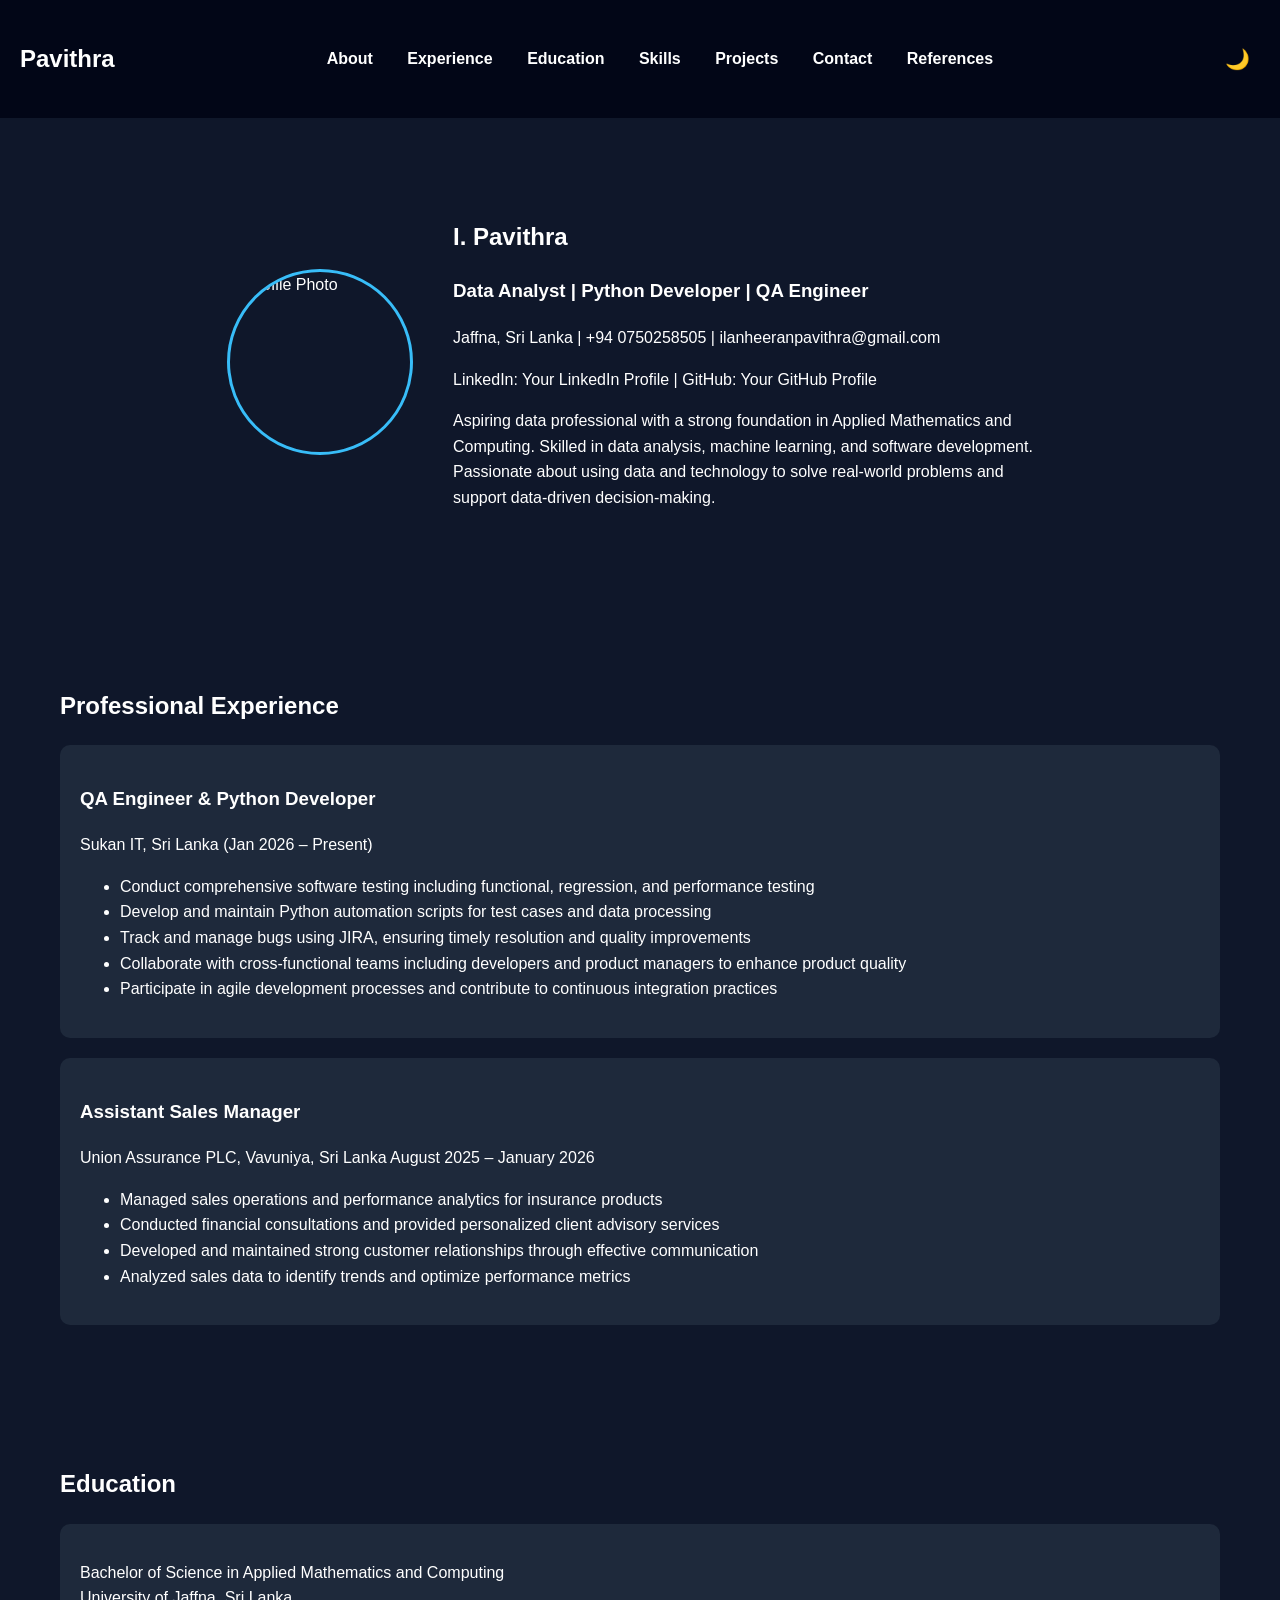
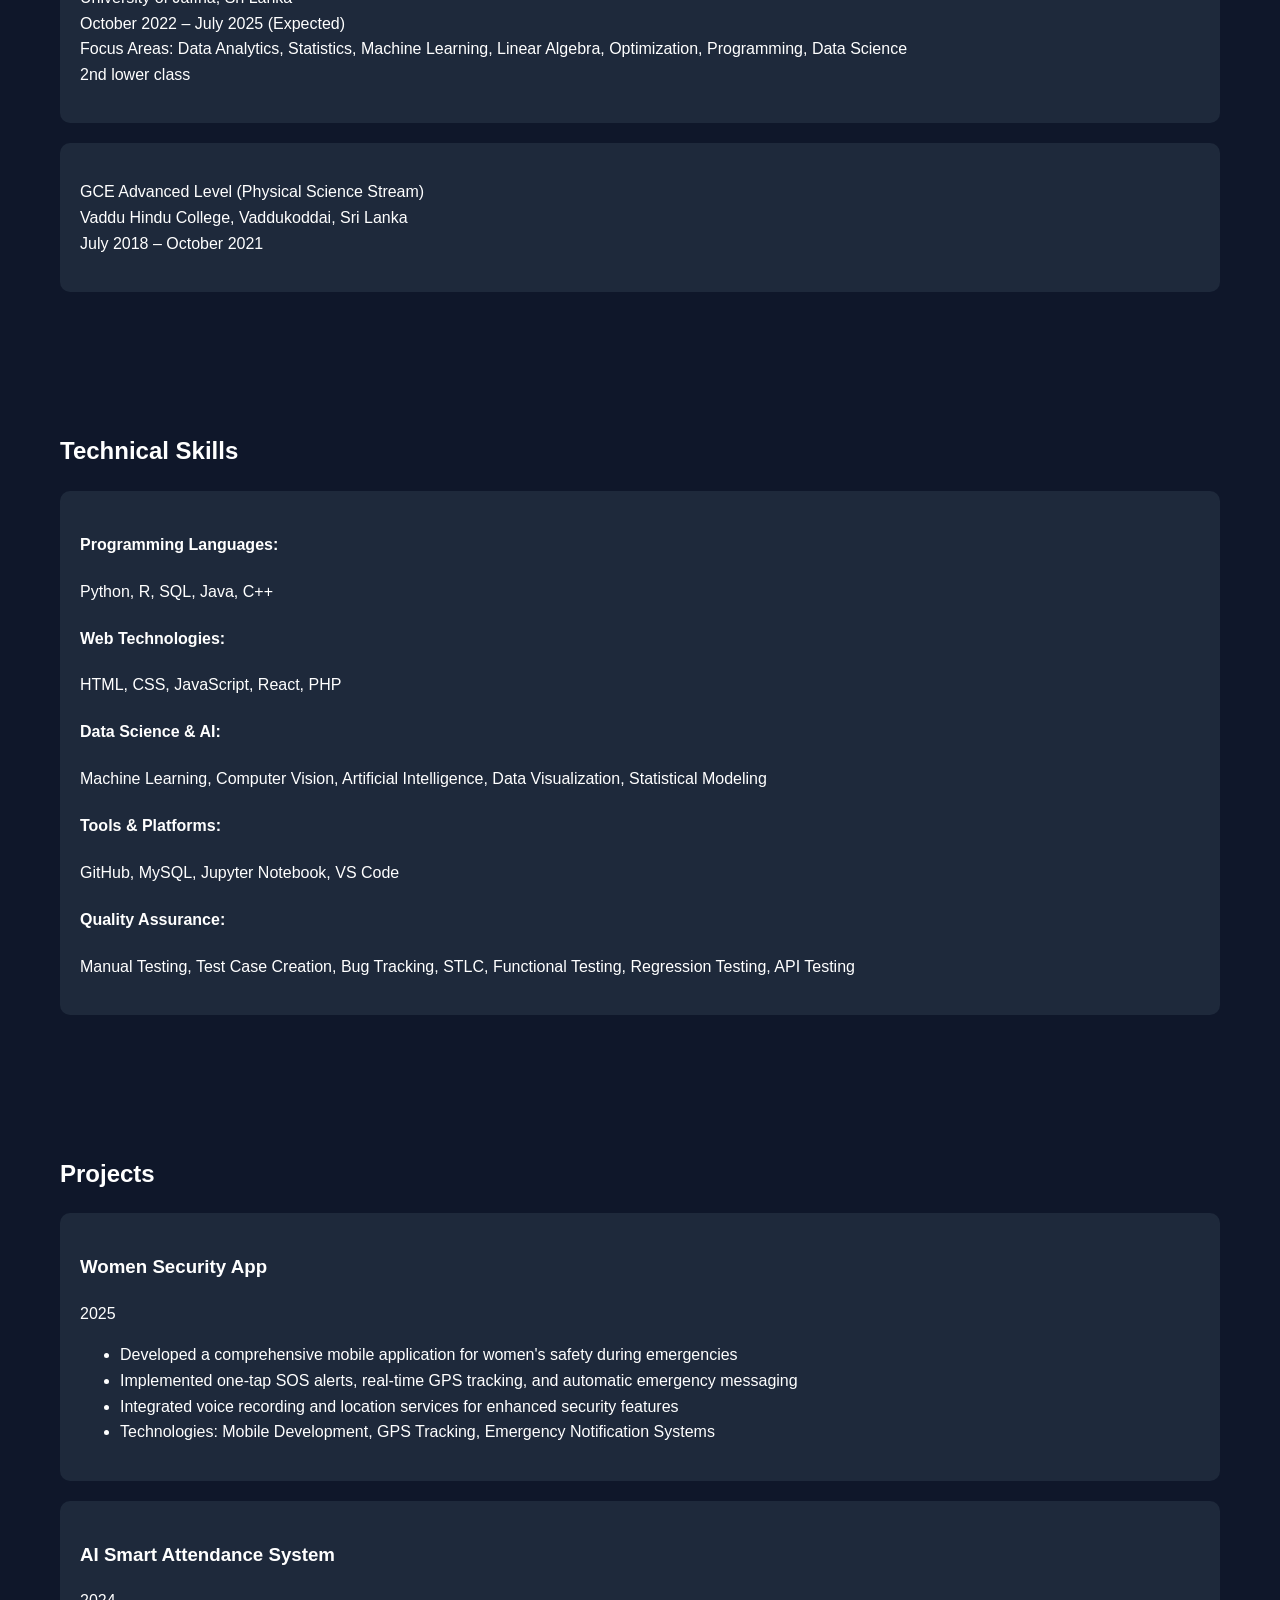
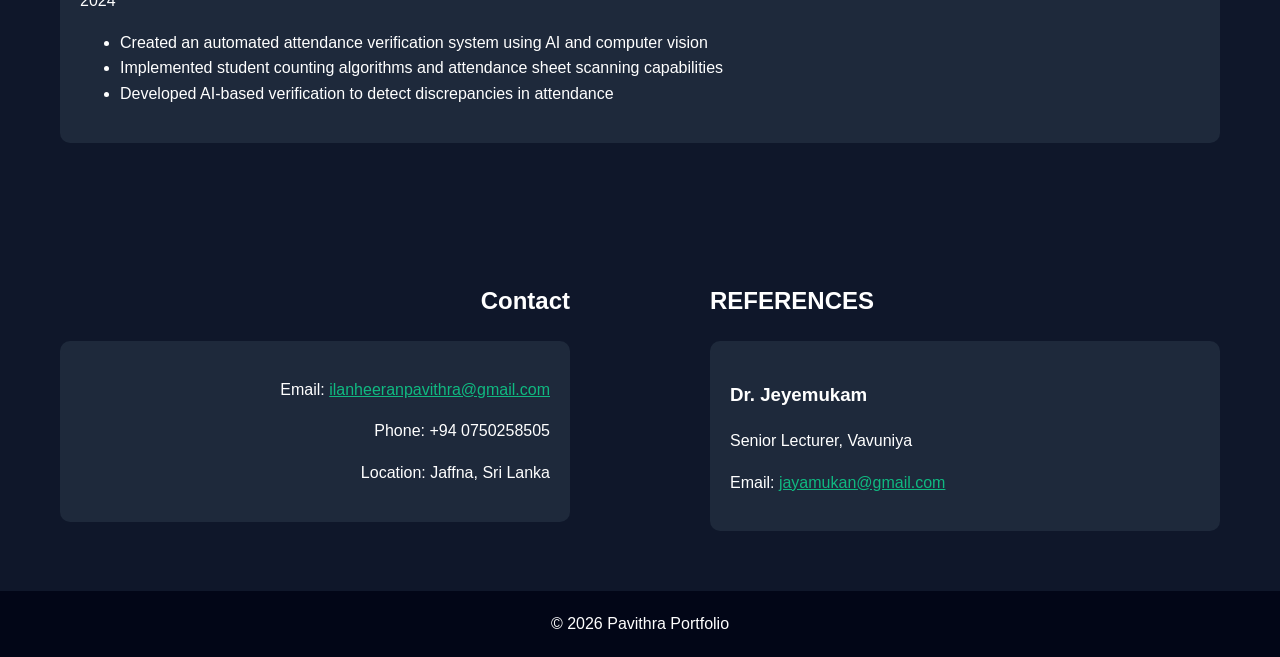
==== index.html @ 0c199170 "comit" ====
<!DOCTYPE html>
<html lang="en">
<head>

<meta charset="UTF-8">
<meta name="viewport" content="width=device-width, initial-scale=1.0">

<title>Pavithra | Portfolio</title>

<style>

:root {
  --bg: #0f172a;
  --text: white;
  --nav-bg: #020617;
  --card-bg: #1e293b;
  --accent: #38bdf8;
  --btn-bg: #38bdf8;
  --btn-text: black;
}

.light-mode {
  --bg: #f8fafc;
  --text: #1e293b;
  --nav-bg: #e2e8f0;
  --card-bg: #f1f5f9;
  --accent: #2563eb;
  --btn-bg: #2563eb;
  --btn-text: white;
}

body{
font-family:Arial;
margin:0;
background:var(--bg);
color:var(--text);
line-height:1.6;
transition: background 0.3s, color 0.3s;
}

nav{
display:flex;
justify-content:space-between;
align-items:center;
padding:20px;
background:var(--nav-bg);
position:sticky;
top:0;
transition: background 0.3s;
}

nav a{
color:var(--text);
text-decoration:none;
margin:0 15px;
font-weight:bold;
}

nav a:hover{
color:var(--accent);
}

.lang button{
background:var(--btn-bg);
color:var(--btn-text);
border:none;
padding:5px 10px;
margin-left:5px;
cursor:pointer;
border-radius:5px;
font-weight:bold;
transition: background 0.3s;
}

#theme-toggle {
  background: none;
  border: none;
  font-size: 20px;
  cursor: pointer;
  margin-left: 10px;
}

.hero{
  padding:80px;
  display: flex;
  align-items: center;
  justify-content: center;
  gap: 40px;
}

.hero-content {
  max-width: 600px;
}

.profile-pic {
  width: 180px;
  height: 180px;
  border-radius: 50%;
  object-fit: cover;
  border: 3px solid var(--accent);
}

.section{
padding:60px;
}

.card{
background:var(--card-bg);
padding:20px;
margin-top:20px;
border-radius:10px;
transition: background 0.3s;
}

.btn{
background:var(--btn-bg);
color:var(--btn-text);
padding:10px 20px;
border-radius:20px;
text-decoration:none;
font-weight:bold;
margin-top:10px;
display:inline-block;
transition: background 0.3s, color 0.3s;
}

/* Animations */
@keyframes fadeIn {
  from {
    opacity: 0;
    transform: translateY(20px);
  }
  to {
    opacity: 1;
    transform: translateY(0);
  }
}

@keyframes slideInLeft {
  from {
    opacity: 0;
    transform: translateX(-50px);
  }
  to {
    opacity: 1;
    transform: translateX(0);
  }
}

@keyframes slideInRight {
  from {
    opacity: 0;
    transform: translateX(50px);
  }
  to {
    opacity: 1;
    transform: translateX(0);
  }
}

@keyframes bounceIn {
  0% {
    opacity: 0;
    transform: scale(0.3);
  }
  50% {
    opacity: 1;
    transform: scale(1.05);
  }
  70% {
    transform: scale(0.9);
  }
  100% {
    opacity: 1;
    transform: scale(1);
  }
}

.section {
  opacity: 0;
  transform: translateY(20px);
  transition: opacity 0.6s ease, transform 0.6s ease;
}

.card {
  opacity: 0;
  transition: opacity 0.6s ease, transform 0.6s ease;
}

.card:nth-child(odd) {
  transform: translateX(-50px);
}

.card:nth-child(even) {
  transform: translateX(50px);
}

.hero {
  opacity: 0;
  transform: scale(0.8);
  transition: opacity 1s ease, transform 1s ease;
}

.profile-pic {
  opacity: 0;
  transform: scale(0.5);
  transition: opacity 1.5s ease, transform 1.5s ease;
}

.animate {
  opacity: 1 !important;
  transform: translateY(0) translateX(0) scale(1) !important;
}

footer{
text-align:center;
padding:20px;
background:var(--nav-bg);
transition: background 0.3s;
}

/* Mobile Responsive */
@media (max-width: 768px) {
  nav {
    flex-direction: column;
    padding: 10px;
  }
  nav h2 {
    margin-bottom: 10px;
  }
  nav > div {
    display: flex;
    flex-wrap: wrap;
    justify-content: center;
    margin-bottom: 10px;
  }
  nav a {
    margin: 5px 10px;
  }
  .lang {
    display: flex;
    justify-content: center;
  }
  .hero {
    padding: 40px 20px;
    text-align: center;
  }
  .section {
    padding: 40px 20px;
  }
  .card {
    padding: 15px;
  }
}

</style>

</head>

<body>

<nav>

<h2>Pavithra</h2>

<div>

<a href="#about" id="navAbout">About</a>
<a href="#experience" id="navExp">Experience</a>
<a href="#education" id="navEdu">Education</a>
<a href="#skills" id="navSkills">Skills</a>
<a href="#projects" id="navProjects">Projects</a>
<a href="#contact" id="navContact">Contact</a>
<a href="#references" id="navRef">References</a>

</div>

<div class="lang">

<button id="theme-toggle">🌙</button>

</div>

</nav>

<section class="hero">

<img src="profile.jpg" alt="Profile Photo" class="profile-pic">

<div class="hero-content">

<h1>I. Pavithra</h1>

<h3>Data Analyst | Python Developer | QA Engineer</h3>

<p>
Jaffna, Sri Lanka | +94 0750258505 | ilanheeranpavithra@gmail.com
</p>

<p>
LinkedIn: Your LinkedIn Profile | GitHub: Your GitHub Profile
</p>

<p id="summary"></p>

</div>

</section>

<section id="experience" class="section">

<h2 id="expTitle"></h2>

<div class="card">

<h3>QA Engineer & Python Developer</h3>

<p id="exp1"></p>

</div>

<div class="card">

<h3>Assistant Sales Manager</h3>

<p id="exp2"></p>

</div>

</section>

<section id="education" class="section">

<h2 id="eduTitle"></h2>

<div class="card">

<p id="edu1"></p>

</div>

<div class="card">

<p id="edu2"></p>

</div>

</section>

<section id="skills" class="section">

<h2 id="skillsTitle"></h2>

<div class="card" id="skillsText"></div>

</section>

<section id="projects" class="section">

<h2 id="projectsTitle"></h2>

<div class="card">

<h3>Women Security App</h3>

<p id="project1"></p>

</div>

<div class="card">

<h3>AI Smart Attendance System</h3>

<p id="project2"></p>

</div>

</section>

<div style="display: flex; gap: 20px;">

<section id="contact" class="section" style="text-align: right; flex: 1;">

<h2 id="contactTitle"></h2>

<div class="card">

<p>Email: <a href="mailto:ilanheeranpavithra@gmail.com" style="color:#10b981;">ilanheeranpavithra@gmail.com</a></p>

<p>Phone: +94 0750258505</p>

<p>Location: Jaffna, Sri Lanka</p>

</div>

</section>

<section id="references" class="section" style="flex: 1;">

<h2>REFERENCES</h2>

<div class="card">

<h3>Dr. Jeyemukam</h3>

<p>Senior Lecturer, Vavuniya</p>

<p>Email: <a href="mailto:jayamukan@gmail.com" style="color:#10b981;">jayamukan@gmail.com</a></p>

</div>

</section>

</div>

<footer>

© 2026 Pavithra Portfolio

</footer>

<script>

const data={

en:{

summary:`Aspiring data professional with a strong foundation in Applied Mathematics and Computing. Skilled in data analysis, machine learning, and software development. Passionate about using data and technology to solve real-world problems and support data-driven decision-making.`,

expTitle:"Professional Experience",

exp1:`Sukan IT, Sri Lanka (Jan 2026 – Present)
<ul>
<li>Conduct comprehensive software testing including functional, regression, and performance testing</li>
<li>Develop and maintain Python automation scripts for test cases and data processing</li>
<li>Track and manage bugs using JIRA, ensuring timely resolution and quality improvements</li>
<li>Collaborate with cross-functional teams including developers and product managers to enhance product quality</li>
<li>Participate in agile development processes and contribute to continuous integration practices</li>
</ul>`,

exp2:`Union Assurance PLC, Vavuniya, Sri Lanka
August 2025 – January 2026
<ul>
<li>Managed sales operations and performance analytics for insurance products</li>
<li>Conducted financial consultations and provided personalized client advisory services</li>
<li>Developed and maintained strong customer relationships through effective communication</li>
<li>Analyzed sales data to identify trends and optimize performance metrics</li>
</ul>`,

eduTitle:"Education",

edu1:`Bachelor of Science in Applied Mathematics and Computing<br>
University of Jaffna, Sri Lanka<br>
October 2022 – July 2025 (Expected)<br>
Focus Areas: Data Analytics, Statistics, Machine Learning, Linear Algebra, Optimization, Programming, Data Science<br>
2nd lower class`,

edu2:`GCE Advanced Level (Physical Science Stream)<br>
Vaddu Hindu College, Vaddukoddai, Sri Lanka<br>
July 2018 – October 2021`,

skillsTitle:"Technical Skills",

skills:`<h4>Programming Languages:</h4><p>Python, R, SQL, Java, C++</p>

<h4>Web Technologies:</h4><p>HTML, CSS, JavaScript, React, PHP</p>

<h4>Data Science & AI:</h4><p>Machine Learning, Computer Vision, Artificial Intelligence, Data Visualization, Statistical Modeling</p>

<h4>Tools & Platforms:</h4><p>GitHub, MySQL, Jupyter Notebook, VS Code</p>

<h4>Quality Assurance:</h4><p>Manual Testing, Test Case Creation, Bug Tracking, STLC, Functional Testing, Regression Testing, API Testing</p>`,

projectsTitle:"Projects",

project1:`2025<br>
<ul>
<li>Developed a comprehensive mobile application for women's safety during emergencies</li>
<li>Implemented one-tap SOS alerts, real-time GPS tracking, and automatic emergency messaging</li>
<li>Integrated voice recording and location services for enhanced security features</li>
<li>Technologies: Mobile Development, GPS Tracking, Emergency Notification Systems</li>
</ul>`,

project2:`2024<br>
<ul>
<li>Created an automated attendance verification system using AI and computer vision</li>
<li>Implemented student counting algorithms and attendance sheet scanning capabilities</li>
<li>Developed AI-based verification to detect discrepancies in attendance</li>
</ul>`,

contactTitle:"Contact"

},

ta:{

summary:`Applied Mathematics மற்றும் Computing துறையில் வலுவான அடிப்படை கொண்ட data professional ஆக விரும்புகிறேன்.`,

expTitle:"வேலை அனுபவம்",

exp1:`Sukan IT (2026 – தற்போது)
<ul>
<li>Software testing மற்றும் Python automation scripts உருவாக்கம்</li>
</ul>`,

exp2:`Union Assurance PLC (2025 – 2026)
<ul>
<li>Insurance sales management மற்றும் financial consultation</li>
</ul>`,

eduTitle:"கல்வி",

edu1:`Applied Mathematics and Computing – University of Jaffna<br>
Second Class (Lower Division)`,

edu2:`GCE Advanced Level – Vaddu Hindu College`,

skillsTitle:"தொழில்நுட்ப திறன்கள்",

skills:`<h4>Programming:</h4><p>Python, R, SQL, Java, C++</p>

<h4>Web:</h4><p>HTML, CSS, JavaScript, React</p>

<h4>Data Science:</h4><p>Machine Learning, AI</p>

<h4>Tools:</h4><p>GitHub, MySQL, VS Code</p>

<h4>QA:</h4><p>Manual Testing, Regression Testing</p>`,

projectsTitle:"திட்டங்கள்",

project1:`2025<br>
<ul>
<li>பெண்கள் பாதுகாப்புக்கான mobile application</li>
</ul>`,

project2:`2024<br>
<ul>
<li>AI attendance verification system</li>
</ul>`,

contactTitle:"தொடர்பு"

},

si:{

summary:`Applied Mathematics සහ Computing පදනමක් ඇති data professional කෙනෙකු වීමට කැමතියි.`,

expTitle:"වෘත්තීය පළපුරුද්ද",

exp1:`Sukan IT (2026 – Present)
<ul>
<li>Software testing සහ Python automation scripts</li>
</ul>`,

exp2:`Union Assurance PLC (2025 – 2026)
<ul>
<li>Insurance sales management</li>
</ul>`,

eduTitle:"අධ්‍යාපනය",

edu1:`Applied Mathematics and Computing – University of Jaffna<br>
Second Class (Lower Division)`,

edu2:`GCE Advanced Level – Vaddu Hindu College`,

skillsTitle:"තාක්ෂණික කුසලතා",

skills:`<h4>Programming:</h4><p>Python, R, SQL</p>

<h4>Web:</h4><p>HTML, CSS, JavaScript</p>

<h4>Data Science:</h4><p>Machine Learning</p>

<h4>Tools:</h4><p>GitHub, MySQL</p>`,

projectsTitle:"ව්‍යාපෘති",

project1:`2025<br>
<ul>
<li>Women safety mobile application</li>
</ul>`,

project2:`2024<br>
<ul>
<li>AI attendance system</li>
</ul>`,

contactTitle:"සම්බන්ධ වන්න"

}

}

function setLang(lang){

document.getElementById("summary").innerText=data[lang].summary
document.getElementById("expTitle").innerText=data[lang].expTitle
document.getElementById("exp1").innerHTML=data[lang].exp1
document.getElementById("exp2").innerHTML=data[lang].exp2
document.getElementById("eduTitle").innerText=data[lang].eduTitle
document.getElementById("edu1").innerHTML=data[lang].edu1
document.getElementById("edu2").innerHTML=data[lang].edu2
document.getElementById("skillsTitle").innerText=data[lang].skillsTitle
document.getElementById("skillsText").innerHTML=data[lang].skills
document.getElementById("projectsTitle").innerText=data[lang].projectsTitle
document.getElementById("project1").innerHTML=data[lang].project1
document.getElementById("project2").innerHTML=data[lang].project2
document.getElementById("contactTitle").innerText=data[lang].contactTitle

}

document.getElementById('theme-toggle').addEventListener('click', () => {
  document.body.classList.toggle('light-mode');
  const toggle = document.getElementById('theme-toggle');
  if (document.body.classList.contains('light-mode')) {
    toggle.textContent = '☀️';
  } else {
    toggle.textContent = '🌙';
  }
});

setLang("en")

// Scroll animations
const observerOptions = {
  threshold: 0.1,
  rootMargin: '0px 0px -50px 0px'
};

const observer = new IntersectionObserver((entries) => {
  entries.forEach(entry => {
    if (entry.isIntersecting) {
      entry.target.classList.add('animate');
    }
  });
}, observerOptions);

// Observe elements
document.querySelectorAll('.section, .card, .hero, .profile-pic').forEach(el => {
  observer.observe(el);
});

</script>

</body>
</html>
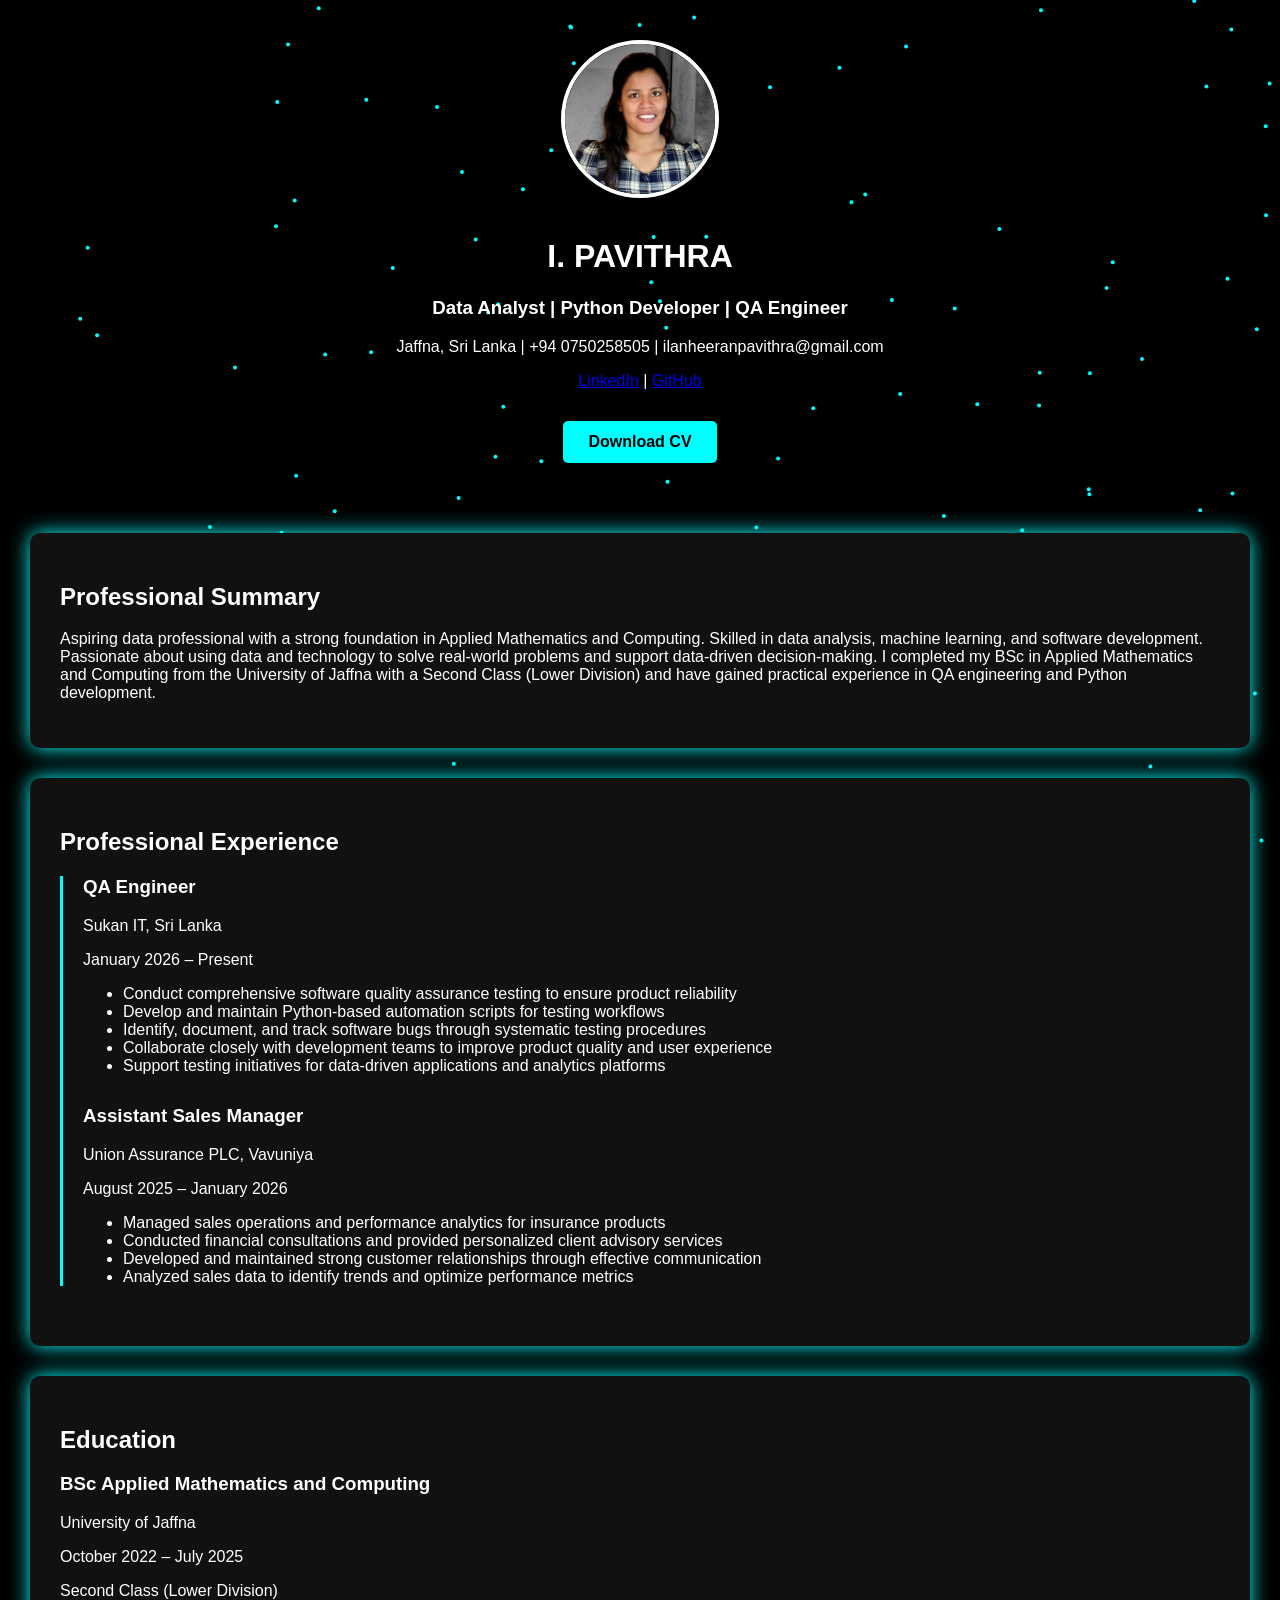
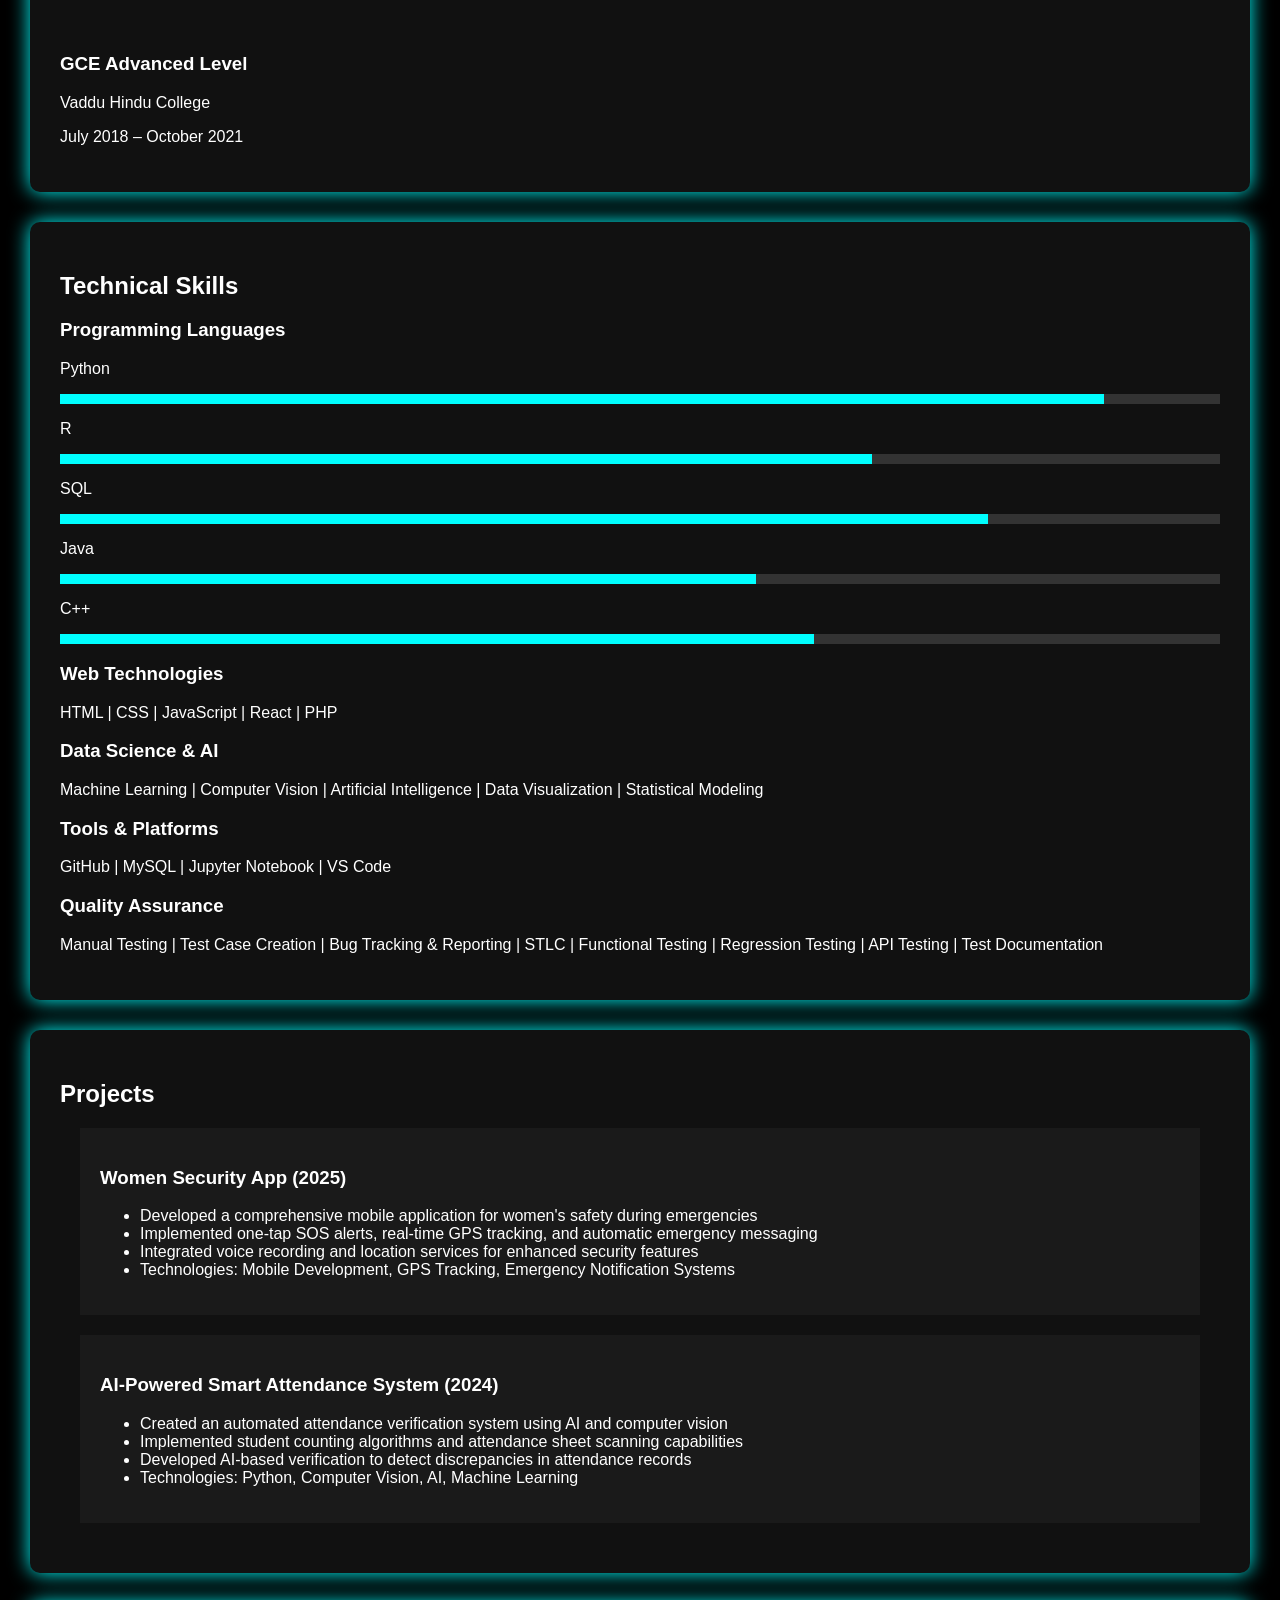
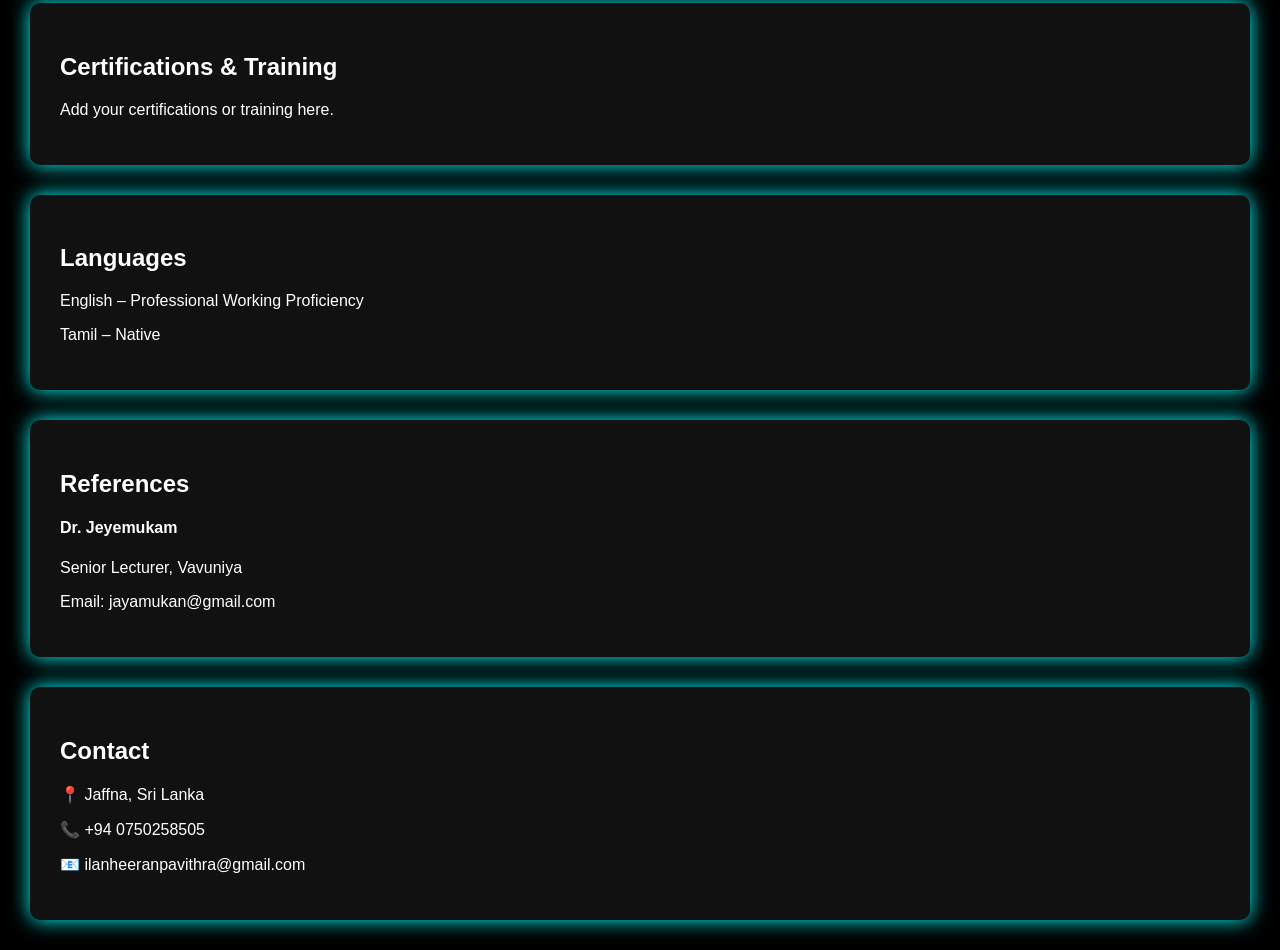
==== commit c6cb3337: "portfolio upload" ====
--- a/index.html
+++ b/index.html
@@ -1,295 +1,25 @@
 <!DOCTYPE html>
-<html lang="en">
+<html>
+
 <head>
 
 <meta charset="UTF-8">
 <meta name="viewport" content="width=device-width, initial-scale=1.0">
 
-<title>Pavithra | Portfolio</title>
-
-<style>
-
-:root {
-  --bg: #0f172a;
-  --text: white;
-  --nav-bg: #020617;
-  --card-bg: #1e293b;
-  --accent: #38bdf8;
-  --btn-bg: #38bdf8;
-  --btn-text: black;
-}
-
-.light-mode {
-  --bg: #f8fafc;
-  --text: #1e293b;
-  --nav-bg: #e2e8f0;
-  --card-bg: #f1f5f9;
-  --accent: #2563eb;
-  --btn-bg: #2563eb;
-  --btn-text: white;
-}
-
-body{
-font-family:Arial;
-margin:0;
-background:var(--bg);
-color:var(--text);
-line-height:1.6;
-transition: background 0.3s, color 0.3s;
-}
-
-nav{
-display:flex;
-justify-content:space-between;
-align-items:center;
-padding:20px;
-background:var(--nav-bg);
-position:sticky;
-top:0;
-transition: background 0.3s;
-}
-
-nav a{
-color:var(--text);
-text-decoration:none;
-margin:0 15px;
-font-weight:bold;
-}
-
-nav a:hover{
-color:var(--accent);
-}
-
-.lang button{
-background:var(--btn-bg);
-color:var(--btn-text);
-border:none;
-padding:5px 10px;
-margin-left:5px;
-cursor:pointer;
-border-radius:5px;
-font-weight:bold;
-transition: background 0.3s;
-}
-
-#theme-toggle {
-  background: none;
-  border: none;
-  font-size: 20px;
-  cursor: pointer;
-  margin-left: 10px;
-}
-
-.hero{
-  padding:80px;
-  display: flex;
-  align-items: center;
-  justify-content: center;
-  gap: 40px;
-}
-
-.hero-content {
-  max-width: 600px;
-}
-
-.profile-pic {
-  width: 180px;
-  height: 180px;
-  border-radius: 50%;
-  object-fit: cover;
-  border: 3px solid var(--accent);
-}
-
-.section{
-padding:60px;
-}
-
-.card{
-background:var(--card-bg);
-padding:20px;
-margin-top:20px;
-border-radius:10px;
-transition: background 0.3s;
-}
-
-.btn{
-background:var(--btn-bg);
-color:var(--btn-text);
-padding:10px 20px;
-border-radius:20px;
-text-decoration:none;
-font-weight:bold;
-margin-top:10px;
-display:inline-block;
-transition: background 0.3s, color 0.3s;
-}
-
-/* Animations */
-@keyframes fadeIn {
-  from {
-    opacity: 0;
-    transform: translateY(20px);
-  }
-  to {
-    opacity: 1;
-    transform: translateY(0);
-  }
-}
-
-@keyframes slideInLeft {
-  from {
-    opacity: 0;
-    transform: translateX(-50px);
-  }
-  to {
-    opacity: 1;
-    transform: translateX(0);
-  }
-}
-
-@keyframes slideInRight {
-  from {
-    opacity: 0;
-    transform: translateX(50px);
-  }
-  to {
-    opacity: 1;
-    transform: translateX(0);
-  }
-}
-
-@keyframes bounceIn {
-  0% {
-    opacity: 0;
-    transform: scale(0.3);
-  }
-  50% {
-    opacity: 1;
-    transform: scale(1.05);
-  }
-  70% {
-    transform: scale(0.9);
-  }
-  100% {
-    opacity: 1;
-    transform: scale(1);
-  }
-}
-
-.section {
-  opacity: 0;
-  transform: translateY(20px);
-  transition: opacity 0.6s ease, transform 0.6s ease;
-}
-
-.card {
-  opacity: 0;
-  transition: opacity 0.6s ease, transform 0.6s ease;
-}
-
-.card:nth-child(odd) {
-  transform: translateX(-50px);
-}
-
-.card:nth-child(even) {
-  transform: translateX(50px);
-}
-
-.hero {
-  opacity: 0;
-  transform: scale(0.8);
-  transition: opacity 1s ease, transform 1s ease;
-}
-
-.profile-pic {
-  opacity: 0;
-  transform: scale(0.5);
-  transition: opacity 1.5s ease, transform 1.5s ease;
-}
-
-.animate {
-  opacity: 1 !important;
-  transform: translateY(0) translateX(0) scale(1) !important;
-}
-
-footer{
-text-align:center;
-padding:20px;
-background:var(--nav-bg);
-transition: background 0.3s;
-}
-
-/* Mobile Responsive */
-@media (max-width: 768px) {
-  nav {
-    flex-direction: column;
-    padding: 10px;
-  }
-  nav h2 {
-    margin-bottom: 10px;
-  }
-  nav > div {
-    display: flex;
-    flex-wrap: wrap;
-    justify-content: center;
-    margin-bottom: 10px;
-  }
-  nav a {
-    margin: 5px 10px;
-  }
-  .lang {
-    display: flex;
-    justify-content: center;
-  }
-  .hero {
-    padding: 40px 20px;
-    text-align: center;
-  }
-  .section {
-    padding: 40px 20px;
-  }
-  .card {
-    padding: 15px;
-  }
-}
-
-</style>
+<title>Pavithra Portfolio</title>
+
+<link rel="stylesheet" href="style.css">
 
 </head>
 
 <body>
 
-<nav>
-
-<h2>Pavithra</h2>
-
-<div>
-
-<a href="#about" id="navAbout">About</a>
-<a href="#experience" id="navExp">Experience</a>
-<a href="#education" id="navEdu">Education</a>
-<a href="#skills" id="navSkills">Skills</a>
-<a href="#projects" id="navProjects">Projects</a>
-<a href="#contact" id="navContact">Contact</a>
-<a href="#references" id="navRef">References</a>
-
-</div>
-
-<div class="lang">
-
-<button id="theme-toggle">🌙</button>
-
-</div>
-
-</nav>
-
-<section class="hero">
-
-<img src="profile.jpg" alt="Profile Photo" class="profile-pic">
-
-<div class="hero-content">
-
-<h1>I. Pavithra</h1>
+<canvas id="particles"></canvas>
+
+<header>
+<img src="images/profile.jpg" alt="Pavithra Photo" class="profile">
+
+<h1>I. PAVITHRA</h1>
 
 <h3>Data Analyst | Python Developer | QA Engineer</h3>
 
@@ -298,352 +28,248 @@
 </p>
 
 <p>
-LinkedIn: Your LinkedIn Profile | GitHub: Your GitHub Profile
-</p>
-
-<p id="summary"></p>
-
-</div>
-
-</section>
-
-<section id="experience" class="section">
-
-<h2 id="expTitle"></h2>
-
-<div class="card">
-
-<h3>QA Engineer & Python Developer</h3>
-
-<p id="exp1"></p>
-
-</div>
-
-<div class="card">
+<a href="https://www.linkedin.com/in/pavithra-ilanheeran-70736b3b7" target="_blank">LinkedIn</a> |
+<a href="https://github.com/pavithrailanheeran2-glitch" target="_blank">GitHub</a>
+</p>
+
+<a href="cv/pavithra_cv.pdf" class="cvbtn" download>
+Download CV
+</a>
+
+</header>
+
+
+<section class="box">
+
+<h2>Professional Summary</h2>
+
+<p>
+
+Aspiring data professional with a strong foundation in Applied Mathematics and Computing. Skilled in data analysis, machine learning, and software development. Passionate about using data and technology to solve real-world problems and support data-driven decision-making.
+
+I completed my BSc in Applied Mathematics and Computing from the University of Jaffna with a Second Class (Lower Division) and have gained practical experience in QA engineering and Python development.
+
+</p>
+
+</section>
+
+
+<section class="box">
+
+<h2>Professional Experience</h2>
+
+<div class="timeline">
+
+<div class="timeline-item">
+
+<h3>QA Engineer</h3>
+
+<p>Sukan IT, Sri Lanka</p>
+
+<p>January 2026 – Present</p>
+
+<ul>
+
+<li>Conduct comprehensive software quality assurance testing to ensure product reliability</li>
+
+<li>Develop and maintain Python-based automation scripts for testing workflows</li>
+
+<li>Identify, document, and track software bugs through systematic testing procedures</li>
+
+<li>Collaborate closely with development teams to improve product quality and user experience</li>
+
+<li>Support testing initiatives for data-driven applications and analytics platforms</li>
+
+</ul>
+
+</div>
+
+
+<div class="timeline-item">
 
 <h3>Assistant Sales Manager</h3>
 
-<p id="exp2"></p>
-
-</div>
-
-</section>
-
-<section id="education" class="section">
-
-<h2 id="eduTitle"></h2>
-
-<div class="card">
-
-<p id="edu1"></p>
-
-</div>
-
-<div class="card">
-
-<p id="edu2"></p>
-
-</div>
-
-</section>
-
-<section id="skills" class="section">
-
-<h2 id="skillsTitle"></h2>
-
-<div class="card" id="skillsText"></div>
-
-</section>
-
-<section id="projects" class="section">
-
-<h2 id="projectsTitle"></h2>
-
-<div class="card">
-
-<h3>Women Security App</h3>
-
-<p id="project1"></p>
-
-</div>
-
-<div class="card">
-
-<h3>AI Smart Attendance System</h3>
-
-<p id="project2"></p>
-
-</div>
-
-</section>
-
-<div style="display: flex; gap: 20px;">
-
-<section id="contact" class="section" style="text-align: right; flex: 1;">
-
-<h2 id="contactTitle"></h2>
-
-<div class="card">
-
-<p>Email: <a href="mailto:ilanheeranpavithra@gmail.com" style="color:#10b981;">ilanheeranpavithra@gmail.com</a></p>
-
-<p>Phone: +94 0750258505</p>
-
-<p>Location: Jaffna, Sri Lanka</p>
-
-</div>
-
-</section>
-
-<section id="references" class="section" style="flex: 1;">
-
-<h2>REFERENCES</h2>
-
-<div class="card">
-
-<h3>Dr. Jeyemukam</h3>
+<p>Union Assurance PLC, Vavuniya</p>
+
+<p>August 2025 – January 2026</p>
+
+<ul>
+
+<li>Managed sales operations and performance analytics for insurance products</li>
+
+<li>Conducted financial consultations and provided personalized client advisory services</li>
+
+<li>Developed and maintained strong customer relationships through effective communication</li>
+
+<li>Analyzed sales data to identify trends and optimize performance metrics</li>
+
+</ul>
+
+</div>
+
+</div>
+
+</section>
+
+
+<section class="box">
+
+<h2>Education</h2>
+
+<h3>BSc Applied Mathematics and Computing</h3>
+
+<p>University of Jaffna</p>
+
+<p>October 2022 – July 2025</p>
+
+<p>Second Class (Lower Division)</p>
+
+<br>
+
+<h3>GCE Advanced Level</h3>
+
+<p>Vaddu Hindu College</p>
+
+<p>July 2018 – October 2021</p>
+
+</section>
+
+
+<section class="box">
+
+<h2>Technical Skills</h2>
+
+<h3>Programming Languages</h3>
+
+<p>Python</p>
+<div class="bar"><div class="python"></div></div>
+
+<p>R</p>
+<div class="bar"><div class="r"></div></div>
+
+<p>SQL</p>
+<div class="bar"><div class="sql"></div></div>
+
+<p>Java</p>
+<div class="bar"><div class="java"></div></div>
+
+<p>C++</p>
+<div class="bar"><div class="cpp"></div></div>
+
+<h3>Web Technologies</h3>
+
+<p>HTML | CSS | JavaScript | React | PHP</p>
+
+<h3>Data Science & AI</h3>
+
+<p>Machine Learning | Computer Vision | Artificial Intelligence | Data Visualization | Statistical Modeling</p>
+
+<h3>Tools & Platforms</h3>
+
+<p>GitHub | MySQL | Jupyter Notebook | VS Code</p>
+
+<h3>Quality Assurance</h3>
+
+<p>
+Manual Testing | Test Case Creation | Bug Tracking & Reporting | STLC | Functional Testing | Regression Testing | API Testing | Test Documentation
+</p>
+
+</section>
+
+
+<section class="box">
+
+<h2>Projects</h2>
+
+<div class="project">
+
+<h3>Women Security App (2025)</h3>
+
+<ul>
+
+<li>Developed a comprehensive mobile application for women's safety during emergencies</li>
+
+<li>Implemented one-tap SOS alerts, real-time GPS tracking, and automatic emergency messaging</li>
+
+<li>Integrated voice recording and location services for enhanced security features</li>
+
+<li>Technologies: Mobile Development, GPS Tracking, Emergency Notification Systems</li>
+
+</ul>
+
+</div>
+
+
+<div class="project">
+
+<h3>AI-Powered Smart Attendance System (2024)</h3>
+
+<ul>
+
+<li>Created an automated attendance verification system using AI and computer vision</li>
+
+<li>Implemented student counting algorithms and attendance sheet scanning capabilities</li>
+
+<li>Developed AI-based verification to detect discrepancies in attendance records</li>
+
+<li>Technologies: Python, Computer Vision, AI, Machine Learning</li>
+
+</ul>
+
+</div>
+
+</section>
+
+
+<section class="box">
+
+<h2>Certifications & Training</h2>
+
+<p>Add your certifications or training here.</p>
+
+</section>
+
+
+<section class="box">
+
+<h2>Languages</h2>
+
+<p>English – Professional Working Proficiency</p>
+
+<p>Tamil – Native</p>
+
+</section>
+
+
+<section class="box">
+
+<h2>References</h2>
+
+<h4>Dr. Jeyemukam</h4>
 
 <p>Senior Lecturer, Vavuniya</p>
 
-<p>Email: <a href="mailto:jayamukan@gmail.com" style="color:#10b981;">jayamukan@gmail.com</a></p>
-
-</div>
-
-</section>
-
-</div>
-
-<footer>
-
-© 2026 Pavithra Portfolio
-
-</footer>
-
-<script>
-
-const data={
-
-en:{
-
-summary:`Aspiring data professional with a strong foundation in Applied Mathematics and Computing. Skilled in data analysis, machine learning, and software development. Passionate about using data and technology to solve real-world problems and support data-driven decision-making.`,
-
-expTitle:"Professional Experience",
-
-exp1:`Sukan IT, Sri Lanka (Jan 2026 – Present)
-<ul>
-<li>Conduct comprehensive software testing including functional, regression, and performance testing</li>
-<li>Develop and maintain Python automation scripts for test cases and data processing</li>
-<li>Track and manage bugs using JIRA, ensuring timely resolution and quality improvements</li>
-<li>Collaborate with cross-functional teams including developers and product managers to enhance product quality</li>
-<li>Participate in agile development processes and contribute to continuous integration practices</li>
-</ul>`,
-
-exp2:`Union Assurance PLC, Vavuniya, Sri Lanka
-August 2025 – January 2026
-<ul>
-<li>Managed sales operations and performance analytics for insurance products</li>
-<li>Conducted financial consultations and provided personalized client advisory services</li>
-<li>Developed and maintained strong customer relationships through effective communication</li>
-<li>Analyzed sales data to identify trends and optimize performance metrics</li>
-</ul>`,
-
-eduTitle:"Education",
-
-edu1:`Bachelor of Science in Applied Mathematics and Computing<br>
-University of Jaffna, Sri Lanka<br>
-October 2022 – July 2025 (Expected)<br>
-Focus Areas: Data Analytics, Statistics, Machine Learning, Linear Algebra, Optimization, Programming, Data Science<br>
-2nd lower class`,
-
-edu2:`GCE Advanced Level (Physical Science Stream)<br>
-Vaddu Hindu College, Vaddukoddai, Sri Lanka<br>
-July 2018 – October 2021`,
-
-skillsTitle:"Technical Skills",
-
-skills:`<h4>Programming Languages:</h4><p>Python, R, SQL, Java, C++</p>
-
-<h4>Web Technologies:</h4><p>HTML, CSS, JavaScript, React, PHP</p>
-
-<h4>Data Science & AI:</h4><p>Machine Learning, Computer Vision, Artificial Intelligence, Data Visualization, Statistical Modeling</p>
-
-<h4>Tools & Platforms:</h4><p>GitHub, MySQL, Jupyter Notebook, VS Code</p>
-
-<h4>Quality Assurance:</h4><p>Manual Testing, Test Case Creation, Bug Tracking, STLC, Functional Testing, Regression Testing, API Testing</p>`,
-
-projectsTitle:"Projects",
-
-project1:`2025<br>
-<ul>
-<li>Developed a comprehensive mobile application for women's safety during emergencies</li>
-<li>Implemented one-tap SOS alerts, real-time GPS tracking, and automatic emergency messaging</li>
-<li>Integrated voice recording and location services for enhanced security features</li>
-<li>Technologies: Mobile Development, GPS Tracking, Emergency Notification Systems</li>
-</ul>`,
-
-project2:`2024<br>
-<ul>
-<li>Created an automated attendance verification system using AI and computer vision</li>
-<li>Implemented student counting algorithms and attendance sheet scanning capabilities</li>
-<li>Developed AI-based verification to detect discrepancies in attendance</li>
-</ul>`,
-
-contactTitle:"Contact"
-
-},
-
-ta:{
-
-summary:`Applied Mathematics மற்றும் Computing துறையில் வலுவான அடிப்படை கொண்ட data professional ஆக விரும்புகிறேன்.`,
-
-expTitle:"வேலை அனுபவம்",
-
-exp1:`Sukan IT (2026 – தற்போது)
-<ul>
-<li>Software testing மற்றும் Python automation scripts உருவாக்கம்</li>
-</ul>`,
-
-exp2:`Union Assurance PLC (2025 – 2026)
-<ul>
-<li>Insurance sales management மற்றும் financial consultation</li>
-</ul>`,
-
-eduTitle:"கல்வி",
-
-edu1:`Applied Mathematics and Computing – University of Jaffna<br>
-Second Class (Lower Division)`,
-
-edu2:`GCE Advanced Level – Vaddu Hindu College`,
-
-skillsTitle:"தொழில்நுட்ப திறன்கள்",
-
-skills:`<h4>Programming:</h4><p>Python, R, SQL, Java, C++</p>
-
-<h4>Web:</h4><p>HTML, CSS, JavaScript, React</p>
-
-<h4>Data Science:</h4><p>Machine Learning, AI</p>
-
-<h4>Tools:</h4><p>GitHub, MySQL, VS Code</p>
-
-<h4>QA:</h4><p>Manual Testing, Regression Testing</p>`,
-
-projectsTitle:"திட்டங்கள்",
-
-project1:`2025<br>
-<ul>
-<li>பெண்கள் பாதுகாப்புக்கான mobile application</li>
-</ul>`,
-
-project2:`2024<br>
-<ul>
-<li>AI attendance verification system</li>
-</ul>`,
-
-contactTitle:"தொடர்பு"
-
-},
-
-si:{
-
-summary:`Applied Mathematics සහ Computing පදනමක් ඇති data professional කෙනෙකු වීමට කැමතියි.`,
-
-expTitle:"වෘත්තීය පළපුරුද්ද",
-
-exp1:`Sukan IT (2026 – Present)
-<ul>
-<li>Software testing සහ Python automation scripts</li>
-</ul>`,
-
-exp2:`Union Assurance PLC (2025 – 2026)
-<ul>
-<li>Insurance sales management</li>
-</ul>`,
-
-eduTitle:"අධ්‍යාපනය",
-
-edu1:`Applied Mathematics and Computing – University of Jaffna<br>
-Second Class (Lower Division)`,
-
-edu2:`GCE Advanced Level – Vaddu Hindu College`,
-
-skillsTitle:"තාක්ෂණික කුසලතා",
-
-skills:`<h4>Programming:</h4><p>Python, R, SQL</p>
-
-<h4>Web:</h4><p>HTML, CSS, JavaScript</p>
-
-<h4>Data Science:</h4><p>Machine Learning</p>
-
-<h4>Tools:</h4><p>GitHub, MySQL</p>`,
-
-projectsTitle:"ව්‍යාපෘති",
-
-project1:`2025<br>
-<ul>
-<li>Women safety mobile application</li>
-</ul>`,
-
-project2:`2024<br>
-<ul>
-<li>AI attendance system</li>
-</ul>`,
-
-contactTitle:"සම්බන්ධ වන්න"
-
-}
-
-}
-
-function setLang(lang){
-
-document.getElementById("summary").innerText=data[lang].summary
-document.getElementById("expTitle").innerText=data[lang].expTitle
-document.getElementById("exp1").innerHTML=data[lang].exp1
-document.getElementById("exp2").innerHTML=data[lang].exp2
-document.getElementById("eduTitle").innerText=data[lang].eduTitle
-document.getElementById("edu1").innerHTML=data[lang].edu1
-document.getElementById("edu2").innerHTML=data[lang].edu2
-document.getElementById("skillsTitle").innerText=data[lang].skillsTitle
-document.getElementById("skillsText").innerHTML=data[lang].skills
-document.getElementById("projectsTitle").innerText=data[lang].projectsTitle
-document.getElementById("project1").innerHTML=data[lang].project1
-document.getElementById("project2").innerHTML=data[lang].project2
-document.getElementById("contactTitle").innerText=data[lang].contactTitle
-
-}
-
-document.getElementById('theme-toggle').addEventListener('click', () => {
-  document.body.classList.toggle('light-mode');
-  const toggle = document.getElementById('theme-toggle');
-  if (document.body.classList.contains('light-mode')) {
-    toggle.textContent = '☀️';
-  } else {
-    toggle.textContent = '🌙';
-  }
-});
-
-setLang("en")
-
-// Scroll animations
-const observerOptions = {
-  threshold: 0.1,
-  rootMargin: '0px 0px -50px 0px'
-};
-
-const observer = new IntersectionObserver((entries) => {
-  entries.forEach(entry => {
-    if (entry.isIntersecting) {
-      entry.target.classList.add('animate');
-    }
-  });
-}, observerOptions);
-
-// Observe elements
-document.querySelectorAll('.section, .card, .hero, .profile-pic').forEach(el => {
-  observer.observe(el);
-});
-
-</script>
+<p>Email: jayamukan@gmail.com</p>
+
+
+
+</section>
+
+
+<section class="box">
+
+<h2>Contact</h2>
+
+<p>📍 Jaffna, Sri Lanka</p>
+
+<p>📞 +94 0750258505</p>
+
+<p>📧 ilanheeranpavithra@gmail.com</p>
+
+</section>
+
+
+<script src="script.js"></script>
 
 </body>
-</html>
+</html>
--- a/style.css
+++ b/style.css
@@ -0,0 +1,140 @@
+body{
+margin:0;
+padding:0;
+}
+
+.profile{
+width:150px;
+height:150px;
+border-radius:50%;
+object-fit:cover;
+margin-top:0px;
+margin-bottom:10px;
+}
+
+canvas{
+position:fixed;
+top:0;
+left:0;
+z-index:-1;
+}
+header{
+text-align:center;
+padding-top:20px;
+padding-bottom:20px;
+}
+.profile{
+width:150px;
+height:150px;
+border-radius:50%;
+object-fit:cover;
+margin-bottom:15px;
+border:4px solid white;
+}
+body{
+
+font-family:Arial;
+background:black;
+color:white;
+margin:0;
+
+}
+
+header{
+
+text-align:center;
+padding:40px;
+
+}
+
+.box{
+
+background:#111;
+margin:30px;
+padding:30px;
+border-radius:10px;
+box-shadow:0 0 20px cyan;
+
+}
+
+.timeline{
+
+border-left:3px solid cyan;
+padding-left:20px;
+
+}
+
+.timeline-item{
+
+margin-bottom:30px;
+
+}
+
+.project{
+
+background:#1a1a1a;
+padding:20px;
+margin:20px;
+transition:0.3s;
+
+}
+
+.project:hover{
+
+transform:scale(1.05);
+box-shadow:0 0 20px cyan;
+
+}
+
+.bar{
+
+width:100%;
+height:10px;
+background:#333;
+
+}
+
+.python{width:90%;height:10px;background:cyan;}
+.r{width:70%;height:10px;background:cyan;}
+.sql{width:80%;height:10px;background:cyan;}
+.java{width:60%;height:10px;background:cyan;}
+.cpp{width:65%;height:10px;background:cyan;}
+
+.cvbtn{
+
+display:inline-block;
+margin-top:15px;
+padding:12px 25px;
+background:cyan;
+color:black;
+text-decoration:none;
+border-radius:5px;
+font-weight:bold;
+
+}
+
+form{
+
+display:flex;
+flex-direction:column;
+gap:15px;
+
+}
+
+input, textarea{
+
+padding:12px;
+border:none;
+border-radius:5px;
+
+}
+
+button{
+
+padding:12px;
+background:cyan;
+border:none;
+font-weight:bold;
+cursor:pointer;
+
+}
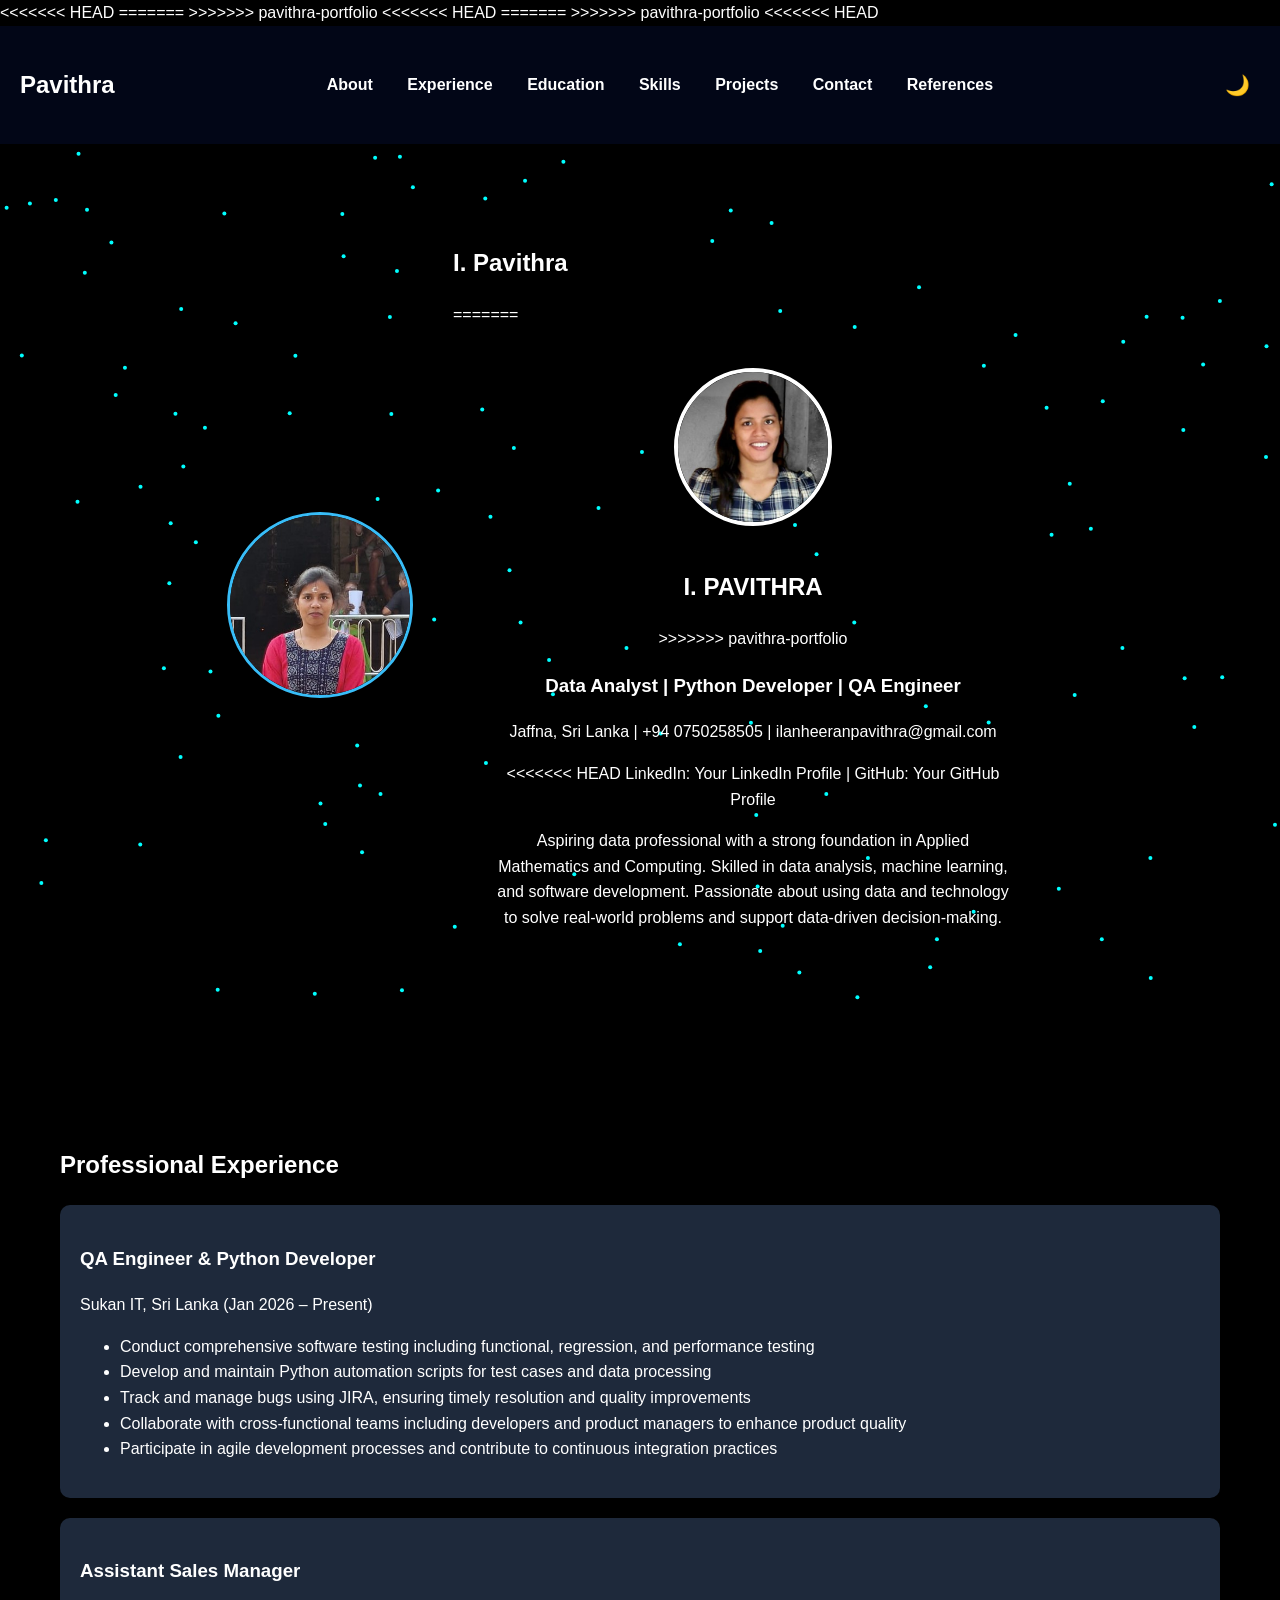
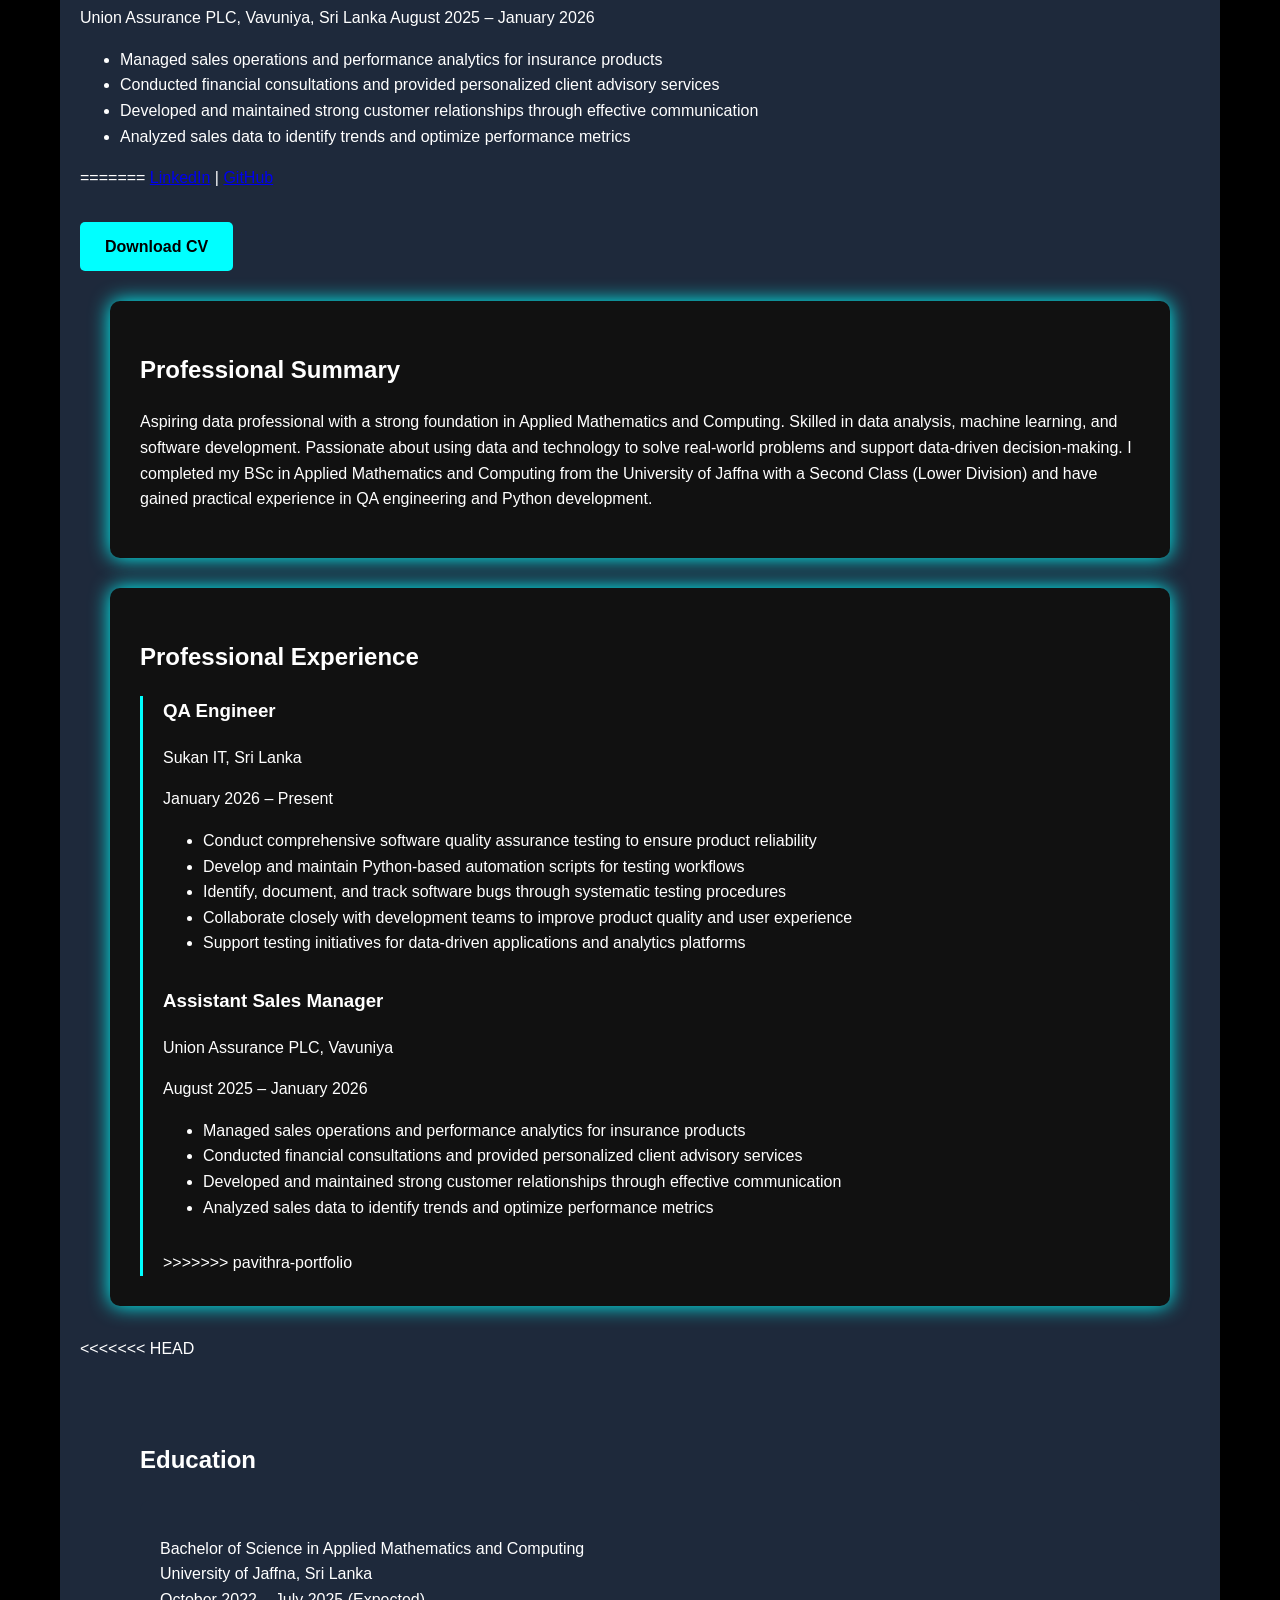
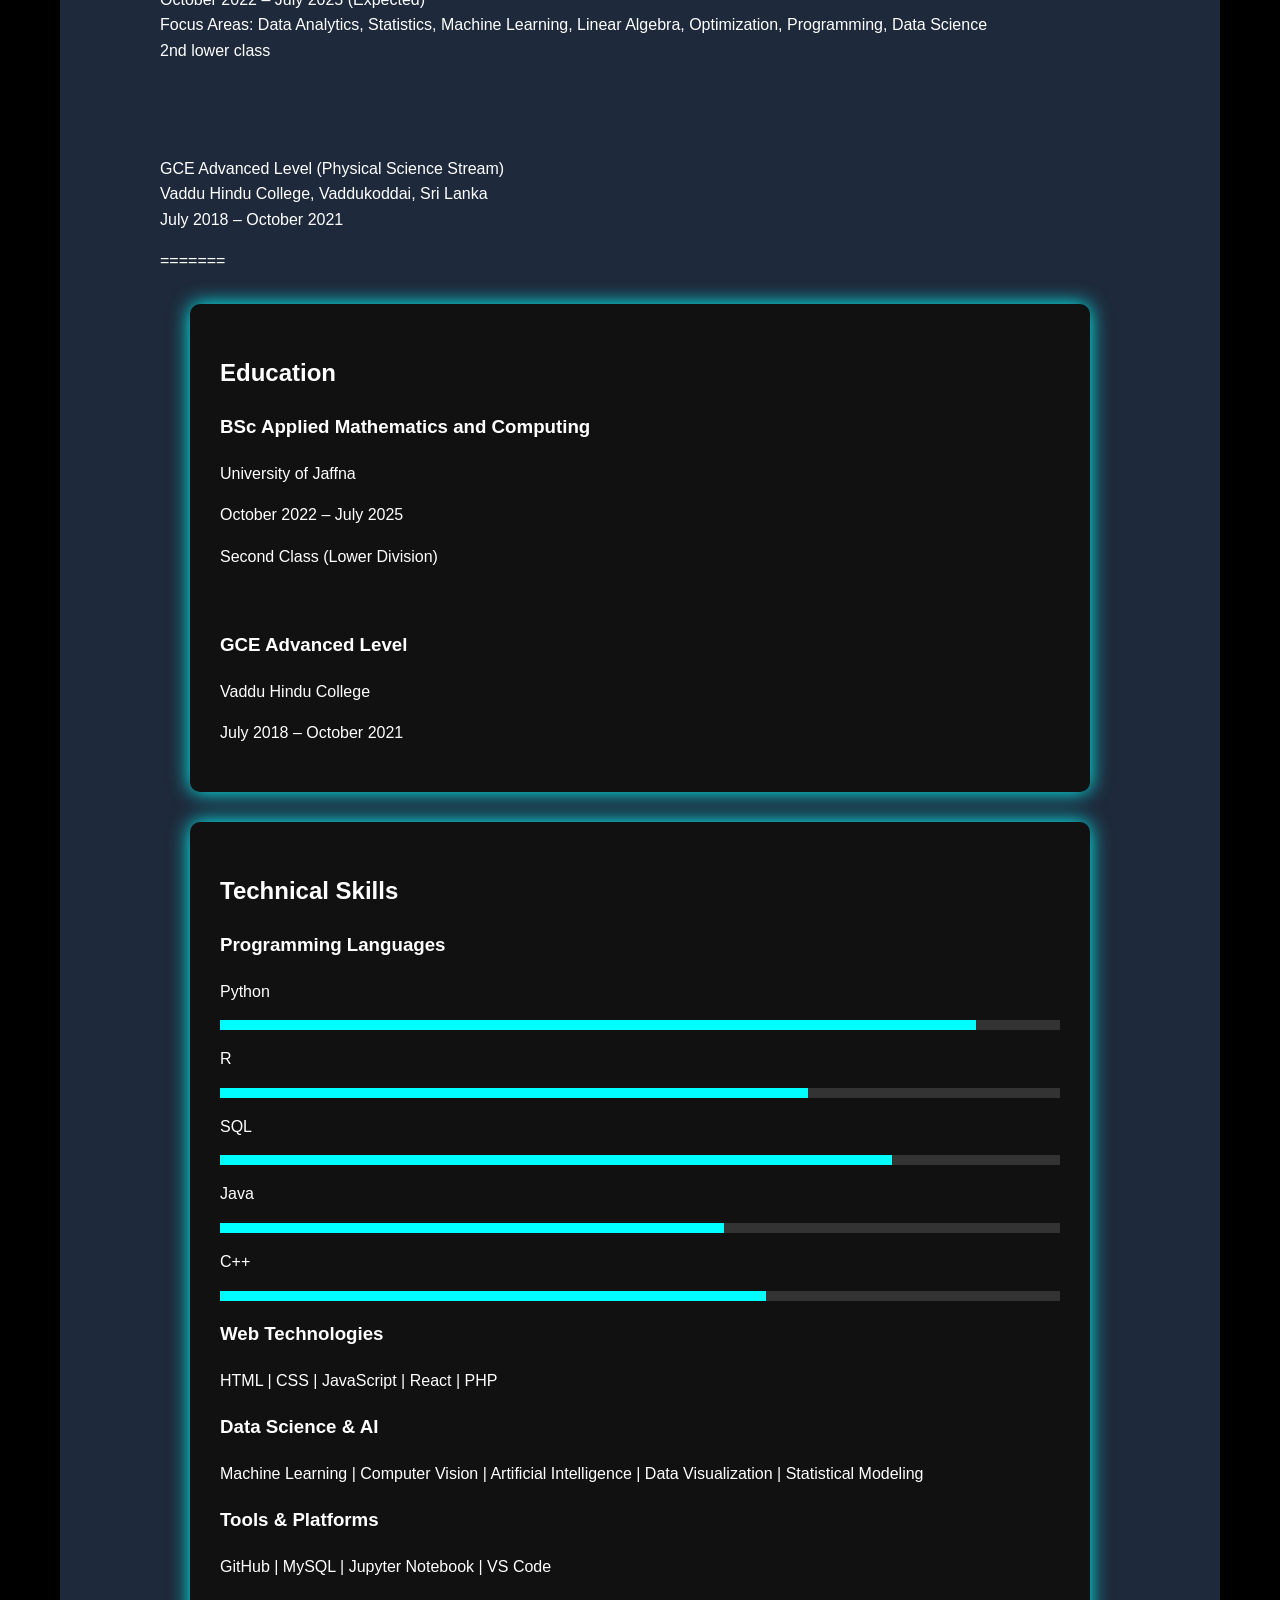
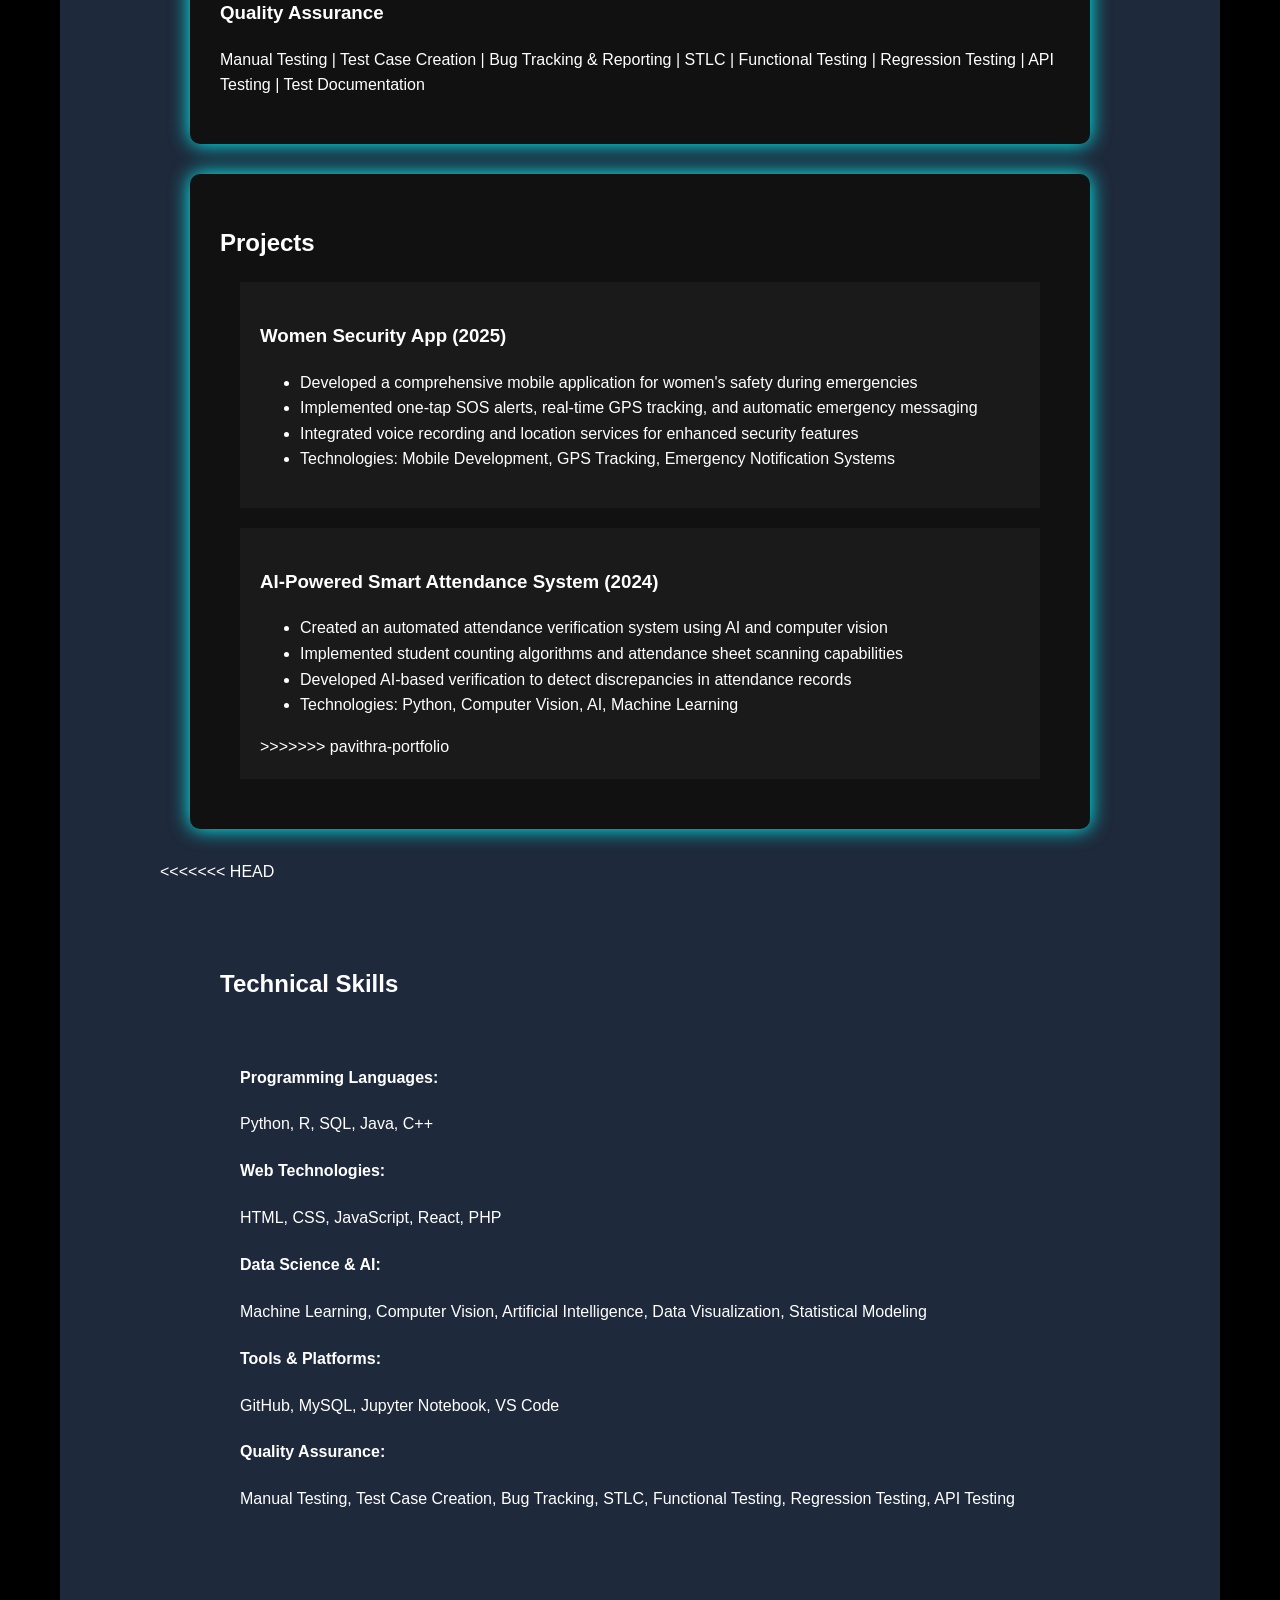
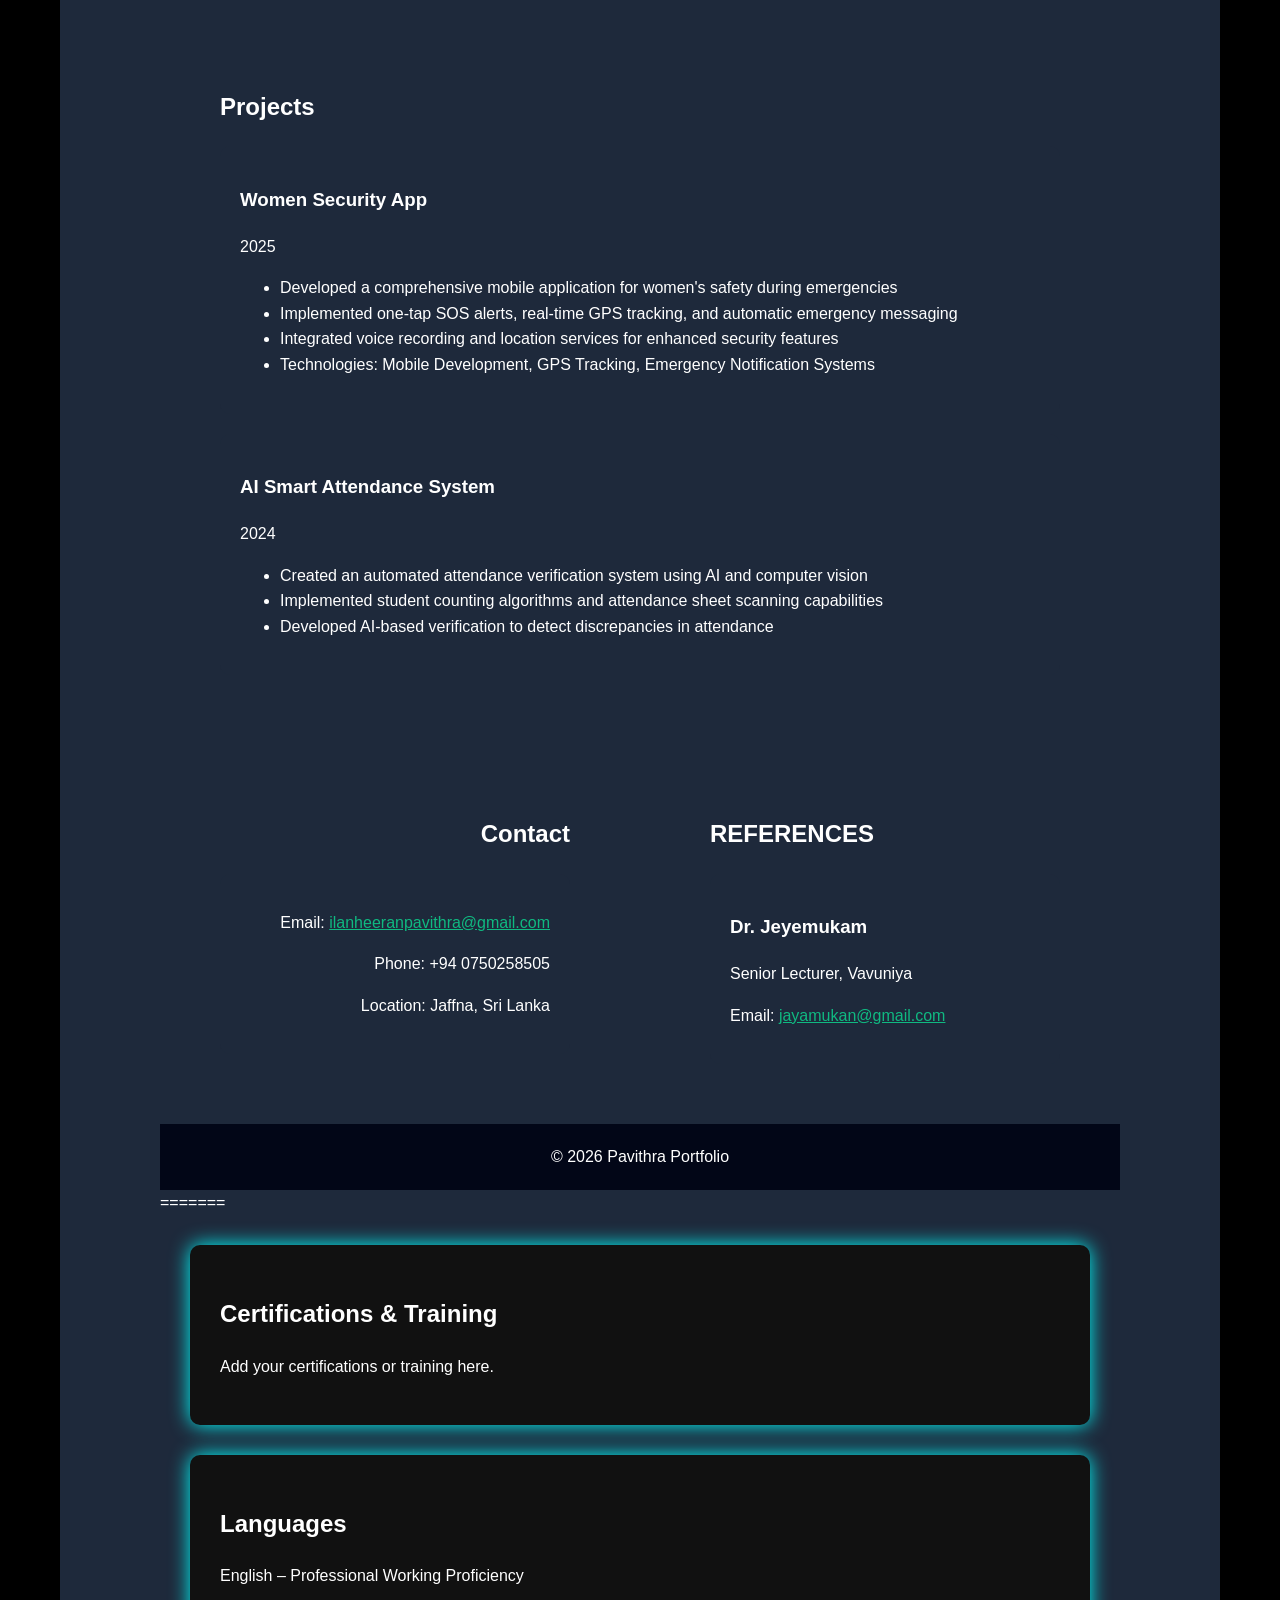
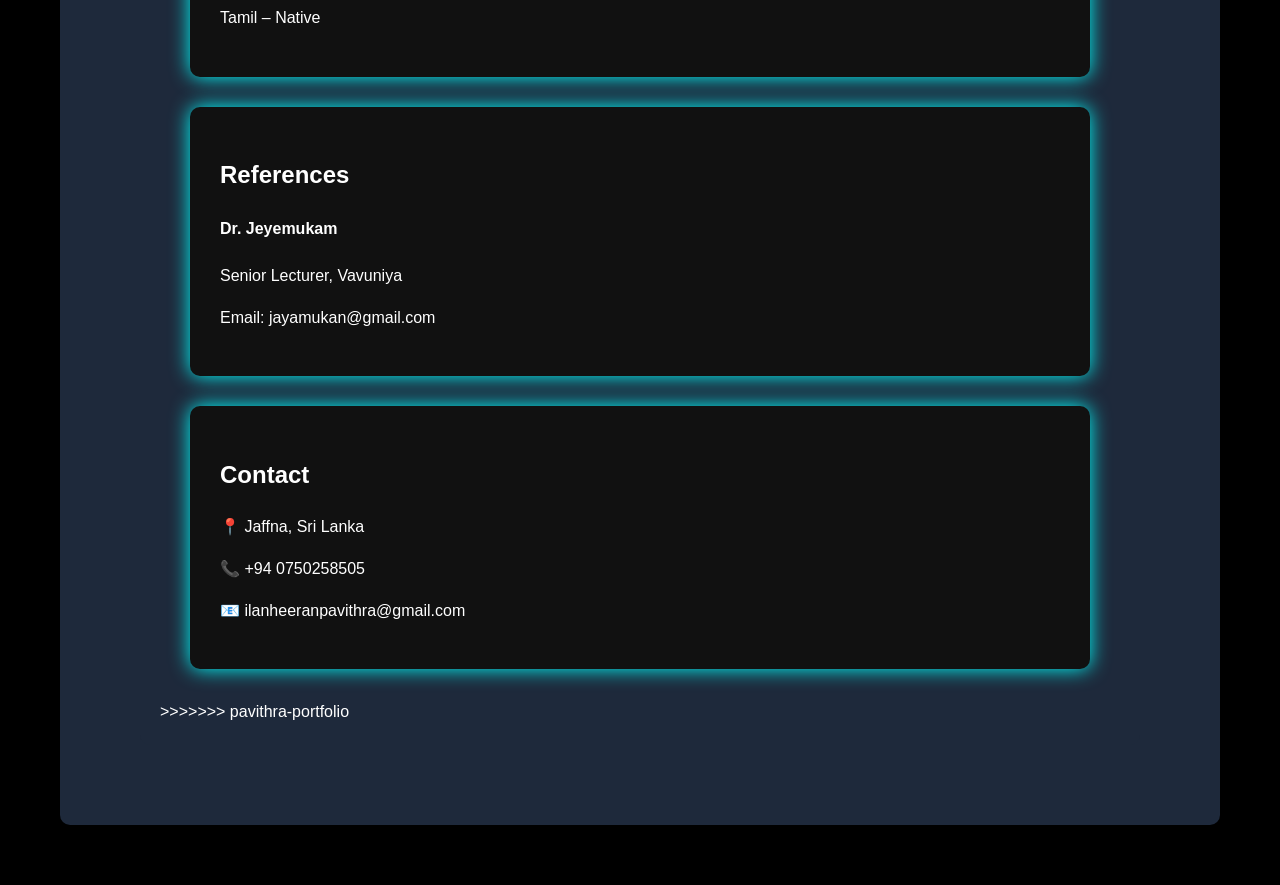
==== commit 2bf3effd: "portfolio upload" ====
--- a/index.html
+++ b/index.html
@@ -1,25 +1,315 @@
 <!DOCTYPE html>
+<<<<<<< HEAD
+<html lang="en">
+=======
 <html>
 
+>>>>>>> pavithra-portfolio
 <head>
 
 <meta charset="UTF-8">
 <meta name="viewport" content="width=device-width, initial-scale=1.0">
 
+<<<<<<< HEAD
+<title>Pavithra | Portfolio</title>
+
+<style>
+
+:root {
+  --bg: #0f172a;
+  --text: white;
+  --nav-bg: #020617;
+  --card-bg: #1e293b;
+  --accent: #38bdf8;
+  --btn-bg: #38bdf8;
+  --btn-text: black;
+}
+
+.light-mode {
+  --bg: #f8fafc;
+  --text: #1e293b;
+  --nav-bg: #e2e8f0;
+  --card-bg: #f1f5f9;
+  --accent: #2563eb;
+  --btn-bg: #2563eb;
+  --btn-text: white;
+}
+
+body{
+font-family:Arial;
+margin:0;
+background:var(--bg);
+color:var(--text);
+line-height:1.6;
+transition: background 0.3s, color 0.3s;
+}
+
+nav{
+display:flex;
+justify-content:space-between;
+align-items:center;
+padding:20px;
+background:var(--nav-bg);
+position:sticky;
+top:0;
+transition: background 0.3s;
+}
+
+nav a{
+color:var(--text);
+text-decoration:none;
+margin:0 15px;
+font-weight:bold;
+}
+
+nav a:hover{
+color:var(--accent);
+}
+
+.lang button{
+background:var(--btn-bg);
+color:var(--btn-text);
+border:none;
+padding:5px 10px;
+margin-left:5px;
+cursor:pointer;
+border-radius:5px;
+font-weight:bold;
+transition: background 0.3s;
+}
+
+#theme-toggle {
+  background: none;
+  border: none;
+  font-size: 20px;
+  cursor: pointer;
+  margin-left: 10px;
+}
+
+.hero{
+  padding:80px;
+  display: flex;
+  align-items: center;
+  justify-content: center;
+  gap: 40px;
+}
+
+.hero-content {
+  max-width: 600px;
+}
+
+.profile-pic {
+  width: 180px;
+  height: 180px;
+  border-radius: 50%;
+  object-fit: cover;
+  border: 3px solid var(--accent);
+}
+
+.section{
+padding:60px;
+}
+
+.card{
+background:var(--card-bg);
+padding:20px;
+margin-top:20px;
+border-radius:10px;
+transition: background 0.3s;
+}
+
+.btn{
+background:var(--btn-bg);
+color:var(--btn-text);
+padding:10px 20px;
+border-radius:20px;
+text-decoration:none;
+font-weight:bold;
+margin-top:10px;
+display:inline-block;
+transition: background 0.3s, color 0.3s;
+}
+
+/* Animations */
+@keyframes fadeIn {
+  from {
+    opacity: 0;
+    transform: translateY(20px);
+  }
+  to {
+    opacity: 1;
+    transform: translateY(0);
+  }
+}
+
+@keyframes slideInLeft {
+  from {
+    opacity: 0;
+    transform: translateX(-50px);
+  }
+  to {
+    opacity: 1;
+    transform: translateX(0);
+  }
+}
+
+@keyframes slideInRight {
+  from {
+    opacity: 0;
+    transform: translateX(50px);
+  }
+  to {
+    opacity: 1;
+    transform: translateX(0);
+  }
+}
+
+@keyframes bounceIn {
+  0% {
+    opacity: 0;
+    transform: scale(0.3);
+  }
+  50% {
+    opacity: 1;
+    transform: scale(1.05);
+  }
+  70% {
+    transform: scale(0.9);
+  }
+  100% {
+    opacity: 1;
+    transform: scale(1);
+  }
+}
+
+.section {
+  opacity: 0;
+  transform: translateY(20px);
+  transition: opacity 0.6s ease, transform 0.6s ease;
+}
+
+.card {
+  opacity: 0;
+  transition: opacity 0.6s ease, transform 0.6s ease;
+}
+
+.card:nth-child(odd) {
+  transform: translateX(-50px);
+}
+
+.card:nth-child(even) {
+  transform: translateX(50px);
+}
+
+.hero {
+  opacity: 0;
+  transform: scale(0.8);
+  transition: opacity 1s ease, transform 1s ease;
+}
+
+.profile-pic {
+  opacity: 0;
+  transform: scale(0.5);
+  transition: opacity 1.5s ease, transform 1.5s ease;
+}
+
+.animate {
+  opacity: 1 !important;
+  transform: translateY(0) translateX(0) scale(1) !important;
+}
+
+footer{
+text-align:center;
+padding:20px;
+background:var(--nav-bg);
+transition: background 0.3s;
+}
+
+/* Mobile Responsive */
+@media (max-width: 768px) {
+  nav {
+    flex-direction: column;
+    padding: 10px;
+  }
+  nav h2 {
+    margin-bottom: 10px;
+  }
+  nav > div {
+    display: flex;
+    flex-wrap: wrap;
+    justify-content: center;
+    margin-bottom: 10px;
+  }
+  nav a {
+    margin: 5px 10px;
+  }
+  .lang {
+    display: flex;
+    justify-content: center;
+  }
+  .hero {
+    padding: 40px 20px;
+    text-align: center;
+  }
+  .section {
+    padding: 40px 20px;
+  }
+  .card {
+    padding: 15px;
+  }
+}
+
+</style>
+=======
 <title>Pavithra Portfolio</title>
 
 <link rel="stylesheet" href="style.css">
+>>>>>>> pavithra-portfolio
 
 </head>
 
 <body>
 
+<<<<<<< HEAD
+<nav>
+
+<h2>Pavithra</h2>
+
+<div>
+
+<a href="#about" id="navAbout">About</a>
+<a href="#experience" id="navExp">Experience</a>
+<a href="#education" id="navEdu">Education</a>
+<a href="#skills" id="navSkills">Skills</a>
+<a href="#projects" id="navProjects">Projects</a>
+<a href="#contact" id="navContact">Contact</a>
+<a href="#references" id="navRef">References</a>
+
+</div>
+
+<div class="lang">
+
+<button id="theme-toggle">🌙</button>
+
+</div>
+
+</nav>
+
+<section class="hero">
+
+<img src="profile.jpg" alt="Profile Photo" class="profile-pic">
+
+<div class="hero-content">
+
+<h1>I. Pavithra</h1>
+=======
 <canvas id="particles"></canvas>
 
 <header>
 <img src="images/profile.jpg" alt="Pavithra Photo" class="profile">
 
 <h1>I. PAVITHRA</h1>
+>>>>>>> pavithra-portfolio
 
 <h3>Data Analyst | Python Developer | QA Engineer</h3>
 
@@ -28,6 +318,34 @@
 </p>
 
 <p>
+<<<<<<< HEAD
+LinkedIn: Your LinkedIn Profile | GitHub: Your GitHub Profile
+</p>
+
+<p id="summary"></p>
+
+</div>
+
+</section>
+
+<section id="experience" class="section">
+
+<h2 id="expTitle"></h2>
+
+<div class="card">
+
+<h3>QA Engineer & Python Developer</h3>
+
+<p id="exp1"></p>
+
+</div>
+
+<div class="card">
+
+<h3>Assistant Sales Manager</h3>
+
+<p id="exp2"></p>
+=======
 <a href="https://www.linkedin.com/in/pavithra-ilanheeran-70736b3b7" target="_blank">LinkedIn</a> |
 <a href="https://github.com/pavithrailanheeran2-glitch" target="_blank">GitHub</a>
 </p>
@@ -106,11 +424,27 @@
 </ul>
 
 </div>
-
-</div>
-
-</section>
-
+>>>>>>> pavithra-portfolio
+
+</div>
+
+</section>
+
+<<<<<<< HEAD
+<section id="education" class="section">
+
+<h2 id="eduTitle"></h2>
+
+<div class="card">
+
+<p id="edu1"></p>
+
+</div>
+
+<div class="card">
+
+<p id="edu2"></p>
+=======
 
 <section class="box">
 
@@ -215,11 +549,314 @@
 <li>Technologies: Python, Computer Vision, AI, Machine Learning</li>
 
 </ul>
-
-</div>
-
-</section>
-
+>>>>>>> pavithra-portfolio
+
+</div>
+
+</section>
+
+<<<<<<< HEAD
+<section id="skills" class="section">
+
+<h2 id="skillsTitle"></h2>
+
+<div class="card" id="skillsText"></div>
+
+</section>
+
+<section id="projects" class="section">
+
+<h2 id="projectsTitle"></h2>
+
+<div class="card">
+
+<h3>Women Security App</h3>
+
+<p id="project1"></p>
+
+</div>
+
+<div class="card">
+
+<h3>AI Smart Attendance System</h3>
+
+<p id="project2"></p>
+
+</div>
+
+</section>
+
+<div style="display: flex; gap: 20px;">
+
+<section id="contact" class="section" style="text-align: right; flex: 1;">
+
+<h2 id="contactTitle"></h2>
+
+<div class="card">
+
+<p>Email: <a href="mailto:ilanheeranpavithra@gmail.com" style="color:#10b981;">ilanheeranpavithra@gmail.com</a></p>
+
+<p>Phone: +94 0750258505</p>
+
+<p>Location: Jaffna, Sri Lanka</p>
+
+</div>
+
+</section>
+
+<section id="references" class="section" style="flex: 1;">
+
+<h2>REFERENCES</h2>
+
+<div class="card">
+
+<h3>Dr. Jeyemukam</h3>
+
+<p>Senior Lecturer, Vavuniya</p>
+
+<p>Email: <a href="mailto:jayamukan@gmail.com" style="color:#10b981;">jayamukan@gmail.com</a></p>
+
+</div>
+
+</section>
+
+</div>
+
+<footer>
+
+© 2026 Pavithra Portfolio
+
+</footer>
+
+<script>
+
+const data={
+
+en:{
+
+summary:`Aspiring data professional with a strong foundation in Applied Mathematics and Computing. Skilled in data analysis, machine learning, and software development. Passionate about using data and technology to solve real-world problems and support data-driven decision-making.`,
+
+expTitle:"Professional Experience",
+
+exp1:`Sukan IT, Sri Lanka (Jan 2026 – Present)
+<ul>
+<li>Conduct comprehensive software testing including functional, regression, and performance testing</li>
+<li>Develop and maintain Python automation scripts for test cases and data processing</li>
+<li>Track and manage bugs using JIRA, ensuring timely resolution and quality improvements</li>
+<li>Collaborate with cross-functional teams including developers and product managers to enhance product quality</li>
+<li>Participate in agile development processes and contribute to continuous integration practices</li>
+</ul>`,
+
+exp2:`Union Assurance PLC, Vavuniya, Sri Lanka
+August 2025 – January 2026
+<ul>
+<li>Managed sales operations and performance analytics for insurance products</li>
+<li>Conducted financial consultations and provided personalized client advisory services</li>
+<li>Developed and maintained strong customer relationships through effective communication</li>
+<li>Analyzed sales data to identify trends and optimize performance metrics</li>
+</ul>`,
+
+eduTitle:"Education",
+
+edu1:`Bachelor of Science in Applied Mathematics and Computing<br>
+University of Jaffna, Sri Lanka<br>
+October 2022 – July 2025 (Expected)<br>
+Focus Areas: Data Analytics, Statistics, Machine Learning, Linear Algebra, Optimization, Programming, Data Science<br>
+2nd lower class`,
+
+edu2:`GCE Advanced Level (Physical Science Stream)<br>
+Vaddu Hindu College, Vaddukoddai, Sri Lanka<br>
+July 2018 – October 2021`,
+
+skillsTitle:"Technical Skills",
+
+skills:`<h4>Programming Languages:</h4><p>Python, R, SQL, Java, C++</p>
+
+<h4>Web Technologies:</h4><p>HTML, CSS, JavaScript, React, PHP</p>
+
+<h4>Data Science & AI:</h4><p>Machine Learning, Computer Vision, Artificial Intelligence, Data Visualization, Statistical Modeling</p>
+
+<h4>Tools & Platforms:</h4><p>GitHub, MySQL, Jupyter Notebook, VS Code</p>
+
+<h4>Quality Assurance:</h4><p>Manual Testing, Test Case Creation, Bug Tracking, STLC, Functional Testing, Regression Testing, API Testing</p>`,
+
+projectsTitle:"Projects",
+
+project1:`2025<br>
+<ul>
+<li>Developed a comprehensive mobile application for women's safety during emergencies</li>
+<li>Implemented one-tap SOS alerts, real-time GPS tracking, and automatic emergency messaging</li>
+<li>Integrated voice recording and location services for enhanced security features</li>
+<li>Technologies: Mobile Development, GPS Tracking, Emergency Notification Systems</li>
+</ul>`,
+
+project2:`2024<br>
+<ul>
+<li>Created an automated attendance verification system using AI and computer vision</li>
+<li>Implemented student counting algorithms and attendance sheet scanning capabilities</li>
+<li>Developed AI-based verification to detect discrepancies in attendance</li>
+</ul>`,
+
+contactTitle:"Contact"
+
+},
+
+ta:{
+
+summary:`Applied Mathematics மற்றும் Computing துறையில் வலுவான அடிப்படை கொண்ட data professional ஆக விரும்புகிறேன்.`,
+
+expTitle:"வேலை அனுபவம்",
+
+exp1:`Sukan IT (2026 – தற்போது)
+<ul>
+<li>Software testing மற்றும் Python automation scripts உருவாக்கம்</li>
+</ul>`,
+
+exp2:`Union Assurance PLC (2025 – 2026)
+<ul>
+<li>Insurance sales management மற்றும் financial consultation</li>
+</ul>`,
+
+eduTitle:"கல்வி",
+
+edu1:`Applied Mathematics and Computing – University of Jaffna<br>
+Second Class (Lower Division)`,
+
+edu2:`GCE Advanced Level – Vaddu Hindu College`,
+
+skillsTitle:"தொழில்நுட்ப திறன்கள்",
+
+skills:`<h4>Programming:</h4><p>Python, R, SQL, Java, C++</p>
+
+<h4>Web:</h4><p>HTML, CSS, JavaScript, React</p>
+
+<h4>Data Science:</h4><p>Machine Learning, AI</p>
+
+<h4>Tools:</h4><p>GitHub, MySQL, VS Code</p>
+
+<h4>QA:</h4><p>Manual Testing, Regression Testing</p>`,
+
+projectsTitle:"திட்டங்கள்",
+
+project1:`2025<br>
+<ul>
+<li>பெண்கள் பாதுகாப்புக்கான mobile application</li>
+</ul>`,
+
+project2:`2024<br>
+<ul>
+<li>AI attendance verification system</li>
+</ul>`,
+
+contactTitle:"தொடர்பு"
+
+},
+
+si:{
+
+summary:`Applied Mathematics සහ Computing පදනමක් ඇති data professional කෙනෙකු වීමට කැමතියි.`,
+
+expTitle:"වෘත්තීය පළපුරුද්ද",
+
+exp1:`Sukan IT (2026 – Present)
+<ul>
+<li>Software testing සහ Python automation scripts</li>
+</ul>`,
+
+exp2:`Union Assurance PLC (2025 – 2026)
+<ul>
+<li>Insurance sales management</li>
+</ul>`,
+
+eduTitle:"අධ්‍යාපනය",
+
+edu1:`Applied Mathematics and Computing – University of Jaffna<br>
+Second Class (Lower Division)`,
+
+edu2:`GCE Advanced Level – Vaddu Hindu College`,
+
+skillsTitle:"තාක්ෂණික කුසලතා",
+
+skills:`<h4>Programming:</h4><p>Python, R, SQL</p>
+
+<h4>Web:</h4><p>HTML, CSS, JavaScript</p>
+
+<h4>Data Science:</h4><p>Machine Learning</p>
+
+<h4>Tools:</h4><p>GitHub, MySQL</p>`,
+
+projectsTitle:"ව්‍යාපෘති",
+
+project1:`2025<br>
+<ul>
+<li>Women safety mobile application</li>
+</ul>`,
+
+project2:`2024<br>
+<ul>
+<li>AI attendance system</li>
+</ul>`,
+
+contactTitle:"සම්බන්ධ වන්න"
+
+}
+
+}
+
+function setLang(lang){
+
+document.getElementById("summary").innerText=data[lang].summary
+document.getElementById("expTitle").innerText=data[lang].expTitle
+document.getElementById("exp1").innerHTML=data[lang].exp1
+document.getElementById("exp2").innerHTML=data[lang].exp2
+document.getElementById("eduTitle").innerText=data[lang].eduTitle
+document.getElementById("edu1").innerHTML=data[lang].edu1
+document.getElementById("edu2").innerHTML=data[lang].edu2
+document.getElementById("skillsTitle").innerText=data[lang].skillsTitle
+document.getElementById("skillsText").innerHTML=data[lang].skills
+document.getElementById("projectsTitle").innerText=data[lang].projectsTitle
+document.getElementById("project1").innerHTML=data[lang].project1
+document.getElementById("project2").innerHTML=data[lang].project2
+document.getElementById("contactTitle").innerText=data[lang].contactTitle
+
+}
+
+document.getElementById('theme-toggle').addEventListener('click', () => {
+  document.body.classList.toggle('light-mode');
+  const toggle = document.getElementById('theme-toggle');
+  if (document.body.classList.contains('light-mode')) {
+    toggle.textContent = '☀️';
+  } else {
+    toggle.textContent = '🌙';
+  }
+});
+
+setLang("en")
+
+// Scroll animations
+const observerOptions = {
+  threshold: 0.1,
+  rootMargin: '0px 0px -50px 0px'
+};
+
+const observer = new IntersectionObserver((entries) => {
+  entries.forEach(entry => {
+    if (entry.isIntersecting) {
+      entry.target.classList.add('animate');
+    }
+  });
+}, observerOptions);
+
+// Observe elements
+document.querySelectorAll('.section, .card, .hero, .profile-pic').forEach(el => {
+  observer.observe(el);
+});
+
+</script>
+
+</body>
+</html>
+=======
 
 <section class="box">
 
@@ -272,4 +909,5 @@
 <script src="script.js"></script>
 
 </body>
-</html>+</html>
+>>>>>>> pavithra-portfolio
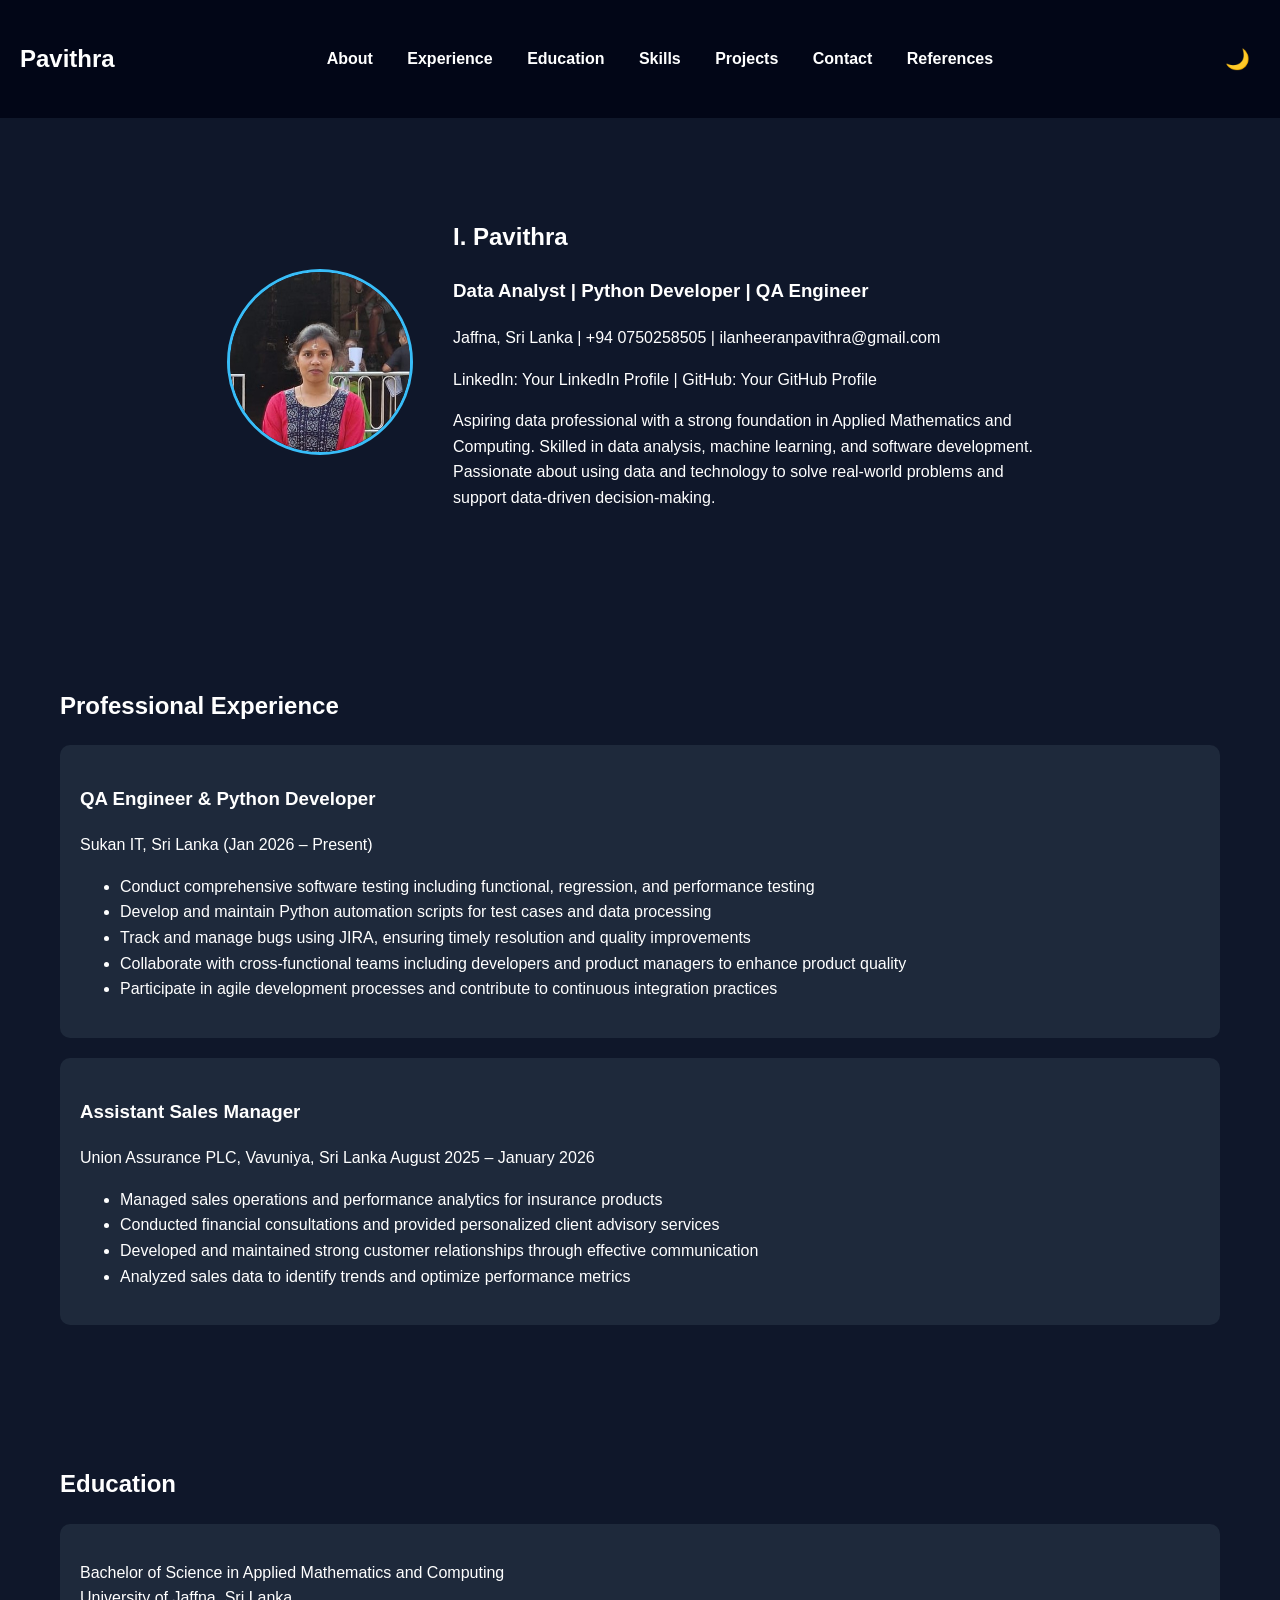
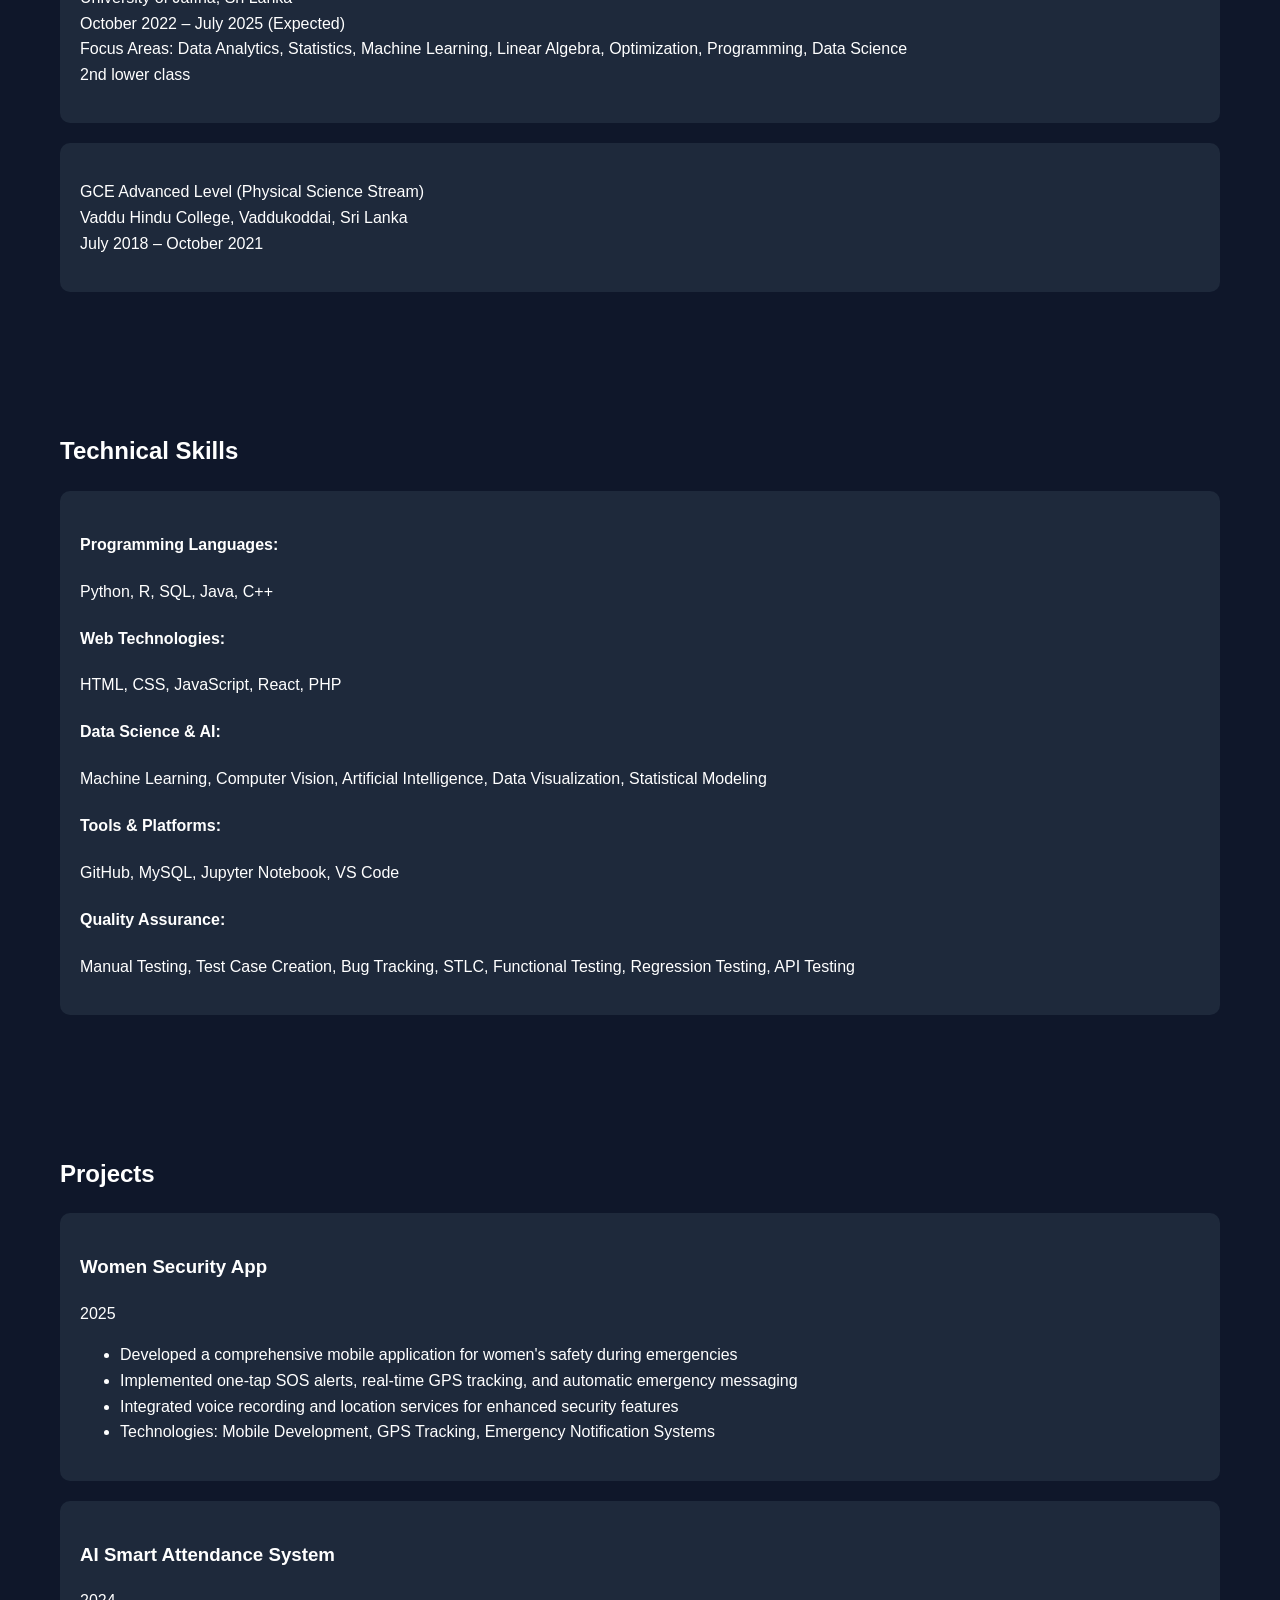
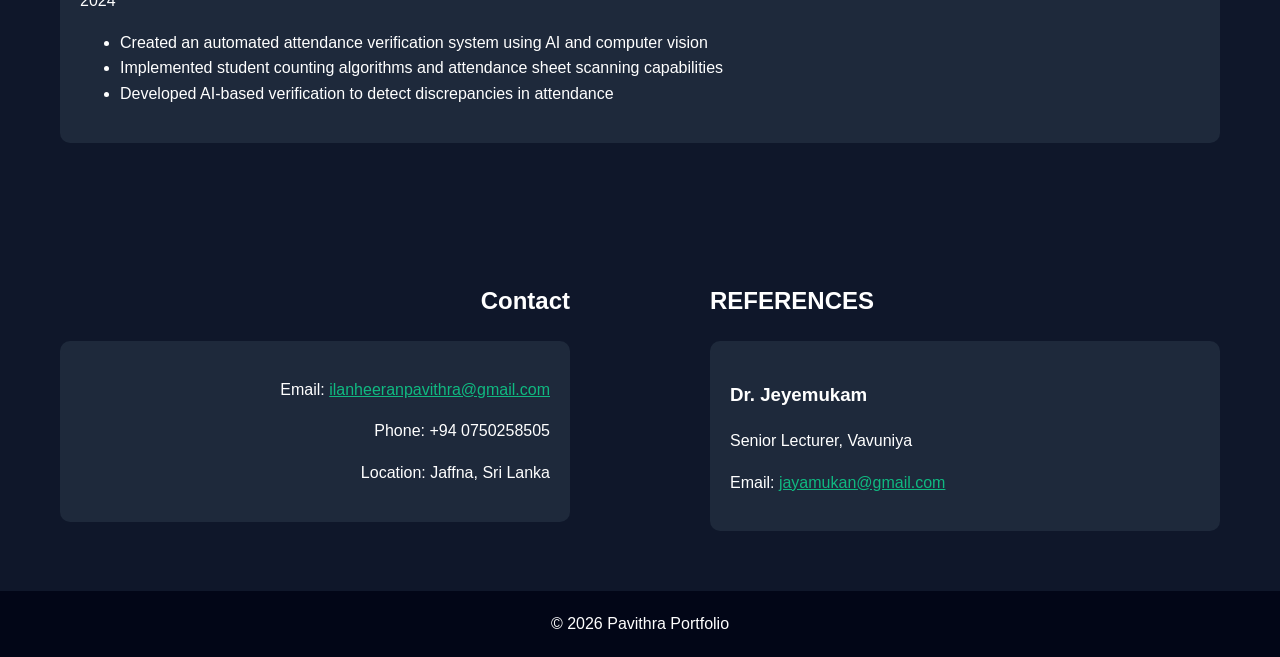
==== commit 26f60ff6: "fix merge conflict" ====
--- a/index.html
+++ b/index.html
@@ -1,16 +1,10 @@
 <!DOCTYPE html>
-<<<<<<< HEAD
 <html lang="en">
-=======
-<html>
-
->>>>>>> pavithra-portfolio
 <head>
 
 <meta charset="UTF-8">
 <meta name="viewport" content="width=device-width, initial-scale=1.0">
 
-<<<<<<< HEAD
 <title>Pavithra | Portfolio</title>
 
 <style>
@@ -260,17 +254,11 @@
 }
 
 </style>
-=======
-<title>Pavithra Portfolio</title>
-
-<link rel="stylesheet" href="style.css">
->>>>>>> pavithra-portfolio
 
 </head>
 
 <body>
 
-<<<<<<< HEAD
 <nav>
 
 <h2>Pavithra</h2>
@@ -302,14 +290,6 @@
 <div class="hero-content">
 
 <h1>I. Pavithra</h1>
-=======
-<canvas id="particles"></canvas>
-
-<header>
-<img src="images/profile.jpg" alt="Pavithra Photo" class="profile">
-
-<h1>I. PAVITHRA</h1>
->>>>>>> pavithra-portfolio
 
 <h3>Data Analyst | Python Developer | QA Engineer</h3>
 
@@ -318,7 +298,6 @@
 </p>
 
 <p>
-<<<<<<< HEAD
 LinkedIn: Your LinkedIn Profile | GitHub: Your GitHub Profile
 </p>
 
@@ -345,217 +324,29 @@
 <h3>Assistant Sales Manager</h3>
 
 <p id="exp2"></p>
-=======
-<a href="https://www.linkedin.com/in/pavithra-ilanheeran-70736b3b7" target="_blank">LinkedIn</a> |
-<a href="https://github.com/pavithrailanheeran2-glitch" target="_blank">GitHub</a>
-</p>
-
-<a href="cv/pavithra_cv.pdf" class="cvbtn" download>
-Download CV
-</a>
-
-</header>
-
-
-<section class="box">
-
-<h2>Professional Summary</h2>
-
-<p>
-
-Aspiring data professional with a strong foundation in Applied Mathematics and Computing. Skilled in data analysis, machine learning, and software development. Passionate about using data and technology to solve real-world problems and support data-driven decision-making.
-
-I completed my BSc in Applied Mathematics and Computing from the University of Jaffna with a Second Class (Lower Division) and have gained practical experience in QA engineering and Python development.
-
-</p>
+
+</div>
 
 </section>
 
-
-<section class="box">
-
-<h2>Professional Experience</h2>
-
-<div class="timeline">
-
-<div class="timeline-item">
-
-<h3>QA Engineer</h3>
-
-<p>Sukan IT, Sri Lanka</p>
-
-<p>January 2026 – Present</p>
-
-<ul>
-
-<li>Conduct comprehensive software quality assurance testing to ensure product reliability</li>
-
-<li>Develop and maintain Python-based automation scripts for testing workflows</li>
-
-<li>Identify, document, and track software bugs through systematic testing procedures</li>
-
-<li>Collaborate closely with development teams to improve product quality and user experience</li>
-
-<li>Support testing initiatives for data-driven applications and analytics platforms</li>
-
-</ul>
-
-</div>
-
-
-<div class="timeline-item">
-
-<h3>Assistant Sales Manager</h3>
-
-<p>Union Assurance PLC, Vavuniya</p>
-
-<p>August 2025 – January 2026</p>
-
-<ul>
-
-<li>Managed sales operations and performance analytics for insurance products</li>
-
-<li>Conducted financial consultations and provided personalized client advisory services</li>
-
-<li>Developed and maintained strong customer relationships through effective communication</li>
-
-<li>Analyzed sales data to identify trends and optimize performance metrics</li>
-
-</ul>
-
-</div>
->>>>>>> pavithra-portfolio
+<section id="education" class="section">
+
+<h2 id="eduTitle"></h2>
+
+<div class="card">
+
+<p id="edu1"></p>
+
+</div>
+
+<div class="card">
+
+<p id="edu2"></p>
 
 </div>
 
 </section>
 
-<<<<<<< HEAD
-<section id="education" class="section">
-
-<h2 id="eduTitle"></h2>
-
-<div class="card">
-
-<p id="edu1"></p>
-
-</div>
-
-<div class="card">
-
-<p id="edu2"></p>
-=======
-
-<section class="box">
-
-<h2>Education</h2>
-
-<h3>BSc Applied Mathematics and Computing</h3>
-
-<p>University of Jaffna</p>
-
-<p>October 2022 – July 2025</p>
-
-<p>Second Class (Lower Division)</p>
-
-<br>
-
-<h3>GCE Advanced Level</h3>
-
-<p>Vaddu Hindu College</p>
-
-<p>July 2018 – October 2021</p>
-
-</section>
-
-
-<section class="box">
-
-<h2>Technical Skills</h2>
-
-<h3>Programming Languages</h3>
-
-<p>Python</p>
-<div class="bar"><div class="python"></div></div>
-
-<p>R</p>
-<div class="bar"><div class="r"></div></div>
-
-<p>SQL</p>
-<div class="bar"><div class="sql"></div></div>
-
-<p>Java</p>
-<div class="bar"><div class="java"></div></div>
-
-<p>C++</p>
-<div class="bar"><div class="cpp"></div></div>
-
-<h3>Web Technologies</h3>
-
-<p>HTML | CSS | JavaScript | React | PHP</p>
-
-<h3>Data Science & AI</h3>
-
-<p>Machine Learning | Computer Vision | Artificial Intelligence | Data Visualization | Statistical Modeling</p>
-
-<h3>Tools & Platforms</h3>
-
-<p>GitHub | MySQL | Jupyter Notebook | VS Code</p>
-
-<h3>Quality Assurance</h3>
-
-<p>
-Manual Testing | Test Case Creation | Bug Tracking & Reporting | STLC | Functional Testing | Regression Testing | API Testing | Test Documentation
-</p>
-
-</section>
-
-
-<section class="box">
-
-<h2>Projects</h2>
-
-<div class="project">
-
-<h3>Women Security App (2025)</h3>
-
-<ul>
-
-<li>Developed a comprehensive mobile application for women's safety during emergencies</li>
-
-<li>Implemented one-tap SOS alerts, real-time GPS tracking, and automatic emergency messaging</li>
-
-<li>Integrated voice recording and location services for enhanced security features</li>
-
-<li>Technologies: Mobile Development, GPS Tracking, Emergency Notification Systems</li>
-
-</ul>
-
-</div>
-
-
-<div class="project">
-
-<h3>AI-Powered Smart Attendance System (2024)</h3>
-
-<ul>
-
-<li>Created an automated attendance verification system using AI and computer vision</li>
-
-<li>Implemented student counting algorithms and attendance sheet scanning capabilities</li>
-
-<li>Developed AI-based verification to detect discrepancies in attendance records</li>
-
-<li>Technologies: Python, Computer Vision, AI, Machine Learning</li>
-
-</ul>
->>>>>>> pavithra-portfolio
-
-</div>
-
-</section>
-
-<<<<<<< HEAD
 <section id="skills" class="section">
 
 <h2 id="skillsTitle"></h2>
@@ -856,58 +647,3 @@
 
 </body>
 </html>
-=======
-
-<section class="box">
-
-<h2>Certifications & Training</h2>
-
-<p>Add your certifications or training here.</p>
-
-</section>
-
-
-<section class="box">
-
-<h2>Languages</h2>
-
-<p>English – Professional Working Proficiency</p>
-
-<p>Tamil – Native</p>
-
-</section>
-
-
-<section class="box">
-
-<h2>References</h2>
-
-<h4>Dr. Jeyemukam</h4>
-
-<p>Senior Lecturer, Vavuniya</p>
-
-<p>Email: jayamukan@gmail.com</p>
-
-
-
-</section>
-
-
-<section class="box">
-
-<h2>Contact</h2>
-
-<p>📍 Jaffna, Sri Lanka</p>
-
-<p>📞 +94 0750258505</p>
-
-<p>📧 ilanheeranpavithra@gmail.com</p>
-
-</section>
-
-
-<script src="script.js"></script>
-
-</body>
-</html>
->>>>>>> pavithra-portfolio
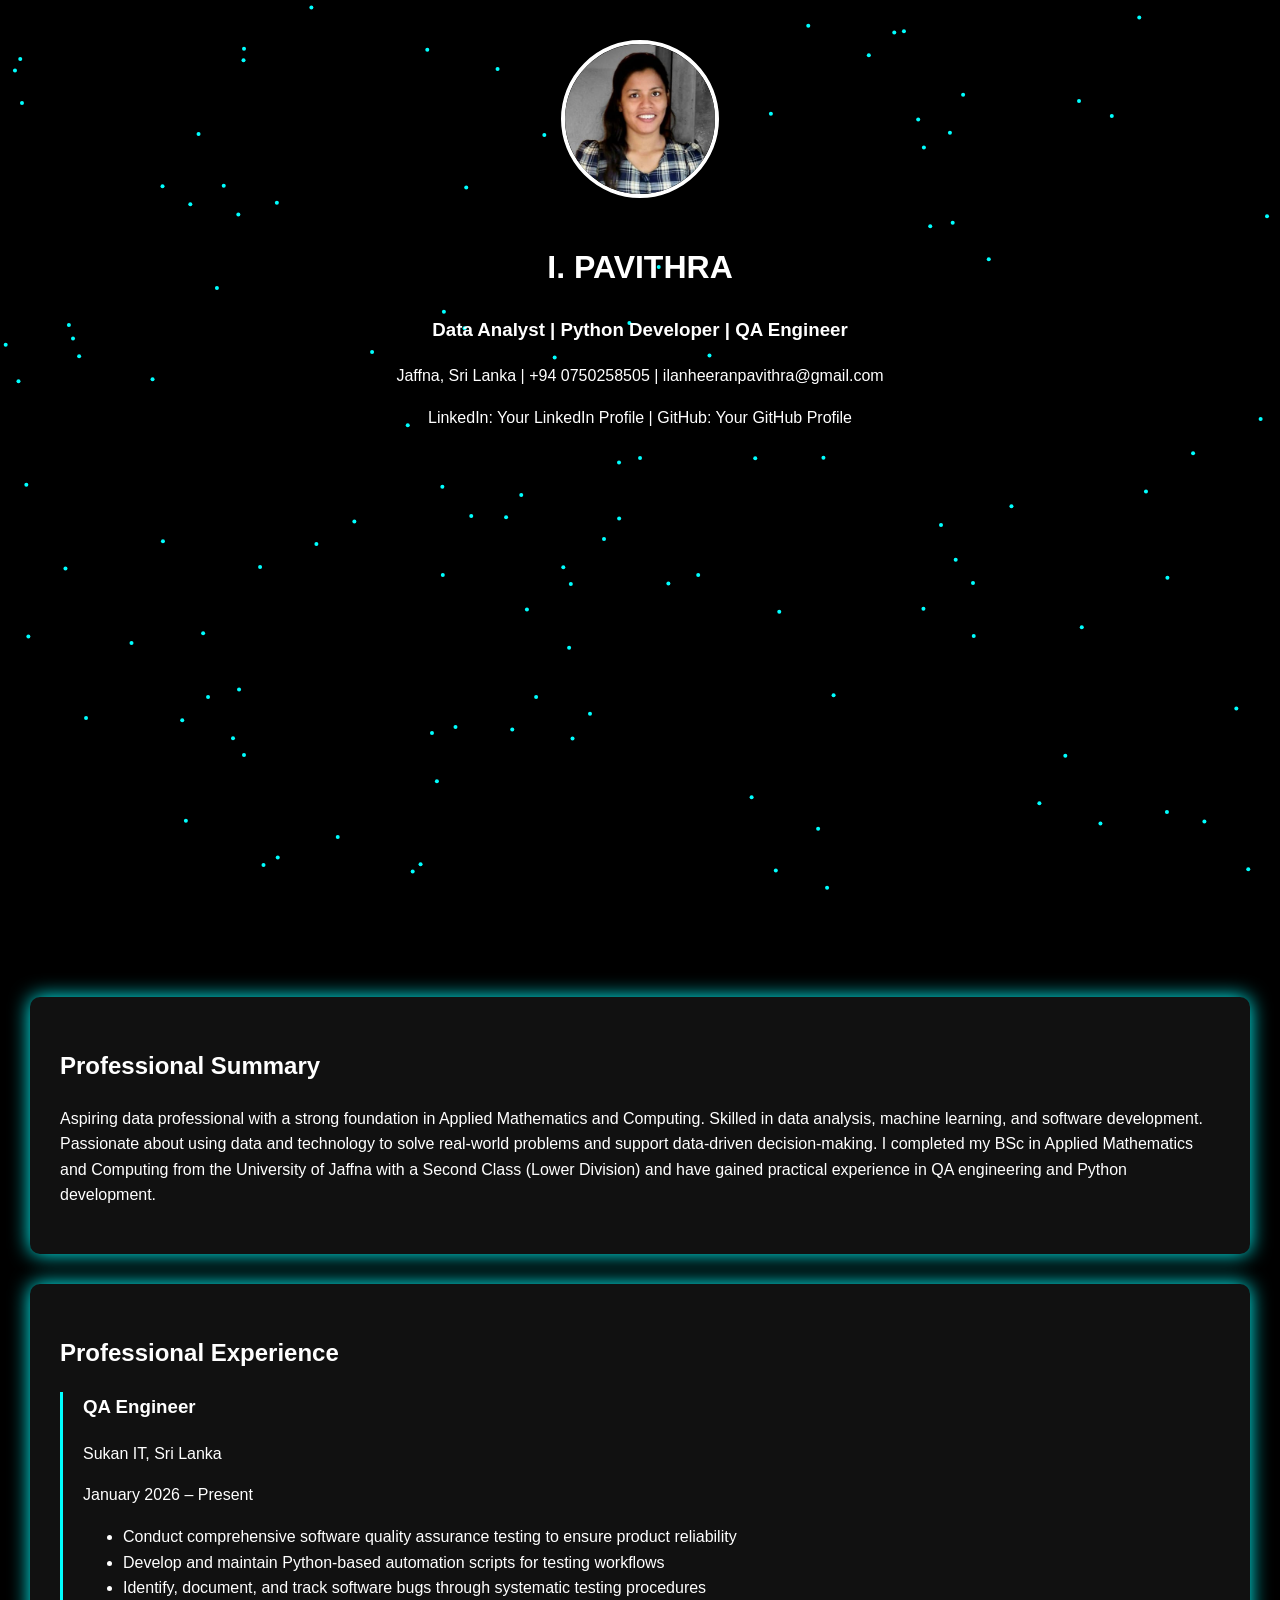
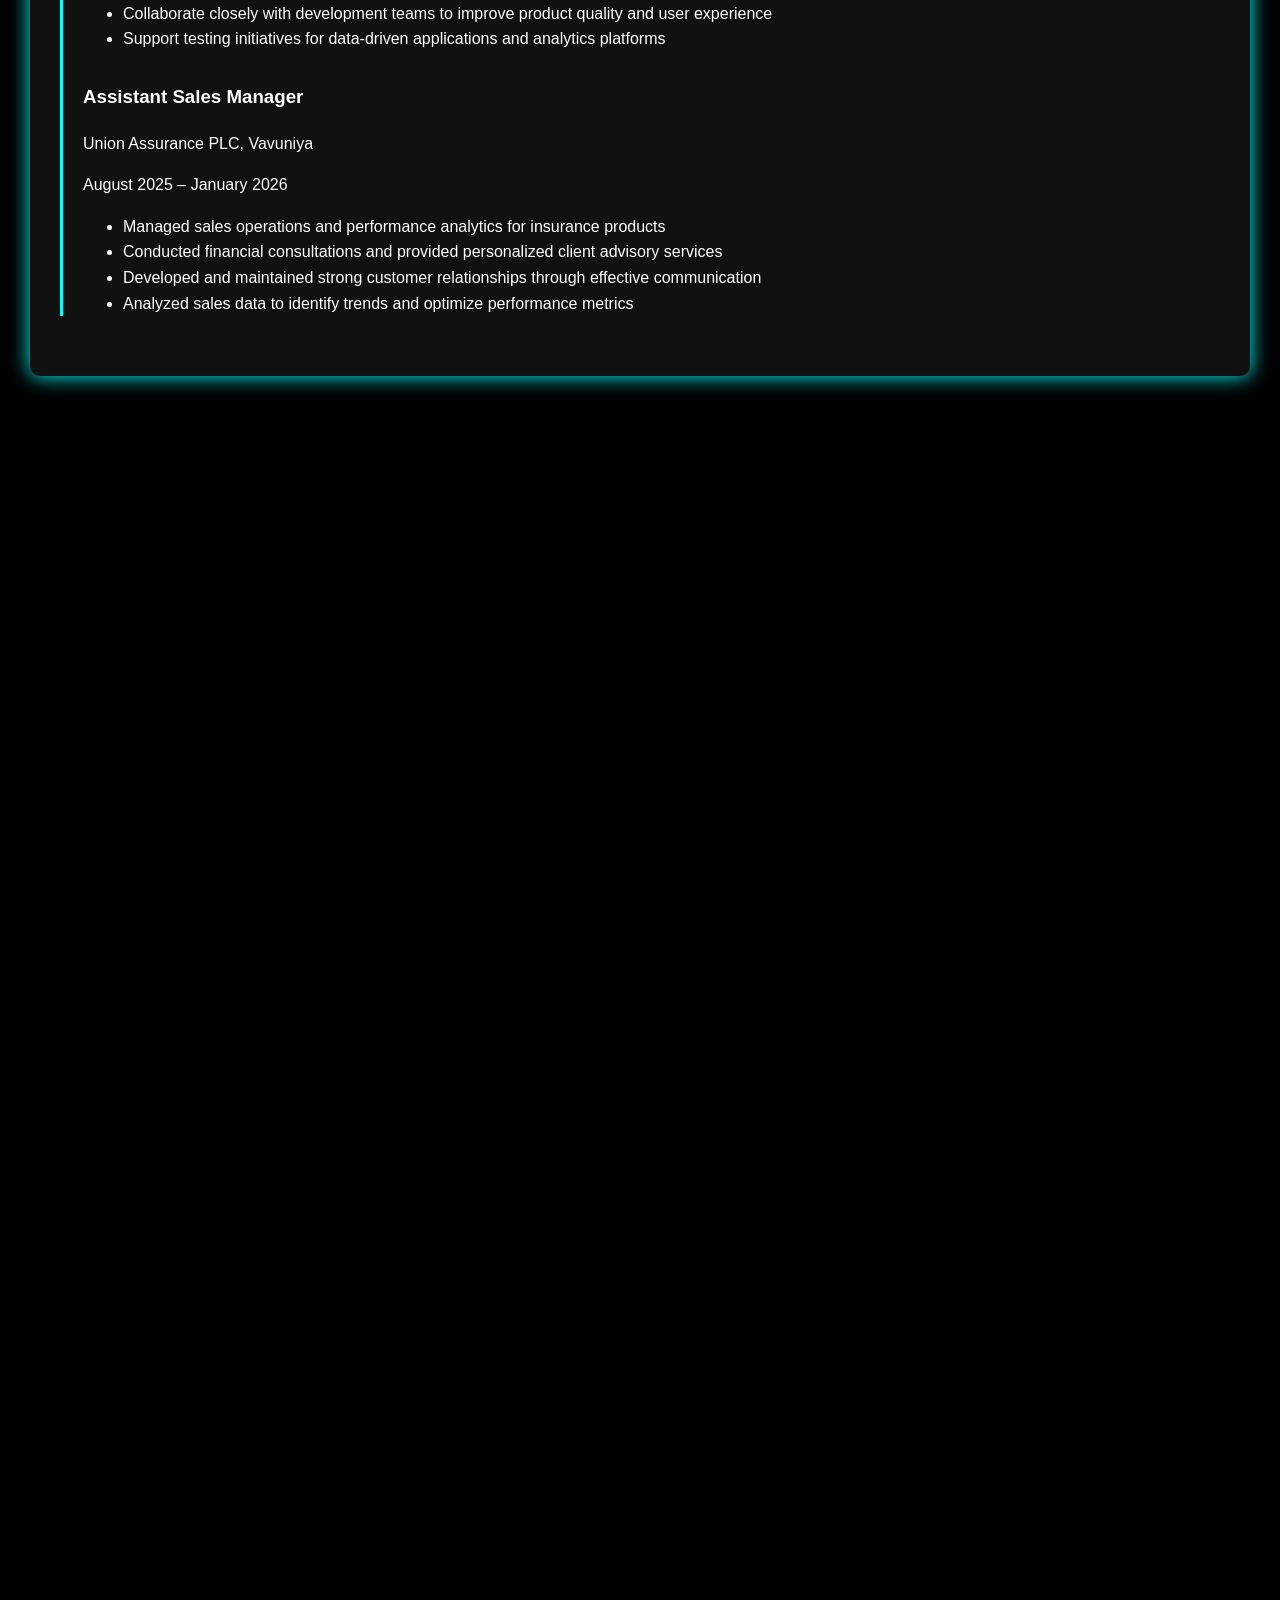
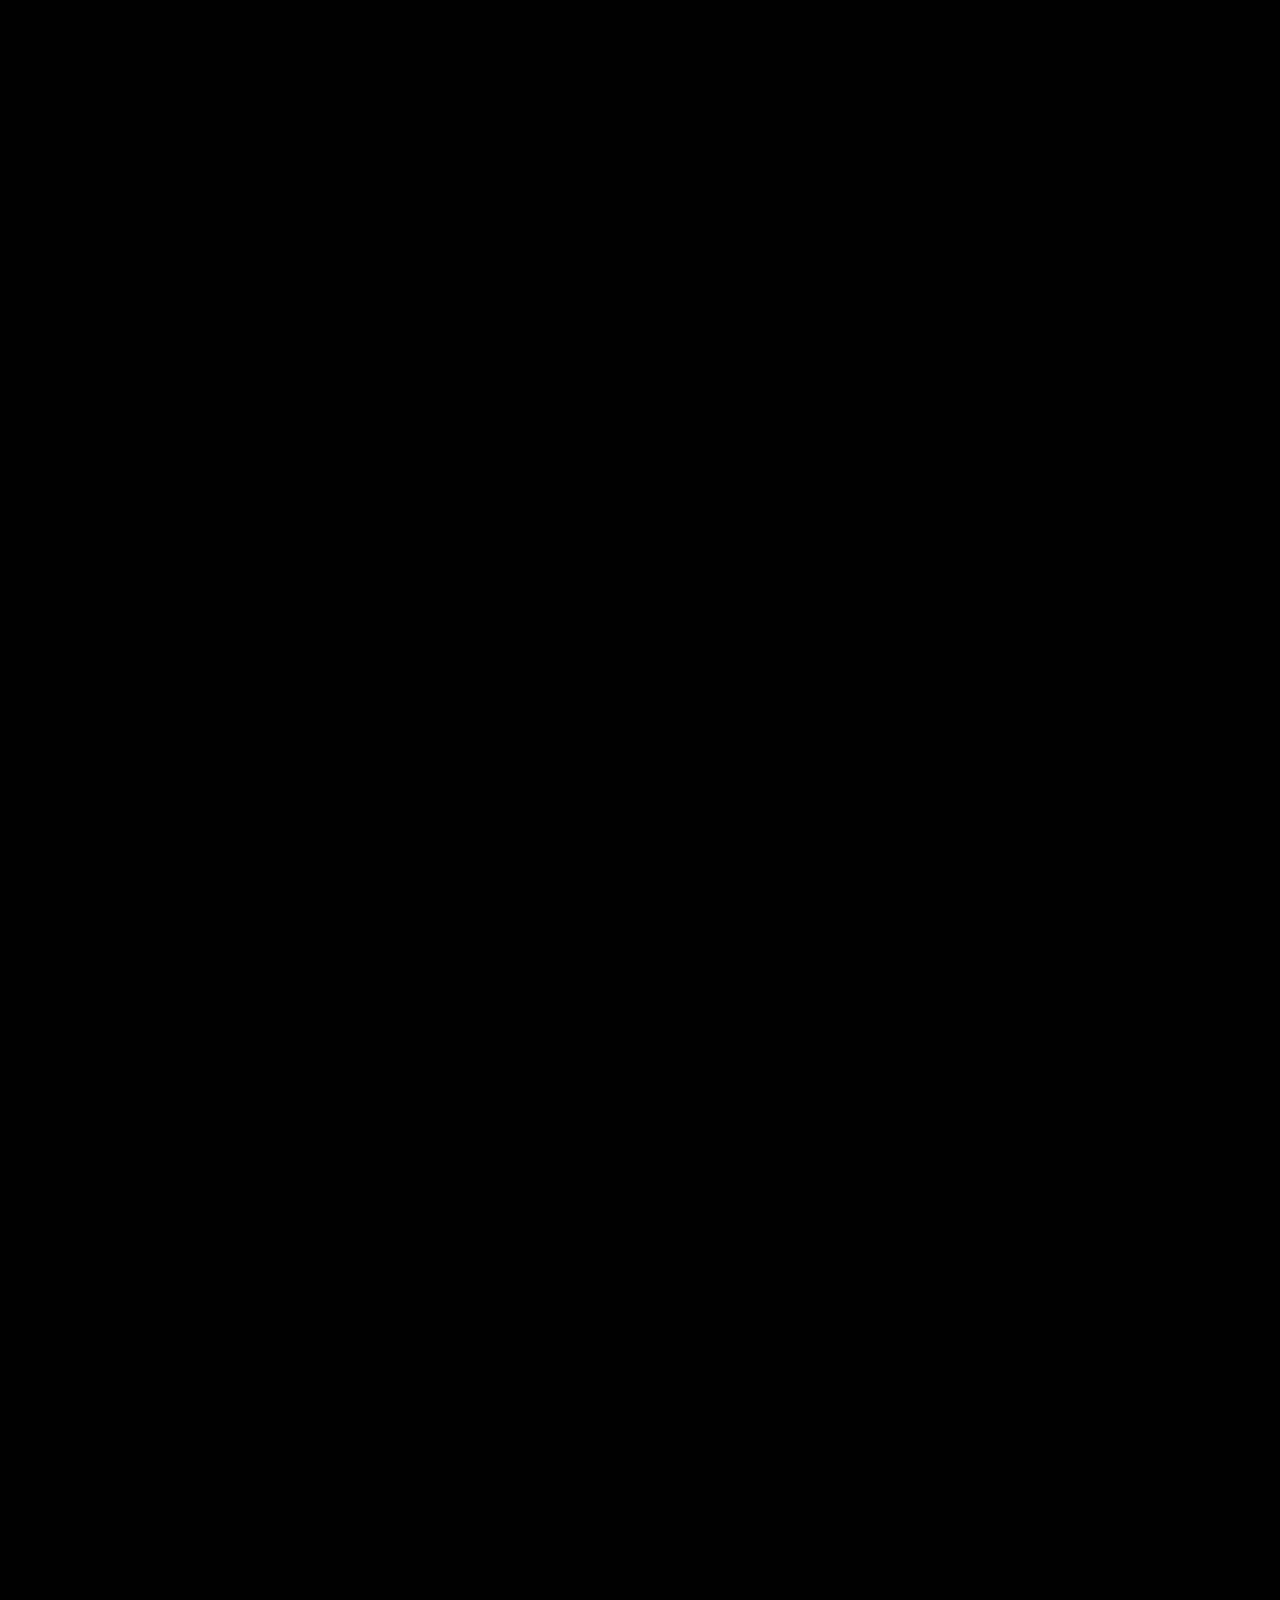
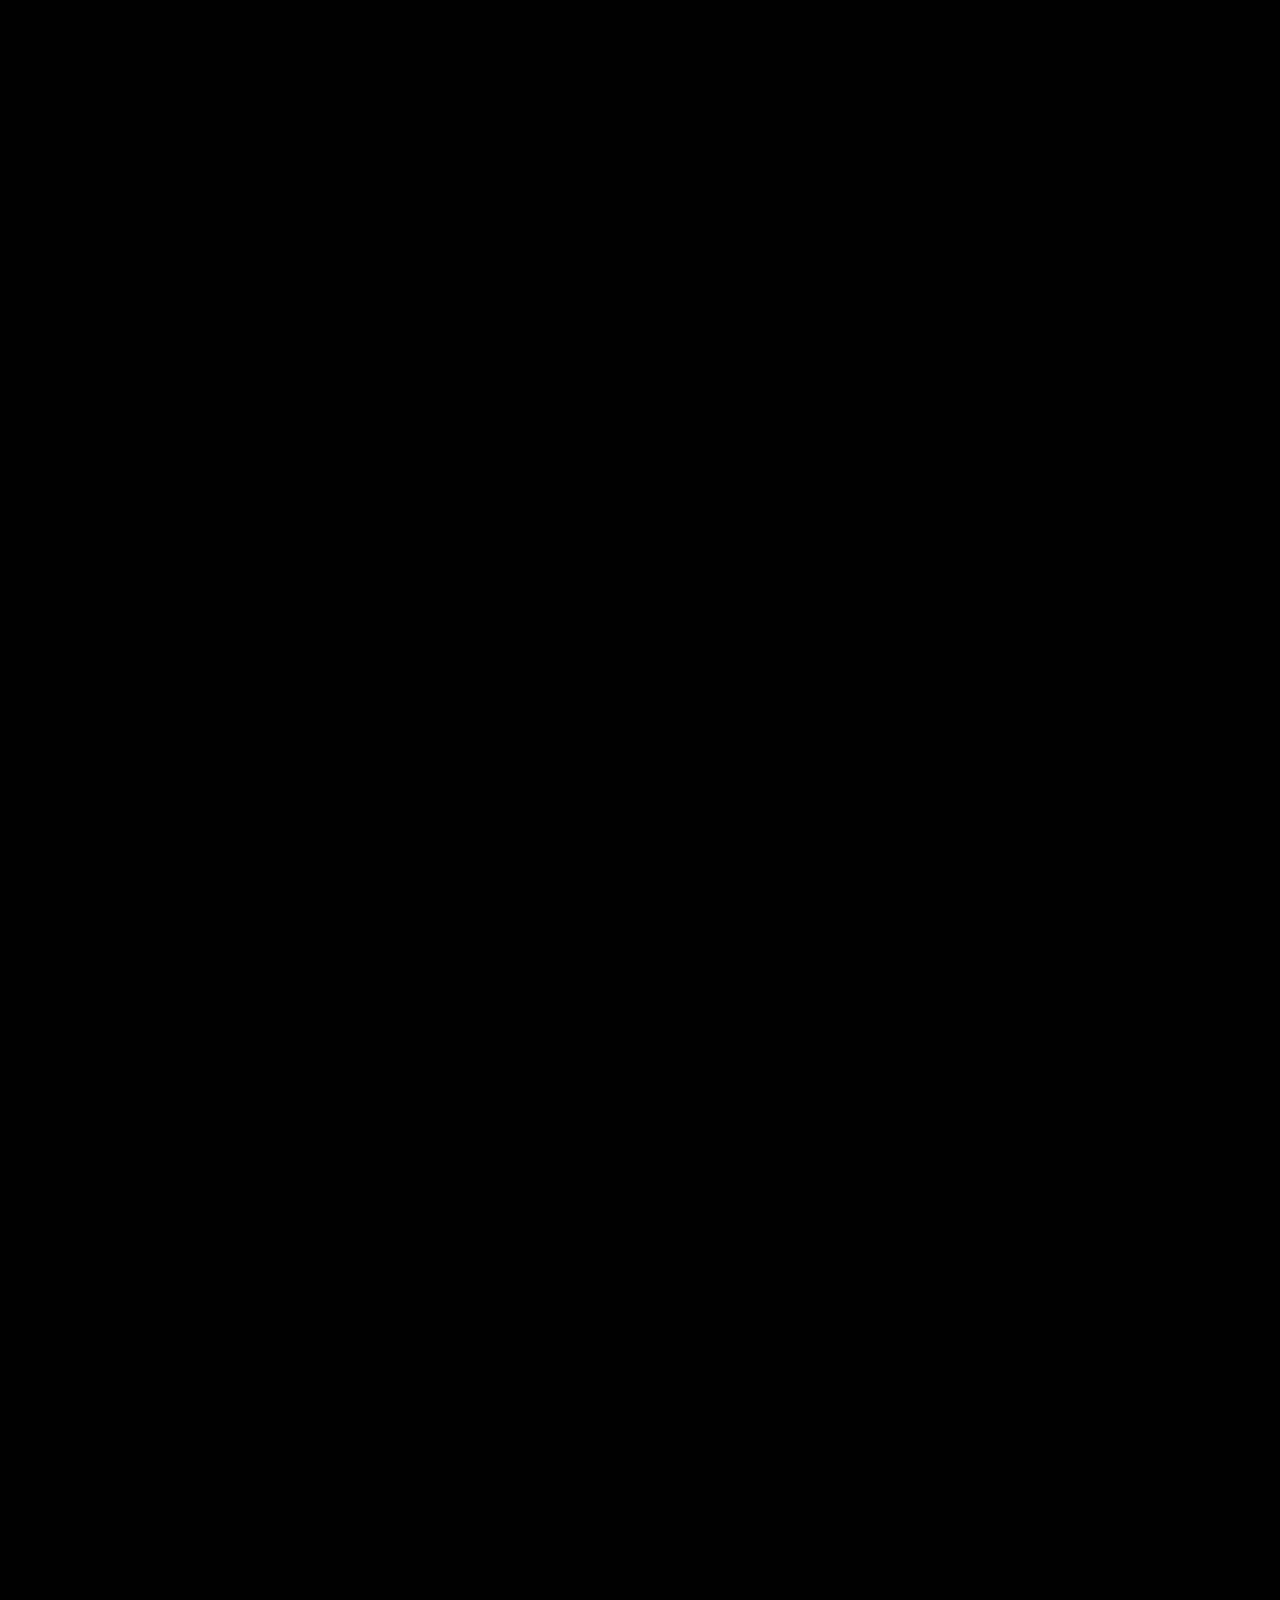
==== commit 548aadfa: "fix merge conflict" ====
--- a/index.html
+++ b/index.html
@@ -1,9 +1,15 @@
 <!DOCTYPE html>
+
 <html lang="en">
+
+<html>
+
+
 <head>
 
 <meta charset="UTF-8">
 <meta name="viewport" content="width=device-width, initial-scale=1.0">
+
 
 <title>Pavithra | Portfolio</title>
 
@@ -255,41 +261,21 @@
 
 </style>
 
+<title>Pavithra Portfolio</title>
+
+<link rel="stylesheet" href="style.css">
+
+
 </head>
 
 <body>
 
-<nav>
-
-<h2>Pavithra</h2>
-
-<div>
-
-<a href="#about" id="navAbout">About</a>
-<a href="#experience" id="navExp">Experience</a>
-<a href="#education" id="navEdu">Education</a>
-<a href="#skills" id="navSkills">Skills</a>
-<a href="#projects" id="navProjects">Projects</a>
-<a href="#contact" id="navContact">Contact</a>
-<a href="#references" id="navRef">References</a>
-
-</div>
-
-<div class="lang">
-
-<button id="theme-toggle">🌙</button>
-
-</div>
-
-</nav>
-
-<section class="hero">
-
-<img src="profile.jpg" alt="Profile Photo" class="profile-pic">
-
-<div class="hero-content">
-
-<h1>I. Pavithra</h1>
+<canvas id="particles"></canvas>
+
+<header>
+<img src="images/profile.jpg" alt="Pavithra Photo" class="profile">
+
+<h1>I. PAVITHRA</h1>
 
 <h3>Data Analyst | Python Developer | QA Engineer</h3>
 
@@ -298,6 +284,7 @@
 </p>
 
 <p>
+
 LinkedIn: Your LinkedIn Profile | GitHub: Your GitHub Profile
 </p>
 
@@ -325,9 +312,90 @@
 
 <p id="exp2"></p>
 
-</div>
-
-</section>
+<a href="https://www.linkedin.com/in/pavithra-ilanheeran-70736b3b7" target="_blank">LinkedIn</a> |
+<a href="https://github.com/pavithrailanheeran2-glitch" target="_blank">GitHub</a>
+</p>
+
+<a href="cv/pavithra_cv.pdf" class="cvbtn" download>
+Download CV
+</a>
+
+</header>
+
+
+<section class="box">
+
+<h2>Professional Summary</h2>
+
+<p>
+
+Aspiring data professional with a strong foundation in Applied Mathematics and Computing. Skilled in data analysis, machine learning, and software development. Passionate about using data and technology to solve real-world problems and support data-driven decision-making.
+
+I completed my BSc in Applied Mathematics and Computing from the University of Jaffna with a Second Class (Lower Division) and have gained practical experience in QA engineering and Python development.
+
+</p>
+
+</section>
+
+
+<section class="box">
+
+<h2>Professional Experience</h2>
+
+<div class="timeline">
+
+<div class="timeline-item">
+
+<h3>QA Engineer</h3>
+
+<p>Sukan IT, Sri Lanka</p>
+
+<p>January 2026 – Present</p>
+
+<ul>
+
+<li>Conduct comprehensive software quality assurance testing to ensure product reliability</li>
+
+<li>Develop and maintain Python-based automation scripts for testing workflows</li>
+
+<li>Identify, document, and track software bugs through systematic testing procedures</li>
+
+<li>Collaborate closely with development teams to improve product quality and user experience</li>
+
+<li>Support testing initiatives for data-driven applications and analytics platforms</li>
+
+</ul>
+
+</div>
+
+
+<div class="timeline-item">
+
+<h3>Assistant Sales Manager</h3>
+
+<p>Union Assurance PLC, Vavuniya</p>
+
+<p>August 2025 – January 2026</p>
+
+<ul>
+
+<li>Managed sales operations and performance analytics for insurance products</li>
+
+<li>Conducted financial consultations and provided personalized client advisory services</li>
+
+<li>Developed and maintained strong customer relationships through effective communication</li>
+
+<li>Analyzed sales data to identify trends and optimize performance metrics</li>
+
+</ul>
+
+</div>
+
+
+</div>
+
+</section>
+
 
 <section id="education" class="section">
 
@@ -343,9 +411,116 @@
 
 <p id="edu2"></p>
 
-</div>
-
-</section>
+
+<section class="box">
+
+<h2>Education</h2>
+
+<h3>BSc Applied Mathematics and Computing</h3>
+
+<p>University of Jaffna</p>
+
+<p>October 2022 – July 2025</p>
+
+<p>Second Class (Lower Division)</p>
+
+<br>
+
+<h3>GCE Advanced Level</h3>
+
+<p>Vaddu Hindu College</p>
+
+<p>July 2018 – October 2021</p>
+
+</section>
+
+
+<section class="box">
+
+<h2>Technical Skills</h2>
+
+<h3>Programming Languages</h3>
+
+<p>Python</p>
+<div class="bar"><div class="python"></div></div>
+
+<p>R</p>
+<div class="bar"><div class="r"></div></div>
+
+<p>SQL</p>
+<div class="bar"><div class="sql"></div></div>
+
+<p>Java</p>
+<div class="bar"><div class="java"></div></div>
+
+<p>C++</p>
+<div class="bar"><div class="cpp"></div></div>
+
+<h3>Web Technologies</h3>
+
+<p>HTML | CSS | JavaScript | React | PHP</p>
+
+<h3>Data Science & AI</h3>
+
+<p>Machine Learning | Computer Vision | Artificial Intelligence | Data Visualization | Statistical Modeling</p>
+
+<h3>Tools & Platforms</h3>
+
+<p>GitHub | MySQL | Jupyter Notebook | VS Code</p>
+
+<h3>Quality Assurance</h3>
+
+<p>
+Manual Testing | Test Case Creation | Bug Tracking & Reporting | STLC | Functional Testing | Regression Testing | API Testing | Test Documentation
+</p>
+
+</section>
+
+
+<section class="box">
+
+<h2>Projects</h2>
+
+<div class="project">
+
+<h3>Women Security App (2025)</h3>
+
+<ul>
+
+<li>Developed a comprehensive mobile application for women's safety during emergencies</li>
+
+<li>Implemented one-tap SOS alerts, real-time GPS tracking, and automatic emergency messaging</li>
+
+<li>Integrated voice recording and location services for enhanced security features</li>
+
+<li>Technologies: Mobile Development, GPS Tracking, Emergency Notification Systems</li>
+
+</ul>
+
+</div>
+
+
+<div class="project">
+
+<h3>AI-Powered Smart Attendance System (2024)</h3>
+
+<ul>
+
+<li>Created an automated attendance verification system using AI and computer vision</li>
+
+<li>Implemented student counting algorithms and attendance sheet scanning capabilities</li>
+
+<li>Developed AI-based verification to detect discrepancies in attendance records</li>
+
+<li>Technologies: Python, Computer Vision, AI, Machine Learning</li>
+
+</ul>
+>>>>>>> pavithra-portfolio
+
+</div>
+
+</section>
+
 
 <section id="skills" class="section">
 
@@ -647,3 +822,58 @@
 
 </body>
 </html>
+
+
+<section class="box">
+
+<h2>Certifications & Training</h2>
+
+<p>Add your certifications or training here.</p>
+
+</section>
+
+
+<section class="box">
+
+<h2>Languages</h2>
+
+<p>English – Professional Working Proficiency</p>
+
+<p>Tamil – Native</p>
+
+</section>
+
+
+<section class="box">
+
+<h2>References</h2>
+
+<h4>Dr. Jeyemukam</h4>
+
+<p>Senior Lecturer, Vavuniya</p>
+
+<p>Email: jayamukan@gmail.com</p>
+
+
+
+</section>
+
+
+<section class="box">
+
+<h2>Contact</h2>
+
+<p>📍 Jaffna, Sri Lanka</p>
+
+<p>📞 +94 0750258505</p>
+
+<p>📧 ilanheeranpavithra@gmail.com</p>
+
+</section>
+
+
+<script src="script.js"></script>
+
+</body>
+</html>
+
--- a/style.css
+++ b/style.css
@@ -0,0 +1,140 @@
+body{
+margin:0;
+padding:0;
+}
+
+.profile{
+width:150px;
+height:150px;
+border-radius:50%;
+object-fit:cover;
+margin-top:0px;
+margin-bottom:10px;
+}
+
+canvas{
+position:fixed;
+top:0;
+left:0;
+z-index:-1;
+}
+header{
+text-align:center;
+padding-top:20px;
+padding-bottom:20px;
+}
+.profile{
+width:150px;
+height:150px;
+border-radius:50%;
+object-fit:cover;
+margin-bottom:15px;
+border:4px solid white;
+}
+body{
+
+font-family:Arial;
+background:black;
+color:white;
+margin:0;
+
+}
+
+header{
+
+text-align:center;
+padding:40px;
+
+}
+
+.box{
+
+background:#111;
+margin:30px;
+padding:30px;
+border-radius:10px;
+box-shadow:0 0 20px cyan;
+
+}
+
+.timeline{
+
+border-left:3px solid cyan;
+padding-left:20px;
+
+}
+
+.timeline-item{
+
+margin-bottom:30px;
+
+}
+
+.project{
+
+background:#1a1a1a;
+padding:20px;
+margin:20px;
+transition:0.3s;
+
+}
+
+.project:hover{
+
+transform:scale(1.05);
+box-shadow:0 0 20px cyan;
+
+}
+
+.bar{
+
+width:100%;
+height:10px;
+background:#333;
+
+}
+
+.python{width:90%;height:10px;background:cyan;}
+.r{width:70%;height:10px;background:cyan;}
+.sql{width:80%;height:10px;background:cyan;}
+.java{width:60%;height:10px;background:cyan;}
+.cpp{width:65%;height:10px;background:cyan;}
+
+.cvbtn{
+
+display:inline-block;
+margin-top:15px;
+padding:12px 25px;
+background:cyan;
+color:black;
+text-decoration:none;
+border-radius:5px;
+font-weight:bold;
+
+}
+
+form{
+
+display:flex;
+flex-direction:column;
+gap:15px;
+
+}
+
+input, textarea{
+
+padding:12px;
+border:none;
+border-radius:5px;
+
+}
+
+button{
+
+padding:12px;
+background:cyan;
+border:none;
+font-weight:bold;
+cursor:pointer;
+
+}
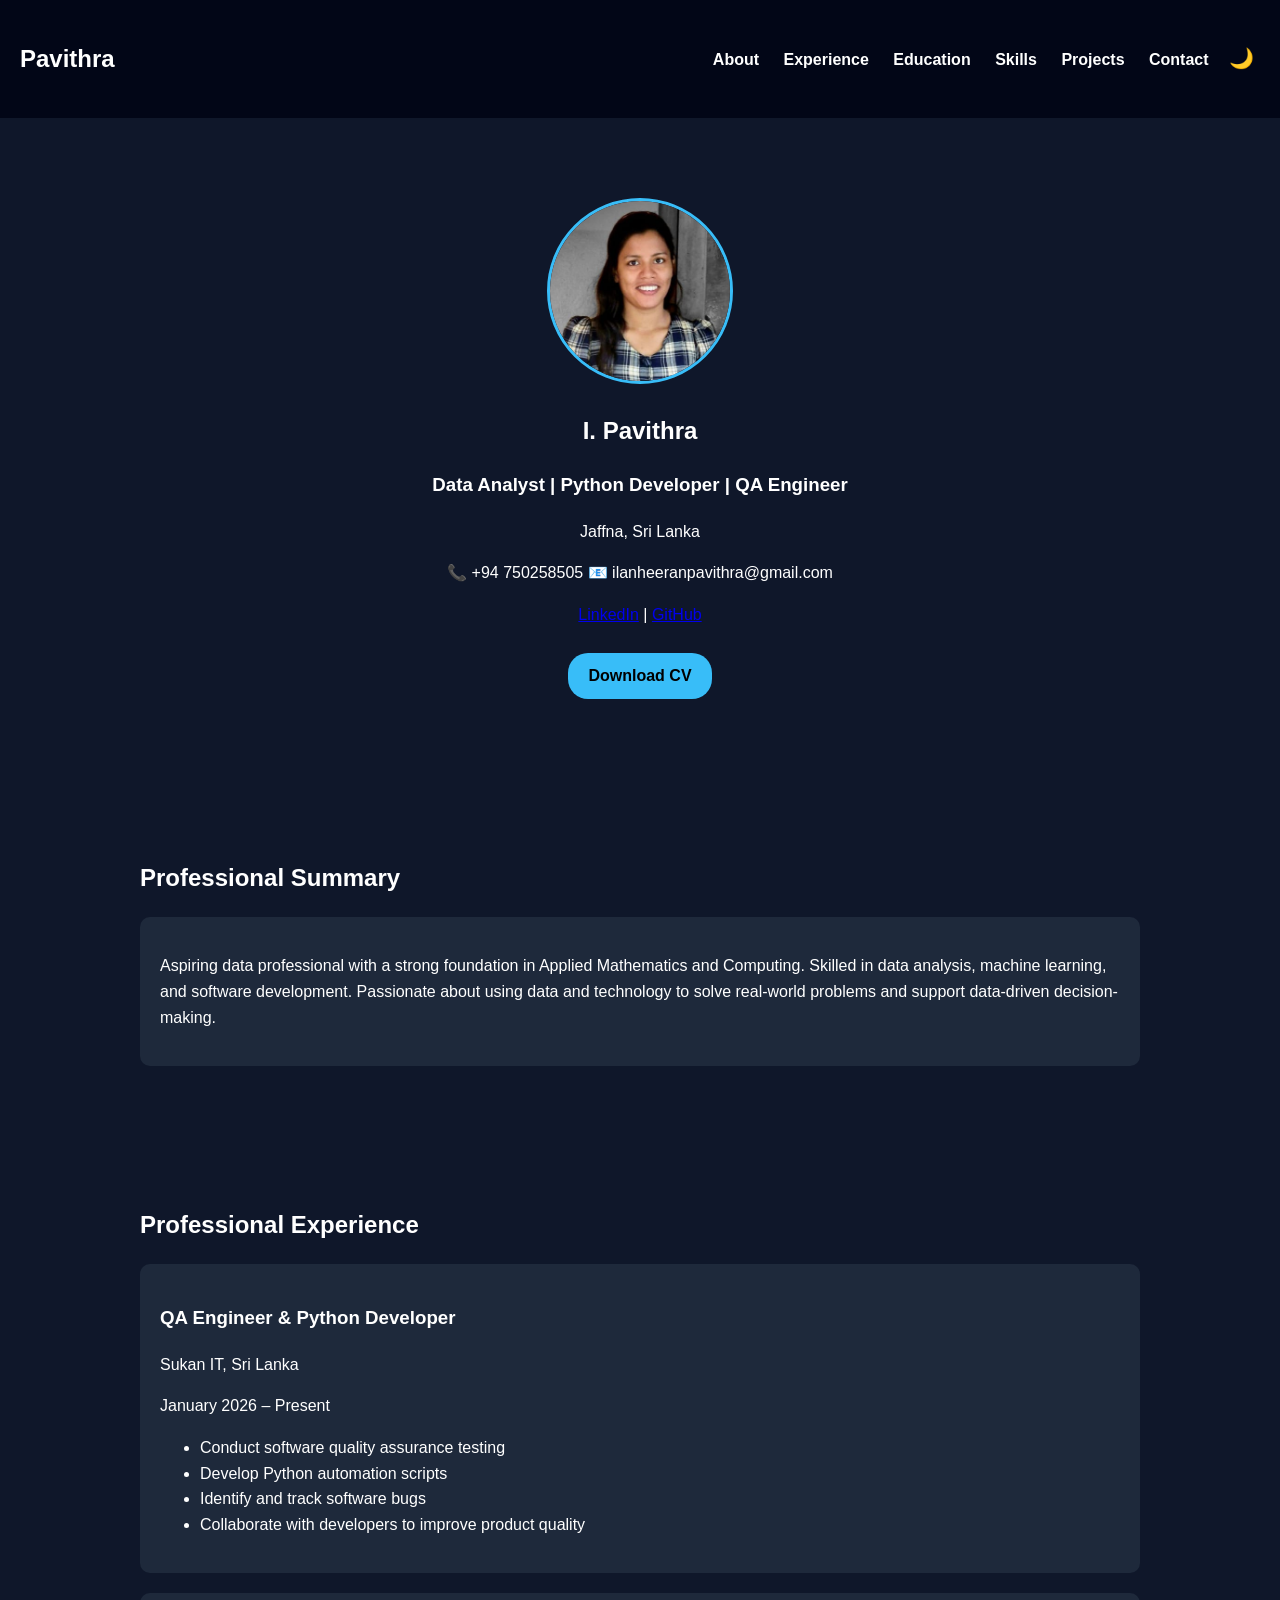
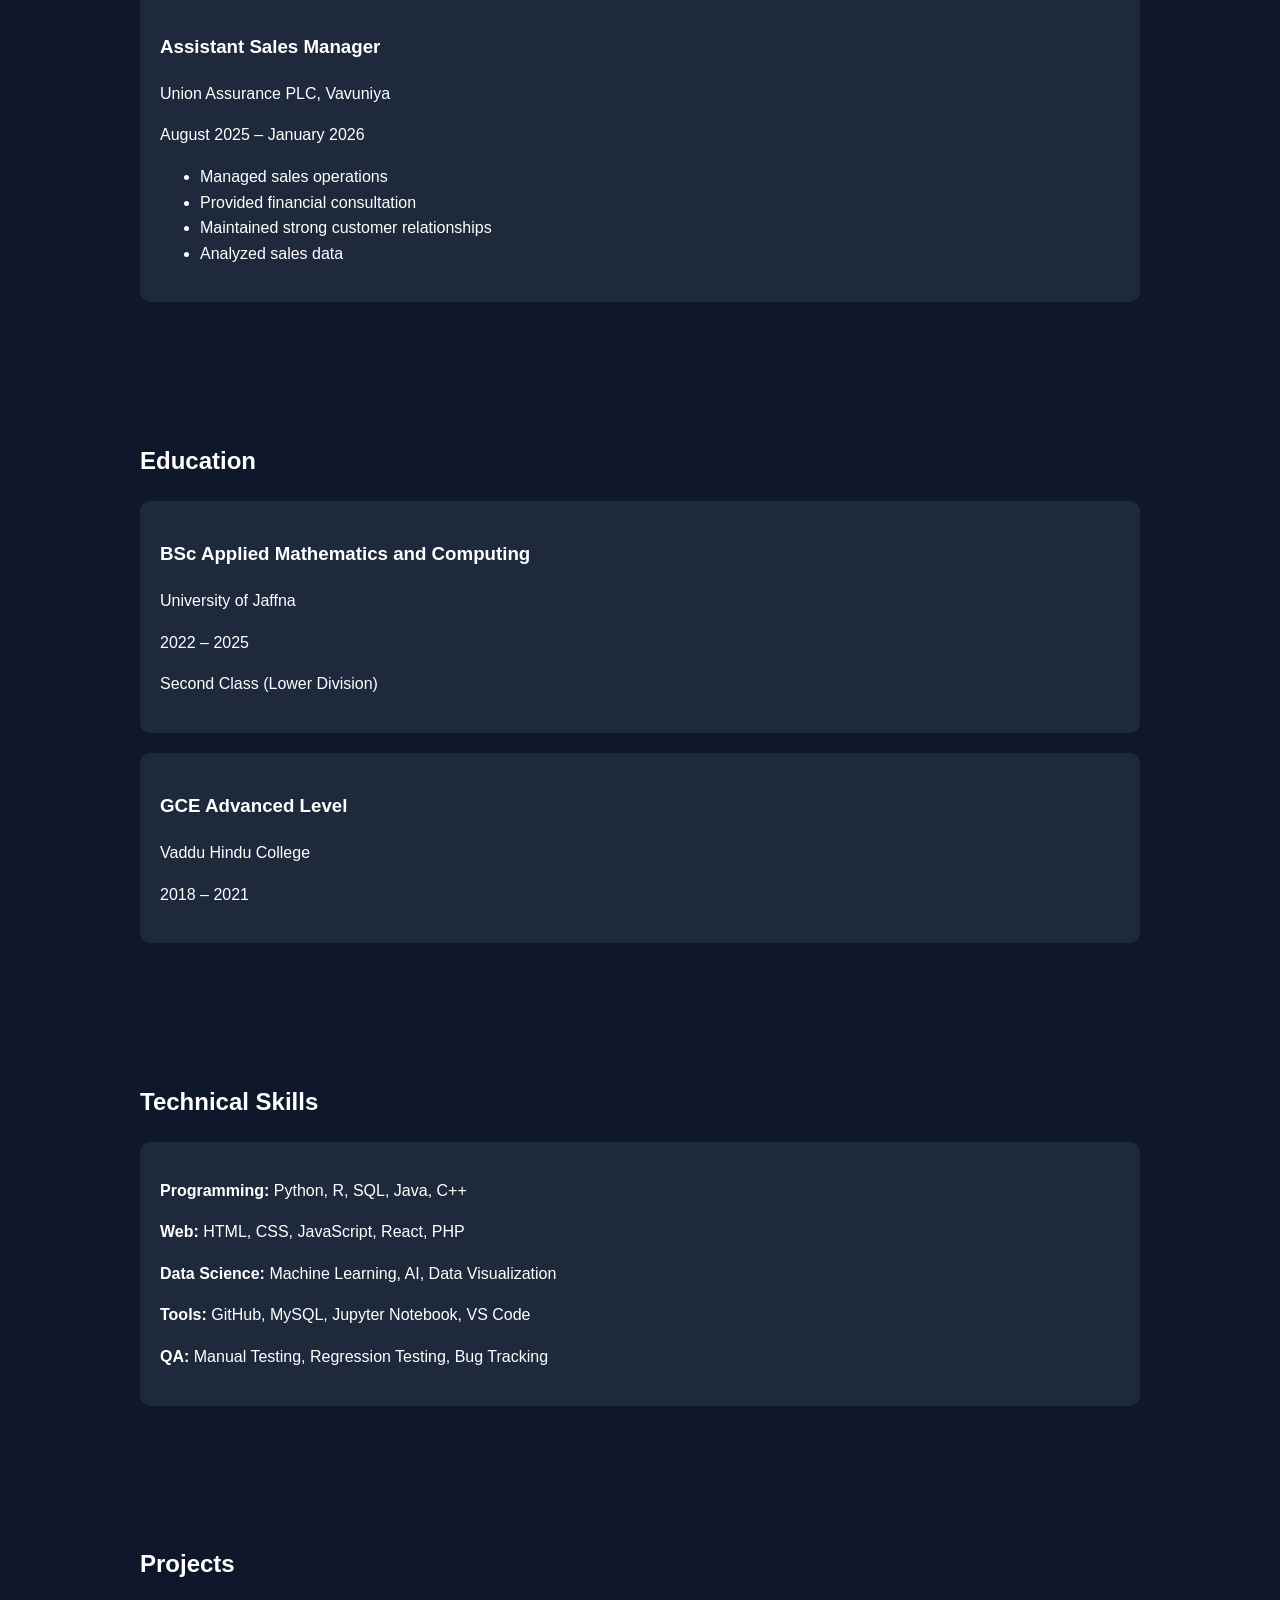
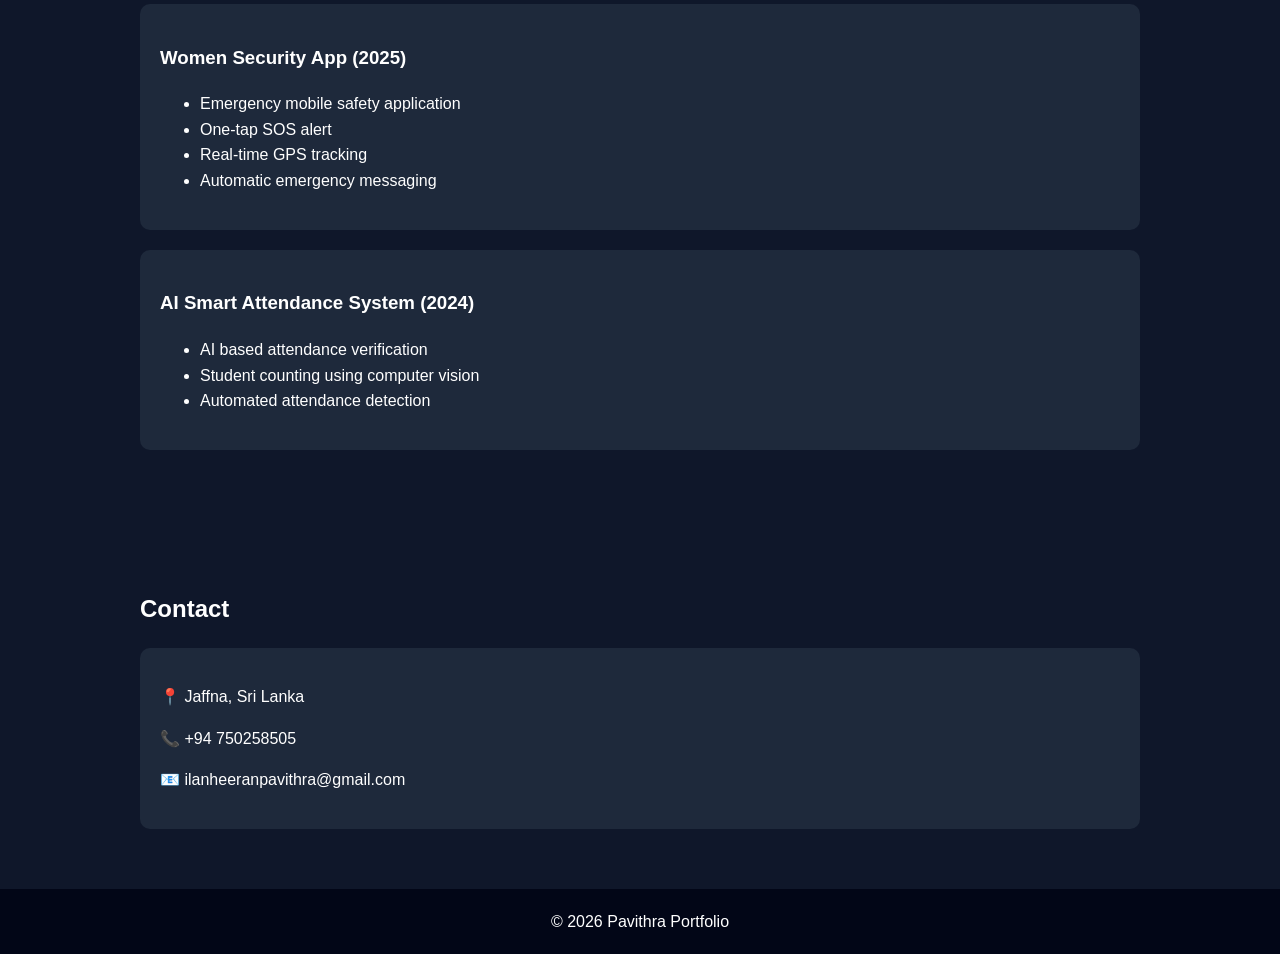
==== commit 057a3e7e: "final portfolio fix" ====
--- a/index.html
+++ b/index.html
@@ -1,47 +1,40 @@
 <!DOCTYPE html>
-
 <html lang="en">
-
-<html>
-
-
 <head>
-
 <meta charset="UTF-8">
 <meta name="viewport" content="width=device-width, initial-scale=1.0">
 
-
 <title>Pavithra | Portfolio</title>
 
 <style>
 
-:root {
-  --bg: #0f172a;
-  --text: white;
-  --nav-bg: #020617;
-  --card-bg: #1e293b;
-  --accent: #38bdf8;
-  --btn-bg: #38bdf8;
-  --btn-text: black;
-}
-
-.light-mode {
-  --bg: #f8fafc;
-  --text: #1e293b;
-  --nav-bg: #e2e8f0;
-  --card-bg: #f1f5f9;
-  --accent: #2563eb;
-  --btn-bg: #2563eb;
-  --btn-text: white;
+:root{
+--bg:#0f172a;
+--text:white;
+--nav-bg:#020617;
+--card-bg:#1e293b;
+--accent:#38bdf8;
+--btn-bg:#38bdf8;
+--btn-text:black;
+}
+
+.light-mode{
+--bg:#f8fafc;
+--text:#1e293b;
+--nav-bg:#e2e8f0;
+--card-bg:#f1f5f9;
+--accent:#2563eb;
+--btn-bg:#2563eb;
+--btn-text:white;
 }
 
 body{
+margin:0;
 font-family:Arial;
-margin:0;
 background:var(--bg);
 color:var(--text);
 line-height:1.6;
-transition: background 0.3s, color 0.3s;
+transition:0.3s;
 }
 
 nav{
@@ -52,13 +45,12 @@
 background:var(--nav-bg);
 position:sticky;
 top:0;
-transition: background 0.3s;
 }
 
 nav a{
 color:var(--text);
+margin:0 10px;
 text-decoration:none;
-margin:0 15px;
 font-weight:bold;
 }
 
@@ -66,48 +58,31 @@
 color:var(--accent);
 }
 
-.lang button{
-background:var(--btn-bg);
-color:var(--btn-text);
+#theme-toggle{
+background:none;
 border:none;
-padding:5px 10px;
-margin-left:5px;
+font-size:20px;
 cursor:pointer;
-border-radius:5px;
-font-weight:bold;
-transition: background 0.3s;
-}
-
-#theme-toggle {
-  background: none;
-  border: none;
-  font-size: 20px;
-  cursor: pointer;
-  margin-left: 10px;
+color:var(--text);
 }
 
 .hero{
-  padding:80px;
-  display: flex;
-  align-items: center;
-  justify-content: center;
-  gap: 40px;
-}
-
-.hero-content {
-  max-width: 600px;
-}
-
-.profile-pic {
-  width: 180px;
-  height: 180px;
-  border-radius: 50%;
-  object-fit: cover;
-  border: 3px solid var(--accent);
+padding:80px 20px;
+text-align:center;
+}
+
+.profile-pic{
+width:180px;
+height:180px;
+border-radius:50%;
+object-fit:cover;
+border:3px solid var(--accent);
 }
 
 .section{
-padding:60px;
+padding:60px 20px;
+max-width:1000px;
+margin:auto;
 }
 
 .card{
@@ -115,7 +90,6 @@
 padding:20px;
 margin-top:20px;
 border-radius:10px;
-transition: background 0.3s;
 }
 
 .btn{
@@ -125,228 +99,94 @@
 border-radius:20px;
 text-decoration:none;
 font-weight:bold;
+display:inline-block;
 margin-top:10px;
-display:inline-block;
-transition: background 0.3s, color 0.3s;
-}
-
-/* Animations */
-@keyframes fadeIn {
-  from {
-    opacity: 0;
-    transform: translateY(20px);
-  }
-  to {
-    opacity: 1;
-    transform: translateY(0);
-  }
-}
-
-@keyframes slideInLeft {
-  from {
-    opacity: 0;
-    transform: translateX(-50px);
-  }
-  to {
-    opacity: 1;
-    transform: translateX(0);
-  }
-}
-
-@keyframes slideInRight {
-  from {
-    opacity: 0;
-    transform: translateX(50px);
-  }
-  to {
-    opacity: 1;
-    transform: translateX(0);
-  }
-}
-
-@keyframes bounceIn {
-  0% {
-    opacity: 0;
-    transform: scale(0.3);
-  }
-  50% {
-    opacity: 1;
-    transform: scale(1.05);
-  }
-  70% {
-    transform: scale(0.9);
-  }
-  100% {
-    opacity: 1;
-    transform: scale(1);
-  }
-}
-
-.section {
-  opacity: 0;
-  transform: translateY(20px);
-  transition: opacity 0.6s ease, transform 0.6s ease;
-}
-
-.card {
-  opacity: 0;
-  transition: opacity 0.6s ease, transform 0.6s ease;
-}
-
-.card:nth-child(odd) {
-  transform: translateX(-50px);
-}
-
-.card:nth-child(even) {
-  transform: translateX(50px);
-}
-
-.hero {
-  opacity: 0;
-  transform: scale(0.8);
-  transition: opacity 1s ease, transform 1s ease;
-}
-
-.profile-pic {
-  opacity: 0;
-  transform: scale(0.5);
-  transition: opacity 1.5s ease, transform 1.5s ease;
-}
-
-.animate {
-  opacity: 1 !important;
-  transform: translateY(0) translateX(0) scale(1) !important;
 }
 
 footer{
 text-align:center;
 padding:20px;
 background:var(--nav-bg);
-transition: background 0.3s;
-}
-
-/* Mobile Responsive */
-@media (max-width: 768px) {
-  nav {
-    flex-direction: column;
-    padding: 10px;
-  }
-  nav h2 {
-    margin-bottom: 10px;
-  }
-  nav > div {
-    display: flex;
-    flex-wrap: wrap;
-    justify-content: center;
-    margin-bottom: 10px;
-  }
-  nav a {
-    margin: 5px 10px;
-  }
-  .lang {
-    display: flex;
-    justify-content: center;
-  }
-  .hero {
-    padding: 40px 20px;
-    text-align: center;
-  }
-  .section {
-    padding: 40px 20px;
-  }
-  .card {
-    padding: 15px;
-  }
+}
+
+@media(max-width:768px){
+.hero{
+padding:40px 10px;
+}
 }
 
 </style>
-
-<title>Pavithra Portfolio</title>
-
-<link rel="stylesheet" href="style.css">
-
-
 </head>
 
 <body>
 
-<canvas id="particles"></canvas>
-
-<header>
-<img src="images/profile.jpg" alt="Pavithra Photo" class="profile">
-
-<h1>I. PAVITHRA</h1>
+<nav>
+<h2>Pavithra</h2>
+
+<div>
+<a href="#about">About</a>
+<a href="#experience">Experience</a>
+<a href="#education">Education</a>
+<a href="#skills">Skills</a>
+<a href="#projects">Projects</a>
+<a href="#contact">Contact</a>
+
+<button id="theme-toggle">🌙</button>
+</div>
+</nav>
+
+<section class="hero">
+
+<img src="images/profile.jpg" class="profile-pic">
+
+<h1>I. Pavithra</h1>
 
 <h3>Data Analyst | Python Developer | QA Engineer</h3>
 
+<p>Jaffna, Sri Lanka</p>
+
 <p>
-Jaffna, Sri Lanka | +94 0750258505 | ilanheeranpavithra@gmail.com
+📞 +94 750258505  
+📧 ilanheeranpavithra@gmail.com
 </p>
 
 <p>
-
-LinkedIn: Your LinkedIn Profile | GitHub: Your GitHub Profile
-</p>
-
-<p id="summary"></p>
-
-</div>
-
-</section>
-
-<section id="experience" class="section">
-
-<h2 id="expTitle"></h2>
-
-<div class="card">
-
-<h3>QA Engineer & Python Developer</h3>
-
-<p id="exp1"></p>
-
-</div>
-
-<div class="card">
-
-<h3>Assistant Sales Manager</h3>
-
-<p id="exp2"></p>
 
 <a href="https://www.linkedin.com/in/pavithra-ilanheeran-70736b3b7" target="_blank">LinkedIn</a> |
 <a href="https://github.com/pavithrailanheeran2-glitch" target="_blank">GitHub</a>
+
 </p>
 
-<a href="cv/pavithra_cv.pdf" class="cvbtn" download>
-Download CV
-</a>
-
-</header>
-
-
-<section class="box">
+<a href="cv/pavithra_cv.pdf" class="btn" download>Download CV</a>
+
+</section>
+
+<section id="about" class="section">
 
 <h2>Professional Summary</h2>
 
+<div class="card">
+
 <p>
 
-Aspiring data professional with a strong foundation in Applied Mathematics and Computing. Skilled in data analysis, machine learning, and software development. Passionate about using data and technology to solve real-world problems and support data-driven decision-making.
-
-I completed my BSc in Applied Mathematics and Computing from the University of Jaffna with a Second Class (Lower Division) and have gained practical experience in QA engineering and Python development.
+Aspiring data professional with a strong foundation in Applied Mathematics and Computing.  
+Skilled in data analysis, machine learning, and software development.  
+
+Passionate about using data and technology to solve real-world problems and support data-driven decision-making.
 
 </p>
 
-</section>
-
-
-<section class="box">
+</div>
+
+</section>
+
+<section id="experience" class="section">
 
 <h2>Professional Experience</h2>
 
-<div class="timeline">
-
-<div class="timeline-item">
-
-<h3>QA Engineer</h3>
+<div class="card">
+
+<h3>QA Engineer & Python Developer</h3>
 
 <p>Sukan IT, Sri Lanka</p>
 
@@ -354,22 +194,19 @@
 
 <ul>
 
-<li>Conduct comprehensive software quality assurance testing to ensure product reliability</li>
-
-<li>Develop and maintain Python-based automation scripts for testing workflows</li>
-
-<li>Identify, document, and track software bugs through systematic testing procedures</li>
-
-<li>Collaborate closely with development teams to improve product quality and user experience</li>
-
-<li>Support testing initiatives for data-driven applications and analytics platforms</li>
+<li>Conduct software quality assurance testing</li>
+
+<li>Develop Python automation scripts</li>
+
+<li>Identify and track software bugs</li>
+
+<li>Collaborate with developers to improve product quality</li>
 
 </ul>
 
 </div>
 
-
-<div class="timeline-item">
+<div class="card">
 
 <h3>Assistant Sales Manager</h3>
 
@@ -379,214 +216,123 @@
 
 <ul>
 
-<li>Managed sales operations and performance analytics for insurance products</li>
-
-<li>Conducted financial consultations and provided personalized client advisory services</li>
-
-<li>Developed and maintained strong customer relationships through effective communication</li>
-
-<li>Analyzed sales data to identify trends and optimize performance metrics</li>
+<li>Managed sales operations</li>
+
+<li>Provided financial consultation</li>
+
+<li>Maintained strong customer relationships</li>
+
+<li>Analyzed sales data</li>
 
 </ul>
 
 </div>
 
-
-</div>
-
-</section>
-
+</section>
 
 <section id="education" class="section">
 
-<h2 id="eduTitle"></h2>
-
-<div class="card">
-
-<p id="edu1"></p>
-
-</div>
-
-<div class="card">
-
-<p id="edu2"></p>
-
-
-<section class="box">
-
 <h2>Education</h2>
 
+<div class="card">
+
 <h3>BSc Applied Mathematics and Computing</h3>
 
 <p>University of Jaffna</p>
 
-<p>October 2022 – July 2025</p>
+<p>2022 – 2025</p>
 
 <p>Second Class (Lower Division)</p>
 
-<br>
+</div>
+
+<div class="card">
 
 <h3>GCE Advanced Level</h3>
 
 <p>Vaddu Hindu College</p>
 
-<p>July 2018 – October 2021</p>
-
-</section>
-
-
-<section class="box">
+<p>2018 – 2021</p>
+
+</div>
+
+</section>
+
+<section id="skills" class="section">
 
 <h2>Technical Skills</h2>
 
-<h3>Programming Languages</h3>
-
-<p>Python</p>
-<div class="bar"><div class="python"></div></div>
-
-<p>R</p>
-<div class="bar"><div class="r"></div></div>
-
-<p>SQL</p>
-<div class="bar"><div class="sql"></div></div>
-
-<p>Java</p>
-<div class="bar"><div class="java"></div></div>
-
-<p>C++</p>
-<div class="bar"><div class="cpp"></div></div>
-
-<h3>Web Technologies</h3>
-
-<p>HTML | CSS | JavaScript | React | PHP</p>
-
-<h3>Data Science & AI</h3>
-
-<p>Machine Learning | Computer Vision | Artificial Intelligence | Data Visualization | Statistical Modeling</p>
-
-<h3>Tools & Platforms</h3>
-
-<p>GitHub | MySQL | Jupyter Notebook | VS Code</p>
-
-<h3>Quality Assurance</h3>
-
-<p>
-Manual Testing | Test Case Creation | Bug Tracking & Reporting | STLC | Functional Testing | Regression Testing | API Testing | Test Documentation
-</p>
-
-</section>
-
-
-<section class="box">
+<div class="card">
+
+<p><b>Programming:</b> Python, R, SQL, Java, C++</p>
+
+<p><b>Web:</b> HTML, CSS, JavaScript, React, PHP</p>
+
+<p><b>Data Science:</b> Machine Learning, AI, Data Visualization</p>
+
+<p><b>Tools:</b> GitHub, MySQL, Jupyter Notebook, VS Code</p>
+
+<p><b>QA:</b> Manual Testing, Regression Testing, Bug Tracking</p>
+
+</div>
+
+</section>
+
+<section id="projects" class="section">
 
 <h2>Projects</h2>
 
-<div class="project">
+<div class="card">
 
 <h3>Women Security App (2025)</h3>
 
 <ul>
 
-<li>Developed a comprehensive mobile application for women's safety during emergencies</li>
-
-<li>Implemented one-tap SOS alerts, real-time GPS tracking, and automatic emergency messaging</li>
-
-<li>Integrated voice recording and location services for enhanced security features</li>
-
-<li>Technologies: Mobile Development, GPS Tracking, Emergency Notification Systems</li>
+<li>Emergency mobile safety application</li>
+
+<li>One-tap SOS alert</li>
+
+<li>Real-time GPS tracking</li>
+
+<li>Automatic emergency messaging</li>
 
 </ul>
 
 </div>
 
-
-<div class="project">
-
-<h3>AI-Powered Smart Attendance System (2024)</h3>
+<div class="card">
+
+<h3>AI Smart Attendance System (2024)</h3>
 
 <ul>
 
-<li>Created an automated attendance verification system using AI and computer vision</li>
-
-<li>Implemented student counting algorithms and attendance sheet scanning capabilities</li>
-
-<li>Developed AI-based verification to detect discrepancies in attendance records</li>
-
-<li>Technologies: Python, Computer Vision, AI, Machine Learning</li>
+<li>AI based attendance verification</li>
+
+<li>Student counting using computer vision</li>
+
+<li>Automated attendance detection</li>
 
 </ul>
->>>>>>> pavithra-portfolio
-
-</div>
-
-</section>
-
-
-<section id="skills" class="section">
-
-<h2 id="skillsTitle"></h2>
-
-<div class="card" id="skillsText"></div>
-
-</section>
-
-<section id="projects" class="section">
-
-<h2 id="projectsTitle"></h2>
-
-<div class="card">
-
-<h3>Women Security App</h3>
-
-<p id="project1"></p>
-
-</div>
-
-<div class="card">
-
-<h3>AI Smart Attendance System</h3>
-
-<p id="project2"></p>
-
-</div>
-
-</section>
-
-<div style="display: flex; gap: 20px;">
-
-<section id="contact" class="section" style="text-align: right; flex: 1;">
-
-<h2 id="contactTitle"></h2>
-
-<div class="card">
-
-<p>Email: <a href="mailto:ilanheeranpavithra@gmail.com" style="color:#10b981;">ilanheeranpavithra@gmail.com</a></p>
-
-<p>Phone: +94 0750258505</p>
-
-<p>Location: Jaffna, Sri Lanka</p>
-
-</div>
-
-</section>
-
-<section id="references" class="section" style="flex: 1;">
-
-<h2>REFERENCES</h2>
-
-<div class="card">
-
-<h3>Dr. Jeyemukam</h3>
-
-<p>Senior Lecturer, Vavuniya</p>
-
-<p>Email: <a href="mailto:jayamukan@gmail.com" style="color:#10b981;">jayamukan@gmail.com</a></p>
-
-</div>
-
-</section>
-
-</div>
+
+</div>
+
+</section>
+
+<section id="contact" class="section">
+
+<h2>Contact</h2>
+
+<div class="card">
+
+<p>📍 Jaffna, Sri Lanka</p>
+
+<p>📞 +94 750258505</p>
+
+<p>📧 ilanheeranpavithra@gmail.com</p>
+
+</div>
+
+</section>
 
 <footer>
 
@@ -596,284 +342,25 @@
 
 <script>
 
-const data={
-
-en:{
-
-summary:`Aspiring data professional with a strong foundation in Applied Mathematics and Computing. Skilled in data analysis, machine learning, and software development. Passionate about using data and technology to solve real-world problems and support data-driven decision-making.`,
-
-expTitle:"Professional Experience",
-
-exp1:`Sukan IT, Sri Lanka (Jan 2026 – Present)
-<ul>
-<li>Conduct comprehensive software testing including functional, regression, and performance testing</li>
-<li>Develop and maintain Python automation scripts for test cases and data processing</li>
-<li>Track and manage bugs using JIRA, ensuring timely resolution and quality improvements</li>
-<li>Collaborate with cross-functional teams including developers and product managers to enhance product quality</li>
-<li>Participate in agile development processes and contribute to continuous integration practices</li>
-</ul>`,
-
-exp2:`Union Assurance PLC, Vavuniya, Sri Lanka
-August 2025 – January 2026
-<ul>
-<li>Managed sales operations and performance analytics for insurance products</li>
-<li>Conducted financial consultations and provided personalized client advisory services</li>
-<li>Developed and maintained strong customer relationships through effective communication</li>
-<li>Analyzed sales data to identify trends and optimize performance metrics</li>
-</ul>`,
-
-eduTitle:"Education",
-
-edu1:`Bachelor of Science in Applied Mathematics and Computing<br>
-University of Jaffna, Sri Lanka<br>
-October 2022 – July 2025 (Expected)<br>
-Focus Areas: Data Analytics, Statistics, Machine Learning, Linear Algebra, Optimization, Programming, Data Science<br>
-2nd lower class`,
-
-edu2:`GCE Advanced Level (Physical Science Stream)<br>
-Vaddu Hindu College, Vaddukoddai, Sri Lanka<br>
-July 2018 – October 2021`,
-
-skillsTitle:"Technical Skills",
-
-skills:`<h4>Programming Languages:</h4><p>Python, R, SQL, Java, C++</p>
-
-<h4>Web Technologies:</h4><p>HTML, CSS, JavaScript, React, PHP</p>
-
-<h4>Data Science & AI:</h4><p>Machine Learning, Computer Vision, Artificial Intelligence, Data Visualization, Statistical Modeling</p>
-
-<h4>Tools & Platforms:</h4><p>GitHub, MySQL, Jupyter Notebook, VS Code</p>
-
-<h4>Quality Assurance:</h4><p>Manual Testing, Test Case Creation, Bug Tracking, STLC, Functional Testing, Regression Testing, API Testing</p>`,
-
-projectsTitle:"Projects",
-
-project1:`2025<br>
-<ul>
-<li>Developed a comprehensive mobile application for women's safety during emergencies</li>
-<li>Implemented one-tap SOS alerts, real-time GPS tracking, and automatic emergency messaging</li>
-<li>Integrated voice recording and location services for enhanced security features</li>
-<li>Technologies: Mobile Development, GPS Tracking, Emergency Notification Systems</li>
-</ul>`,
-
-project2:`2024<br>
-<ul>
-<li>Created an automated attendance verification system using AI and computer vision</li>
-<li>Implemented student counting algorithms and attendance sheet scanning capabilities</li>
-<li>Developed AI-based verification to detect discrepancies in attendance</li>
-</ul>`,
-
-contactTitle:"Contact"
-
-},
-
-ta:{
-
-summary:`Applied Mathematics மற்றும் Computing துறையில் வலுவான அடிப்படை கொண்ட data professional ஆக விரும்புகிறேன்.`,
-
-expTitle:"வேலை அனுபவம்",
-
-exp1:`Sukan IT (2026 – தற்போது)
-<ul>
-<li>Software testing மற்றும் Python automation scripts உருவாக்கம்</li>
-</ul>`,
-
-exp2:`Union Assurance PLC (2025 – 2026)
-<ul>
-<li>Insurance sales management மற்றும் financial consultation</li>
-</ul>`,
-
-eduTitle:"கல்வி",
-
-edu1:`Applied Mathematics and Computing – University of Jaffna<br>
-Second Class (Lower Division)`,
-
-edu2:`GCE Advanced Level – Vaddu Hindu College`,
-
-skillsTitle:"தொழில்நுட்ப திறன்கள்",
-
-skills:`<h4>Programming:</h4><p>Python, R, SQL, Java, C++</p>
-
-<h4>Web:</h4><p>HTML, CSS, JavaScript, React</p>
-
-<h4>Data Science:</h4><p>Machine Learning, AI</p>
-
-<h4>Tools:</h4><p>GitHub, MySQL, VS Code</p>
-
-<h4>QA:</h4><p>Manual Testing, Regression Testing</p>`,
-
-projectsTitle:"திட்டங்கள்",
-
-project1:`2025<br>
-<ul>
-<li>பெண்கள் பாதுகாப்புக்கான mobile application</li>
-</ul>`,
-
-project2:`2024<br>
-<ul>
-<li>AI attendance verification system</li>
-</ul>`,
-
-contactTitle:"தொடர்பு"
-
-},
-
-si:{
-
-summary:`Applied Mathematics සහ Computing පදනමක් ඇති data professional කෙනෙකු වීමට කැමතියි.`,
-
-expTitle:"වෘත්තීය පළපුරුද්ද",
-
-exp1:`Sukan IT (2026 – Present)
-<ul>
-<li>Software testing සහ Python automation scripts</li>
-</ul>`,
-
-exp2:`Union Assurance PLC (2025 – 2026)
-<ul>
-<li>Insurance sales management</li>
-</ul>`,
-
-eduTitle:"අධ්‍යාපනය",
-
-edu1:`Applied Mathematics and Computing – University of Jaffna<br>
-Second Class (Lower Division)`,
-
-edu2:`GCE Advanced Level – Vaddu Hindu College`,
-
-skillsTitle:"තාක්ෂණික කුසලතා",
-
-skills:`<h4>Programming:</h4><p>Python, R, SQL</p>
-
-<h4>Web:</h4><p>HTML, CSS, JavaScript</p>
-
-<h4>Data Science:</h4><p>Machine Learning</p>
-
-<h4>Tools:</h4><p>GitHub, MySQL</p>`,
-
-projectsTitle:"ව්‍යාපෘති",
-
-project1:`2025<br>
-<ul>
-<li>Women safety mobile application</li>
-</ul>`,
-
-project2:`2024<br>
-<ul>
-<li>AI attendance system</li>
-</ul>`,
-
-contactTitle:"සම්බන්ධ වන්න"
-
-}
-
-}
-
-function setLang(lang){
-
-document.getElementById("summary").innerText=data[lang].summary
-document.getElementById("expTitle").innerText=data[lang].expTitle
-document.getElementById("exp1").innerHTML=data[lang].exp1
-document.getElementById("exp2").innerHTML=data[lang].exp2
-document.getElementById("eduTitle").innerText=data[lang].eduTitle
-document.getElementById("edu1").innerHTML=data[lang].edu1
-document.getElementById("edu2").innerHTML=data[lang].edu2
-document.getElementById("skillsTitle").innerText=data[lang].skillsTitle
-document.getElementById("skillsText").innerHTML=data[lang].skills
-document.getElementById("projectsTitle").innerText=data[lang].projectsTitle
-document.getElementById("project1").innerHTML=data[lang].project1
-document.getElementById("project2").innerHTML=data[lang].project2
-document.getElementById("contactTitle").innerText=data[lang].contactTitle
-
-}
-
-document.getElementById('theme-toggle').addEventListener('click', () => {
-  document.body.classList.toggle('light-mode');
-  const toggle = document.getElementById('theme-toggle');
-  if (document.body.classList.contains('light-mode')) {
-    toggle.textContent = '☀️';
-  } else {
-    toggle.textContent = '🌙';
-  }
-});
-
-setLang("en")
-
-// Scroll animations
-const observerOptions = {
-  threshold: 0.1,
-  rootMargin: '0px 0px -50px 0px'
-};
-
-const observer = new IntersectionObserver((entries) => {
-  entries.forEach(entry => {
-    if (entry.isIntersecting) {
-      entry.target.classList.add('animate');
-    }
-  });
-}, observerOptions);
-
-// Observe elements
-document.querySelectorAll('.section, .card, .hero, .profile-pic').forEach(el => {
-  observer.observe(el);
-});
+document.getElementById("theme-toggle").addEventListener("click",()=>{
+
+document.body.classList.toggle("light-mode")
+
+const btn=document.getElementById("theme-toggle")
+
+if(document.body.classList.contains("light-mode")){
+
+btn.textContent="☀️"
+
+}else{
+
+btn.textContent="🌙"
+
+}
+
+})
 
 </script>
 
 </body>
-</html>
-
-
-<section class="box">
-
-<h2>Certifications & Training</h2>
-
-<p>Add your certifications or training here.</p>
-
-</section>
-
-
-<section class="box">
-
-<h2>Languages</h2>
-
-<p>English – Professional Working Proficiency</p>
-
-<p>Tamil – Native</p>
-
-</section>
-
-
-<section class="box">
-
-<h2>References</h2>
-
-<h4>Dr. Jeyemukam</h4>
-
-<p>Senior Lecturer, Vavuniya</p>
-
-<p>Email: jayamukan@gmail.com</p>
-
-
-
-</section>
-
-
-<section class="box">
-
-<h2>Contact</h2>
-
-<p>📍 Jaffna, Sri Lanka</p>
-
-<p>📞 +94 0750258505</p>
-
-<p>📧 ilanheeranpavithra@gmail.com</p>
-
-</section>
-
-
-<script src="script.js"></script>
-
-</body>
-</html>
-
+</html>
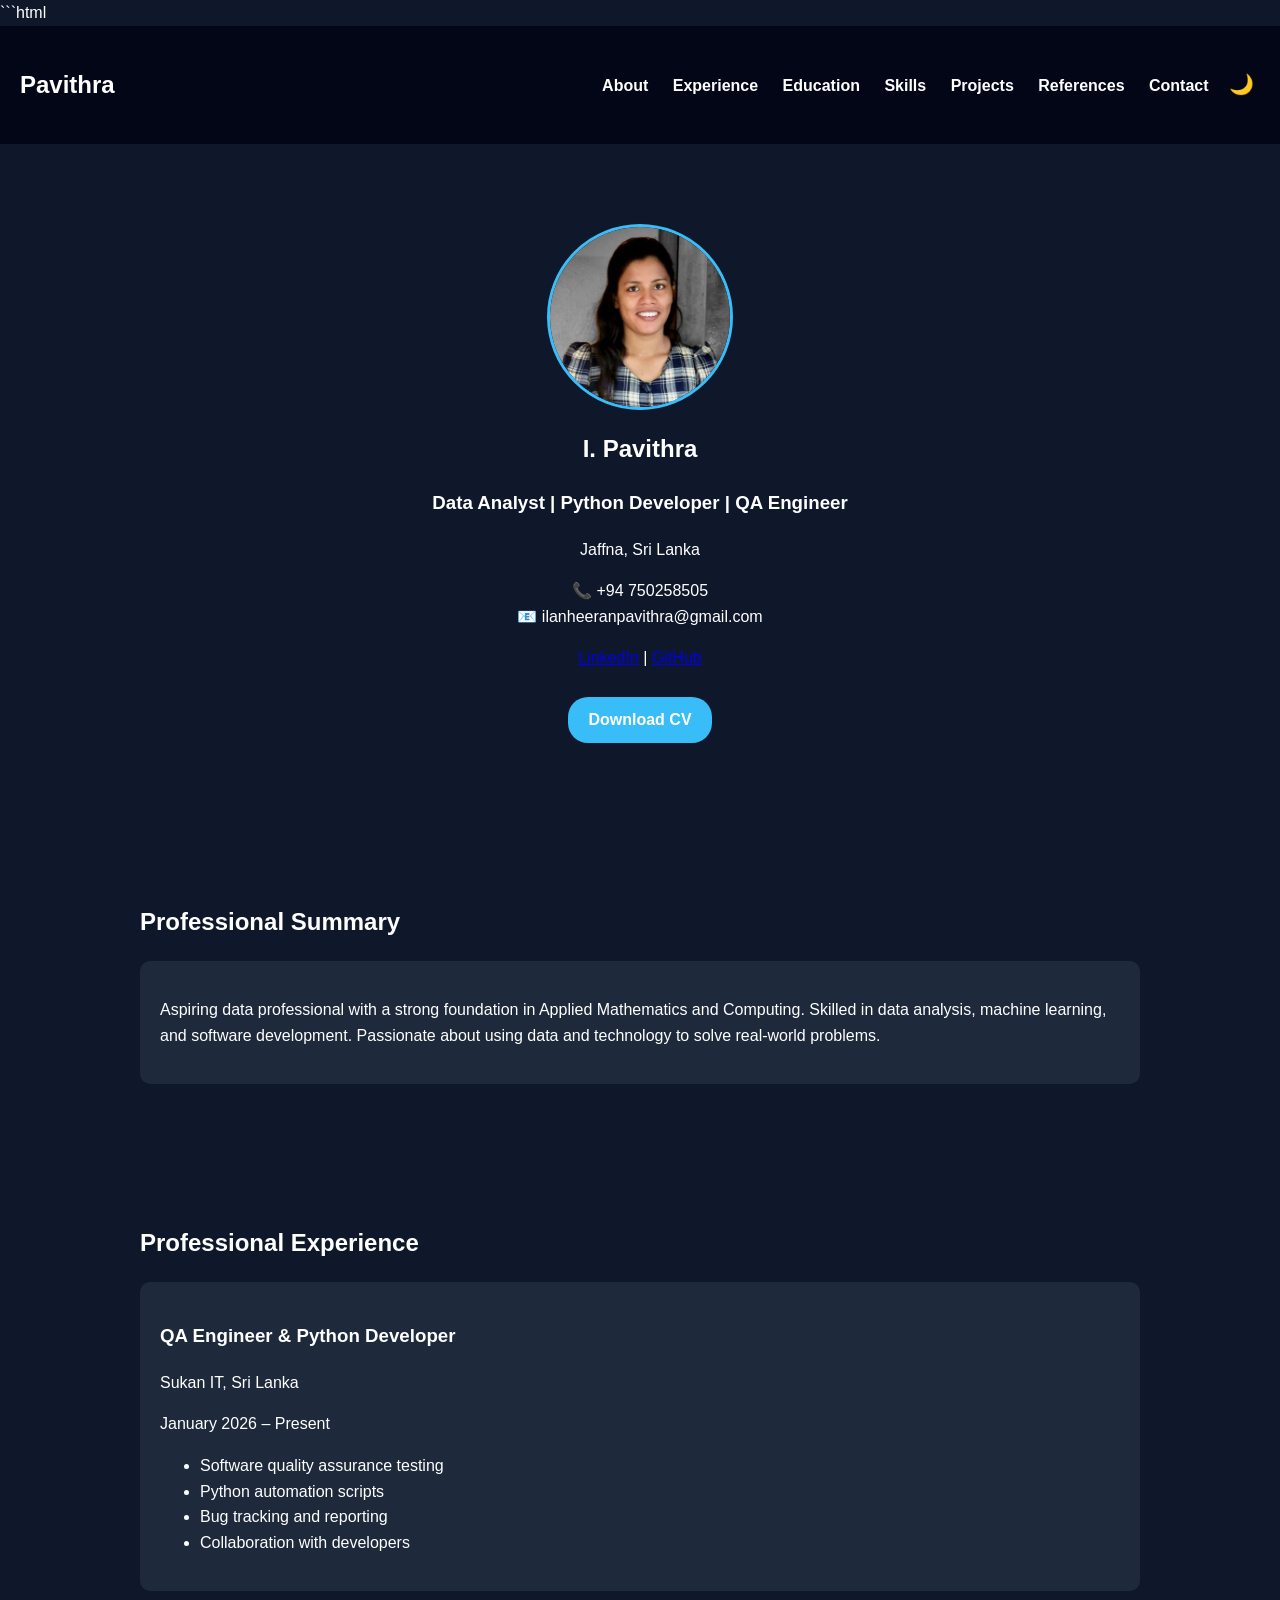
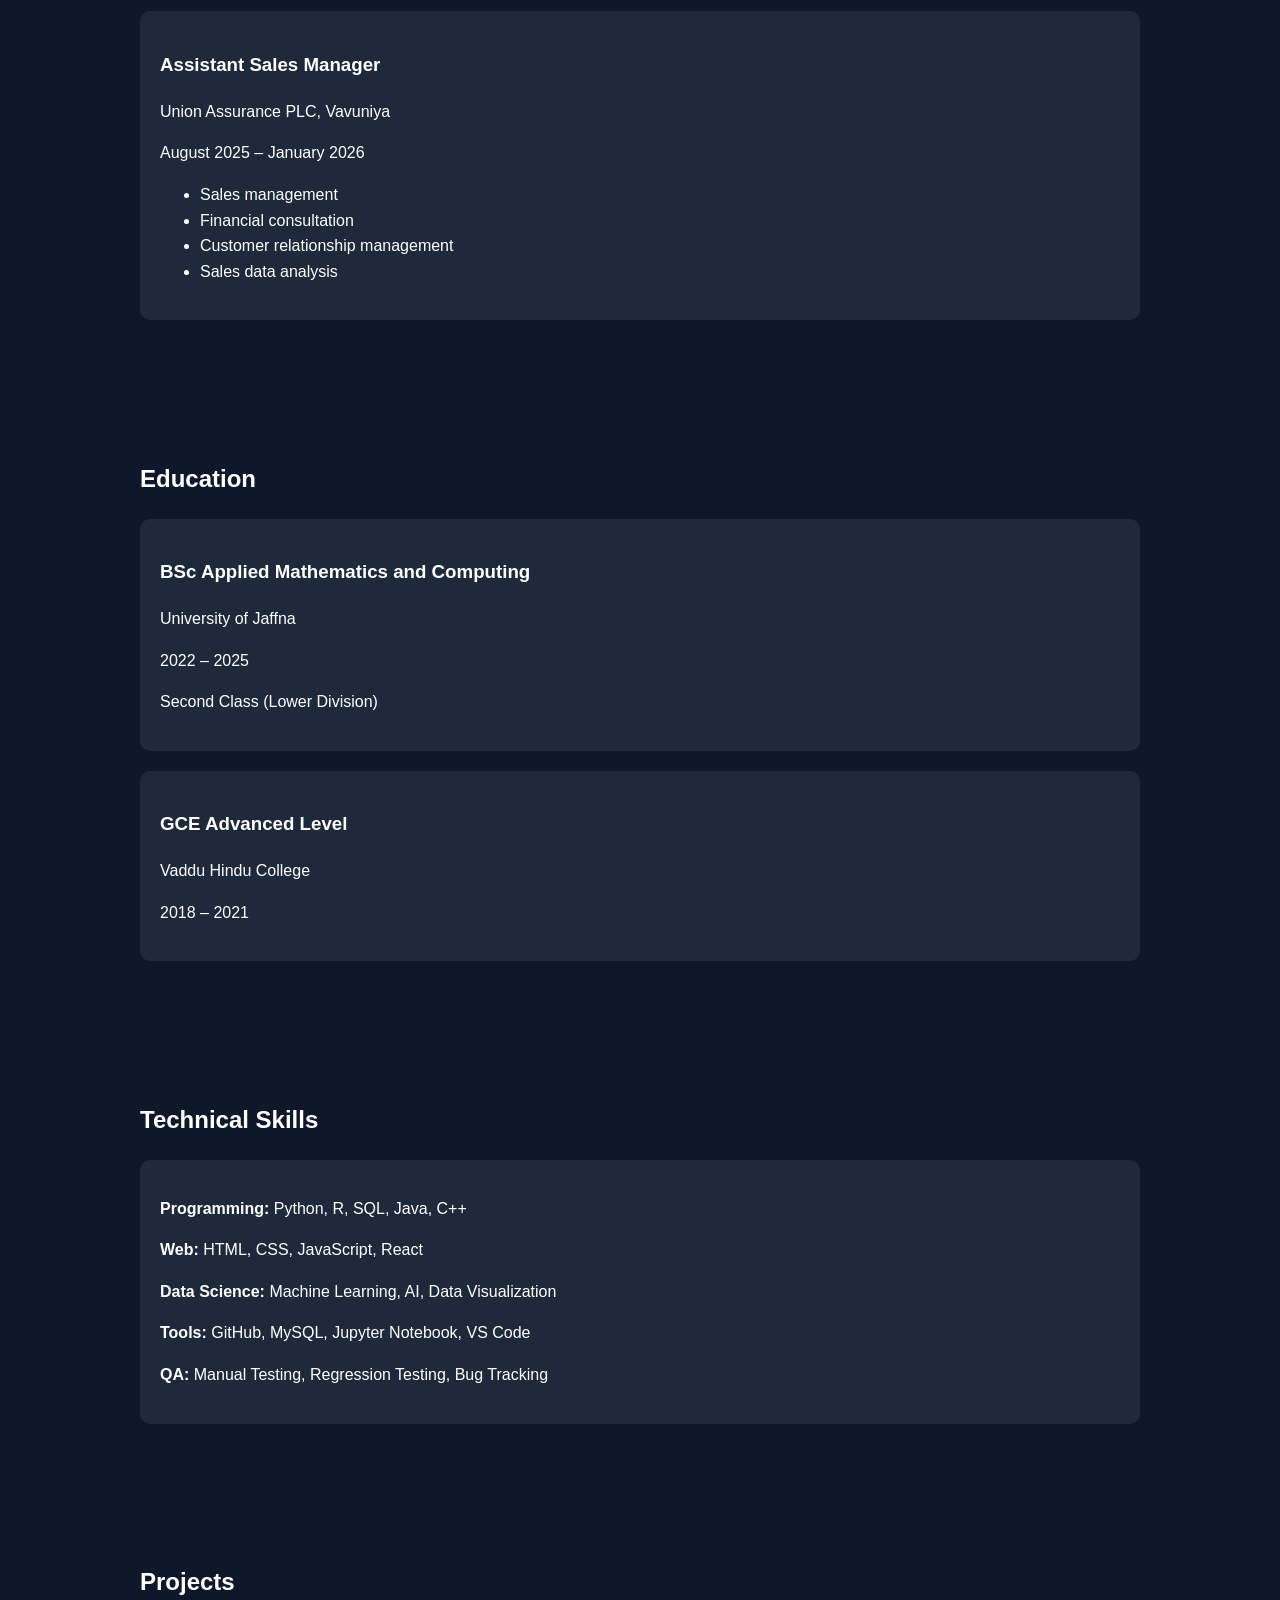
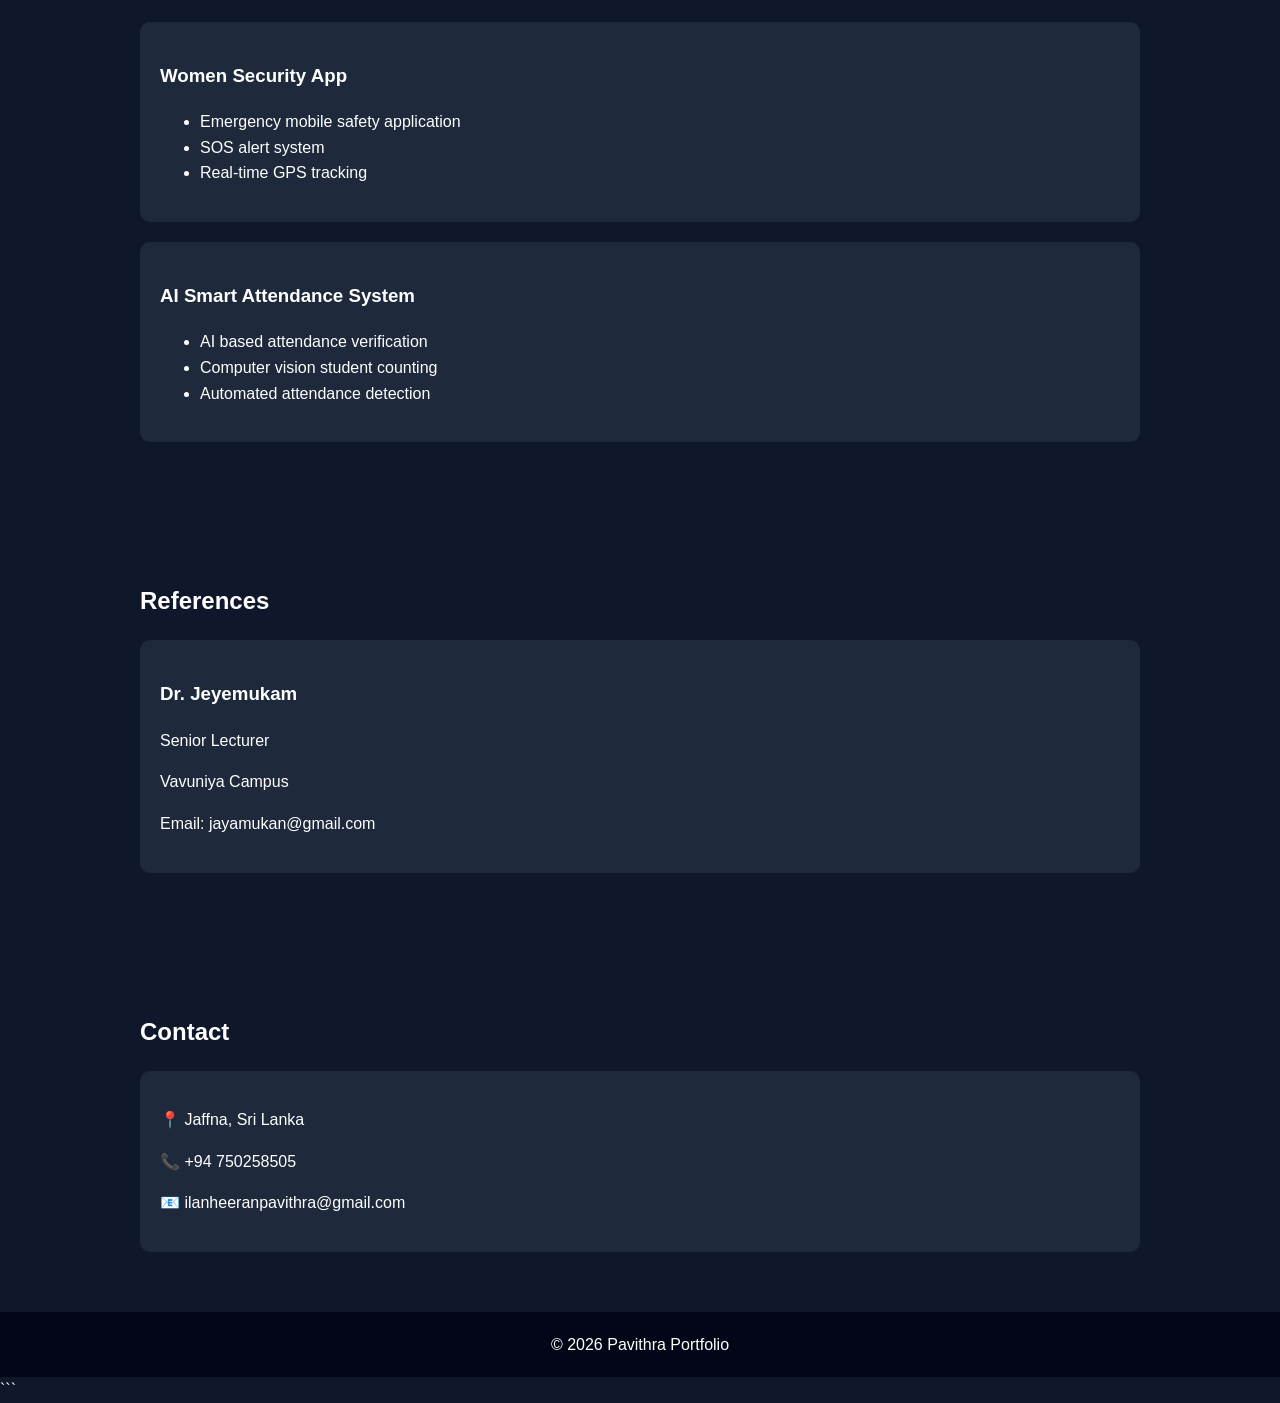
==== commit 5be3fb85: "final portfolio fix" ====
--- a/index.html
+++ b/index.html
@@ -1,5 +1,7 @@
+```html
 <!DOCTYPE html>
 <html lang="en">
+
 <head>
 <meta charset="UTF-8">
 <meta name="viewport" content="width=device-width, initial-scale=1.0">
@@ -14,8 +16,6 @@
 --nav-bg:#020617;
 --card-bg:#1e293b;
 --accent:#38bdf8;
---btn-bg:#38bdf8;
---btn-text:black;
 }
 
 .light-mode{
@@ -24,8 +24,6 @@
 --nav-bg:#e2e8f0;
 --card-bg:#f1f5f9;
 --accent:#2563eb;
---btn-bg:#2563eb;
---btn-text:white;
 }
 
 body{
@@ -93,8 +91,8 @@
 }
 
 .btn{
-background:var(--btn-bg);
-color:var(--btn-text);
+background:var(--accent);
+color:white;
 padding:10px 20px;
 border-radius:20px;
 text-decoration:none;
@@ -109,18 +107,13 @@
 background:var(--nav-bg);
 }
 
-@media(max-width:768px){
-.hero{
-padding:40px 10px;
-}
-}
-
 </style>
 </head>
 
 <body>
 
 <nav>
+
 <h2>Pavithra</h2>
 
 <div>
@@ -129,10 +122,13 @@
 <a href="#education">Education</a>
 <a href="#skills">Skills</a>
 <a href="#projects">Projects</a>
+<a href="#references">References</a>
 <a href="#contact">Contact</a>
 
 <button id="theme-toggle">🌙</button>
-</div>
+
+</div>
+
 </nav>
 
 <section class="hero">
@@ -146,7 +142,7 @@
 <p>Jaffna, Sri Lanka</p>
 
 <p>
-📞 +94 750258505  
+📞 +94 750258505 <br>
 📧 ilanheeranpavithra@gmail.com
 </p>
 
@@ -171,8 +167,7 @@
 
 Aspiring data professional with a strong foundation in Applied Mathematics and Computing.  
 Skilled in data analysis, machine learning, and software development.  
-
-Passionate about using data and technology to solve real-world problems and support data-driven decision-making.
+Passionate about using data and technology to solve real-world problems.
 
 </p>
 
@@ -194,13 +189,10 @@
 
 <ul>
 
-<li>Conduct software quality assurance testing</li>
-
-<li>Develop Python automation scripts</li>
-
-<li>Identify and track software bugs</li>
-
-<li>Collaborate with developers to improve product quality</li>
+<li>Software quality assurance testing</li>
+<li>Python automation scripts</li>
+<li>Bug tracking and reporting</li>
+<li>Collaboration with developers</li>
 
 </ul>
 
@@ -216,13 +208,10 @@
 
 <ul>
 
-<li>Managed sales operations</li>
-
-<li>Provided financial consultation</li>
-
-<li>Maintained strong customer relationships</li>
-
-<li>Analyzed sales data</li>
+<li>Sales management</li>
+<li>Financial consultation</li>
+<li>Customer relationship management</li>
+<li>Sales data analysis</li>
 
 </ul>
 
@@ -266,7 +255,7 @@
 
 <p><b>Programming:</b> Python, R, SQL, Java, C++</p>
 
-<p><b>Web:</b> HTML, CSS, JavaScript, React, PHP</p>
+<p><b>Web:</b> HTML, CSS, JavaScript, React</p>
 
 <p><b>Data Science:</b> Machine Learning, AI, Data Visualization</p>
 
@@ -284,40 +273,48 @@
 
 <div class="card">
 
-<h3>Women Security App (2025)</h3>
+<h3>Women Security App</h3>
 
 <ul>
-
 <li>Emergency mobile safety application</li>
-
-<li>One-tap SOS alert</li>
-
+<li>SOS alert system</li>
 <li>Real-time GPS tracking</li>
-
-<li>Automatic emergency messaging</li>
-
 </ul>
 
 </div>
 
 <div class="card">
 
-<h3>AI Smart Attendance System (2024)</h3>
+<h3>AI Smart Attendance System</h3>
 
 <ul>
-
 <li>AI based attendance verification</li>
-
-<li>Student counting using computer vision</li>
-
+<li>Computer vision student counting</li>
 <li>Automated attendance detection</li>
-
 </ul>
 
 </div>
 
 </section>
 
+<section id="references" class="section">
+
+<h2>References</h2>
+
+<div class="card">
+
+<h3>Dr. Jeyemukam</h3>
+
+<p>Senior Lecturer</p>
+
+<p>Vavuniya Campus</p>
+
+<p>Email: jayamukan@gmail.com</p>
+
+</div>
+
+</section>
+
 <section id="contact" class="section">
 
 <h2>Contact</h2>
@@ -363,4 +360,5 @@
 </script>
 
 </body>
-</html>+</html>
+```
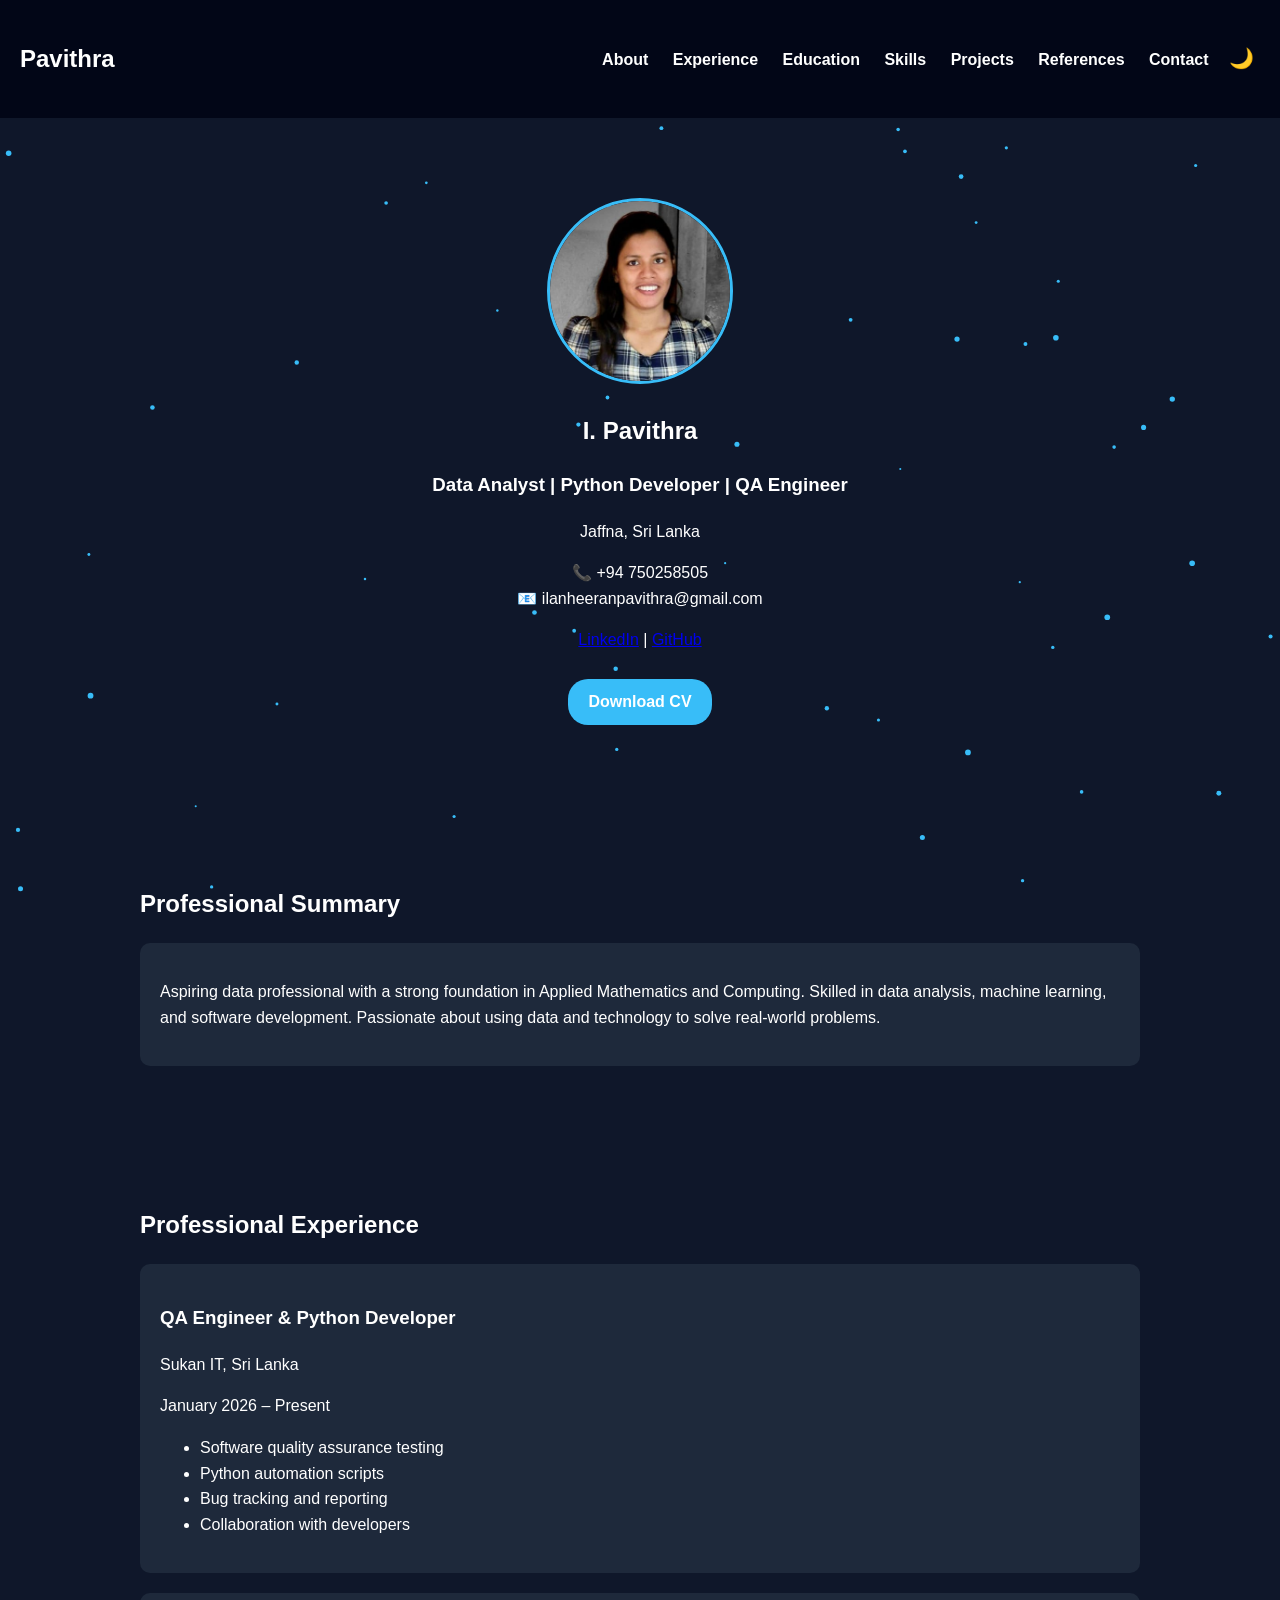
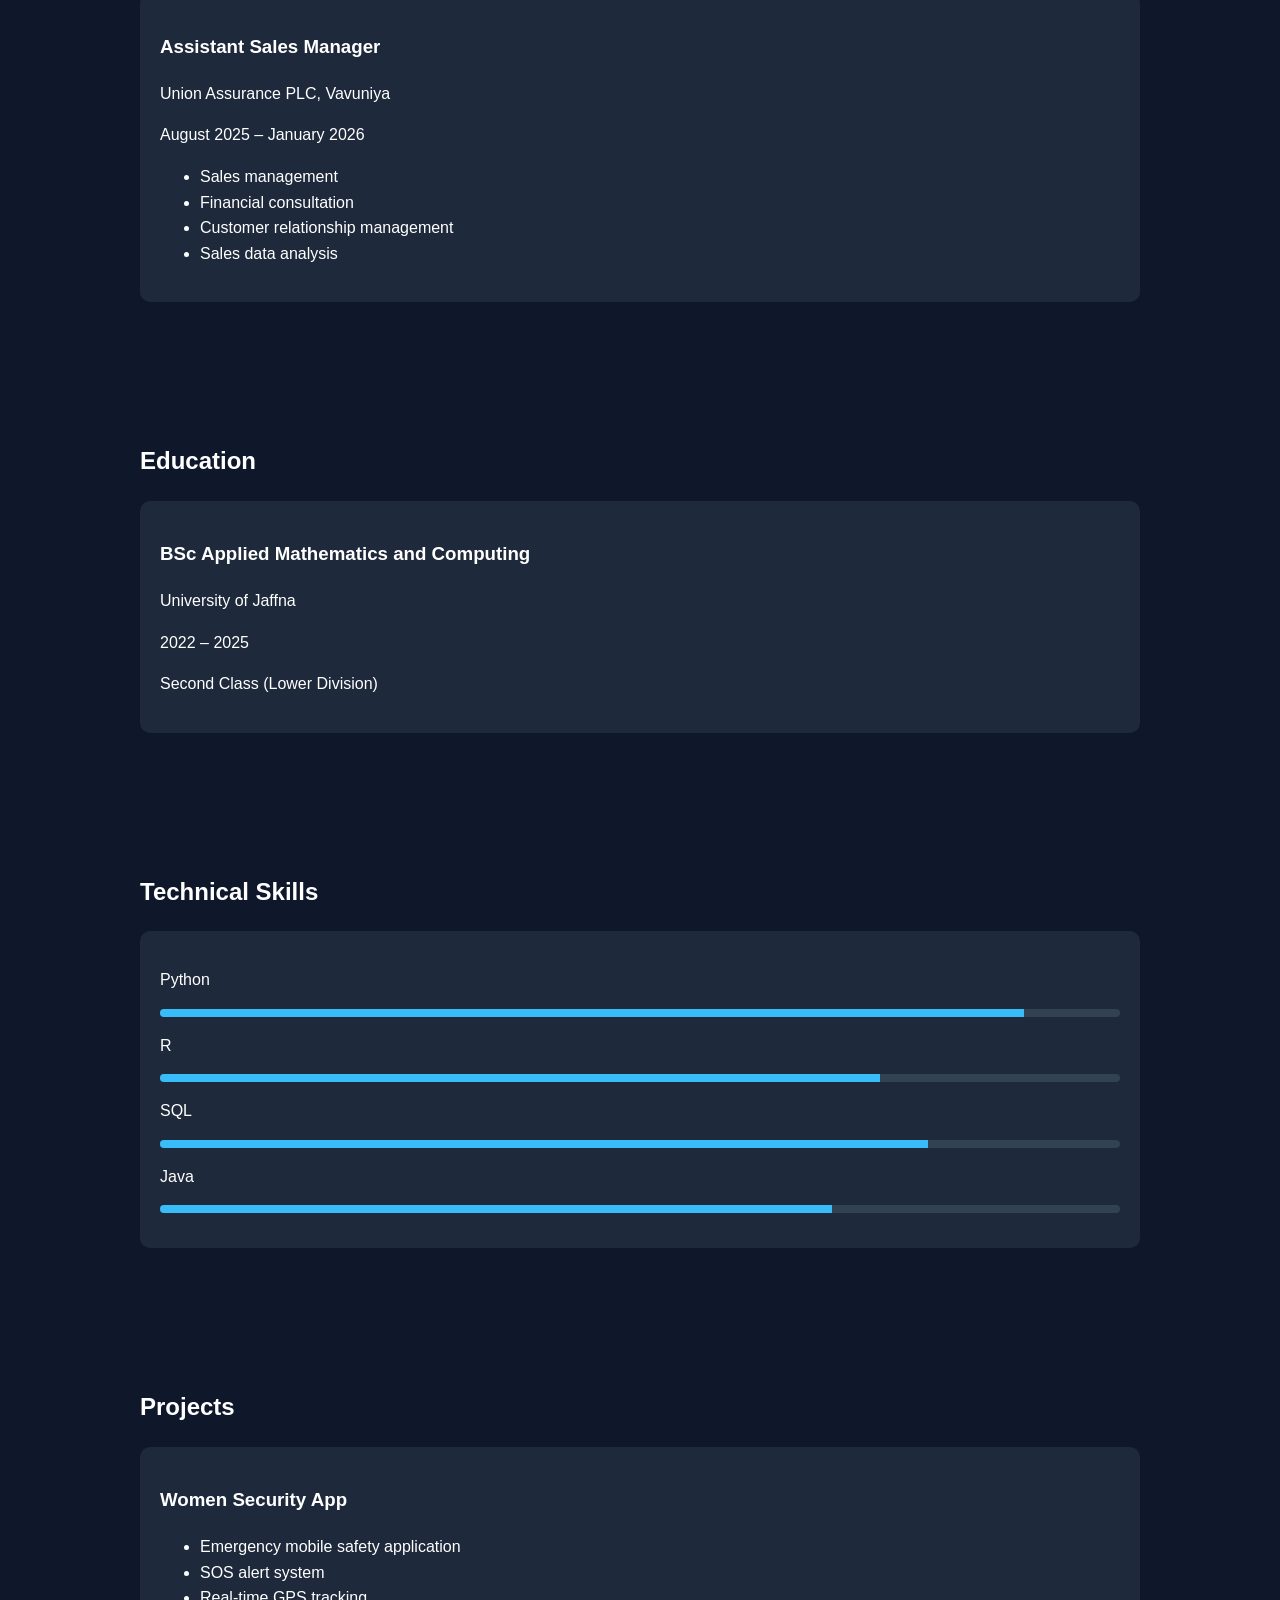
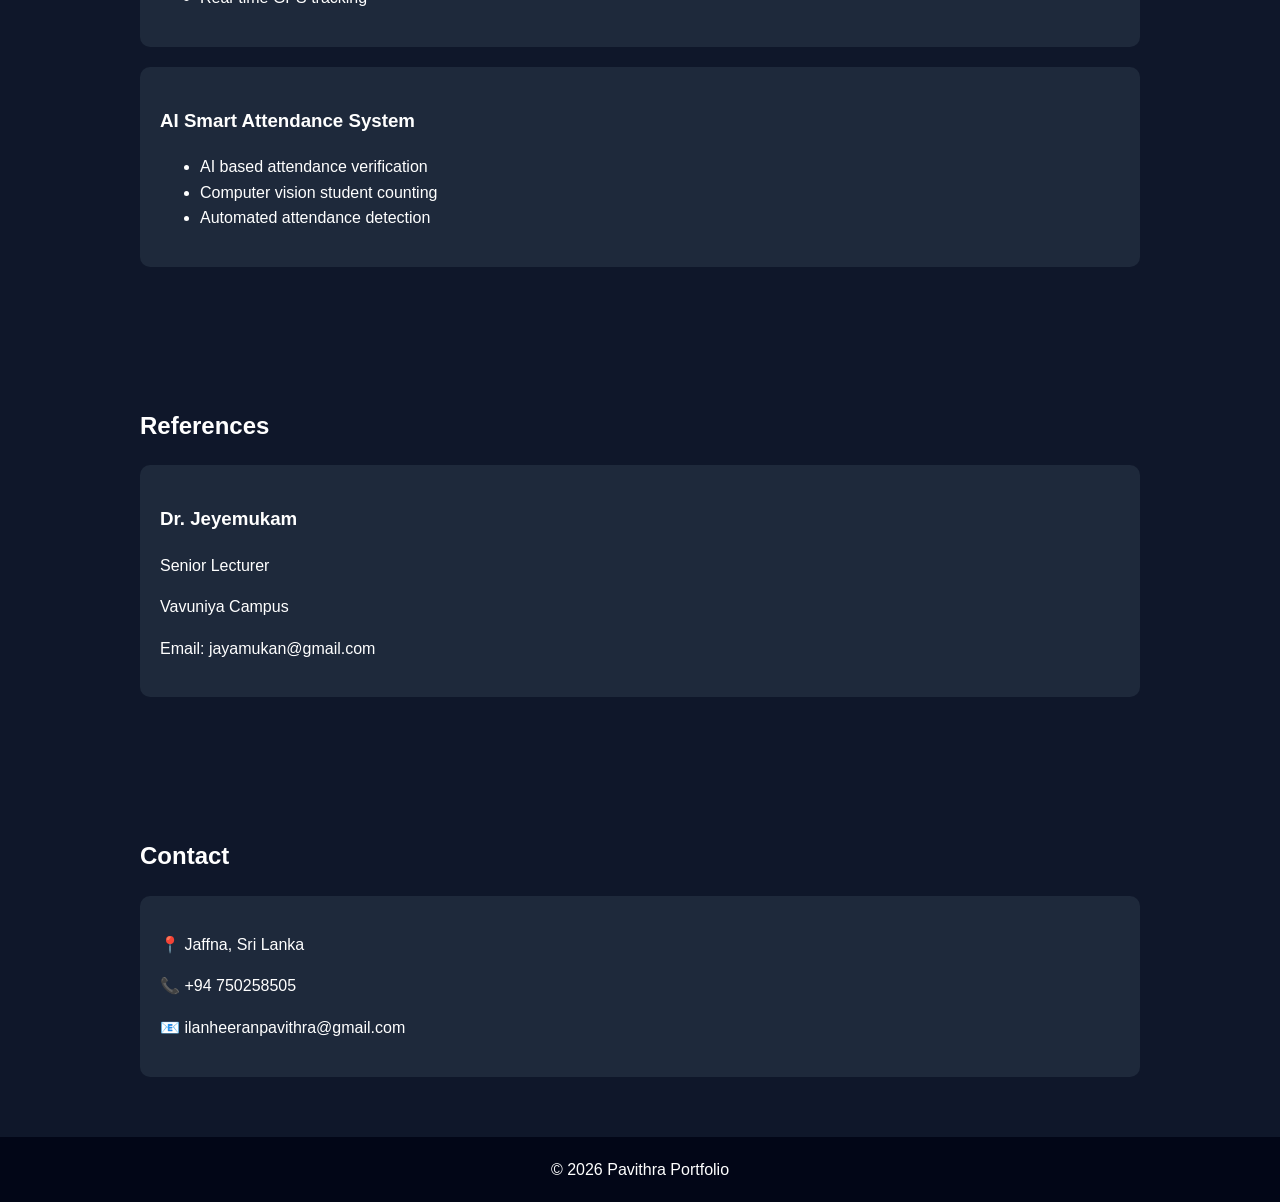
==== commit c2481d42: "portfolio website" ====
--- a/index.html
+++ b/index.html
@@ -1,11 +1,9 @@
-```html
+
 <!DOCTYPE html>
 <html lang="en">
-
 <head>
 <meta charset="UTF-8">
 <meta name="viewport" content="width=device-width, initial-scale=1.0">
-
 <title>Pavithra | Portfolio</title>
 
 <style>
@@ -33,6 +31,16 @@
 color:var(--text);
 line-height:1.6;
 transition:0.3s;
+}
+
+/* particle background */
+#particles{
+position:fixed;
+top:0;
+left:0;
+width:100%;
+height:100%;
+z-index:-1;
 }
 
 nav{
@@ -88,6 +96,13 @@
 padding:20px;
 margin-top:20px;
 border-radius:10px;
+transition:0.4s;
+}
+
+/* project hover animation */
+.card:hover{
+transform:translateY(-10px);
+box-shadow:0 10px 25px rgba(0,0,0,0.4);
 }
 
 .btn{
@@ -101,6 +116,24 @@
 margin-top:10px;
 }
 
+/* skill bars */
+
+.bar{
+width:100%;
+height:8px;
+background:#334155;
+border-radius:10px;
+margin-bottom:15px;
+overflow:hidden;
+}
+
+.progress{
+height:100%;
+width:0;
+background:var(--accent);
+transition:2s;
+}
+
 footer{
 text-align:center;
 padding:20px;
@@ -111,6 +144,8 @@
 </head>
 
 <body>
+
+<canvas id="particles"></canvas>
 
 <nav>
 
@@ -235,16 +270,6 @@
 
 </div>
 
-<div class="card">
-
-<h3>GCE Advanced Level</h3>
-
-<p>Vaddu Hindu College</p>
-
-<p>2018 – 2021</p>
-
-</div>
-
 </section>
 
 <section id="skills" class="section">
@@ -253,15 +278,17 @@
 
 <div class="card">
 
-<p><b>Programming:</b> Python, R, SQL, Java, C++</p>
-
-<p><b>Web:</b> HTML, CSS, JavaScript, React</p>
-
-<p><b>Data Science:</b> Machine Learning, AI, Data Visualization</p>
-
-<p><b>Tools:</b> GitHub, MySQL, Jupyter Notebook, VS Code</p>
-
-<p><b>QA:</b> Manual Testing, Regression Testing, Bug Tracking</p>
+<p>Python</p>
+<div class="bar"><div class="progress python"></div></div>
+
+<p>R</p>
+<div class="bar"><div class="progress r"></div></div>
+
+<p>SQL</p>
+<div class="bar"><div class="progress sql"></div></div>
+
+<p>Java</p>
+<div class="bar"><div class="progress java"></div></div>
 
 </div>
 
@@ -339,6 +366,8 @@
 
 <script>
 
+/* dark light mode */
+
 document.getElementById("theme-toggle").addEventListener("click",()=>{
 
 document.body.classList.toggle("light-mode")
@@ -346,19 +375,78 @@
 const btn=document.getElementById("theme-toggle")
 
 if(document.body.classList.contains("light-mode")){
-
 btn.textContent="☀️"
-
 }else{
-
 btn.textContent="🌙"
-
 }
 
 })
+
+/* particle animation */
+
+const canvas=document.getElementById("particles")
+const ctx=canvas.getContext("2d")
+
+canvas.width=window.innerWidth
+canvas.height=window.innerHeight
+
+let particles=[]
+
+for(let i=0;i<70;i++){
+particles.push({
+x:Math.random()*canvas.width,
+y:Math.random()*canvas.height,
+r:Math.random()*2+1,
+dx:(Math.random()-0.5)*0.5,
+dy:(Math.random()-0.5)*0.5
+})
+}
+
+function animate(){
+
+ctx.clearRect(0,0,canvas.width,canvas.height)
+
+particles.forEach(p=>{
+
+p.x+=p.dx
+p.y+=p.dy
+
+if(p.x<0||p.x>canvas.width)p.dx*=-1
+if(p.y<0||p.y>canvas.height)p.dy*=-1
+
+ctx.beginPath()
+ctx.arc(p.x,p.y,p.r,0,Math.PI*2)
+ctx.fillStyle="#38bdf8"
+ctx.fill()
+
+})
+
+requestAnimationFrame(animate)
+
+}
+
+animate()
+
+/* skill animation */
+
+const skillSection=document.querySelector("#skills")
+
+const observer=new IntersectionObserver(entries=>{
+entries.forEach(entry=>{
+if(entry.isIntersecting){
+
+document.querySelector(".python").style.width="90%"
+document.querySelector(".r").style.width="75%"
+document.querySelector(".sql").style.width="80%"
+document.querySelector(".java").style.width="70%"
+
+}
+})
+})
+
+observer.observe(skillSection)
 
 </script>
 
 </body>
 </html>
-```
